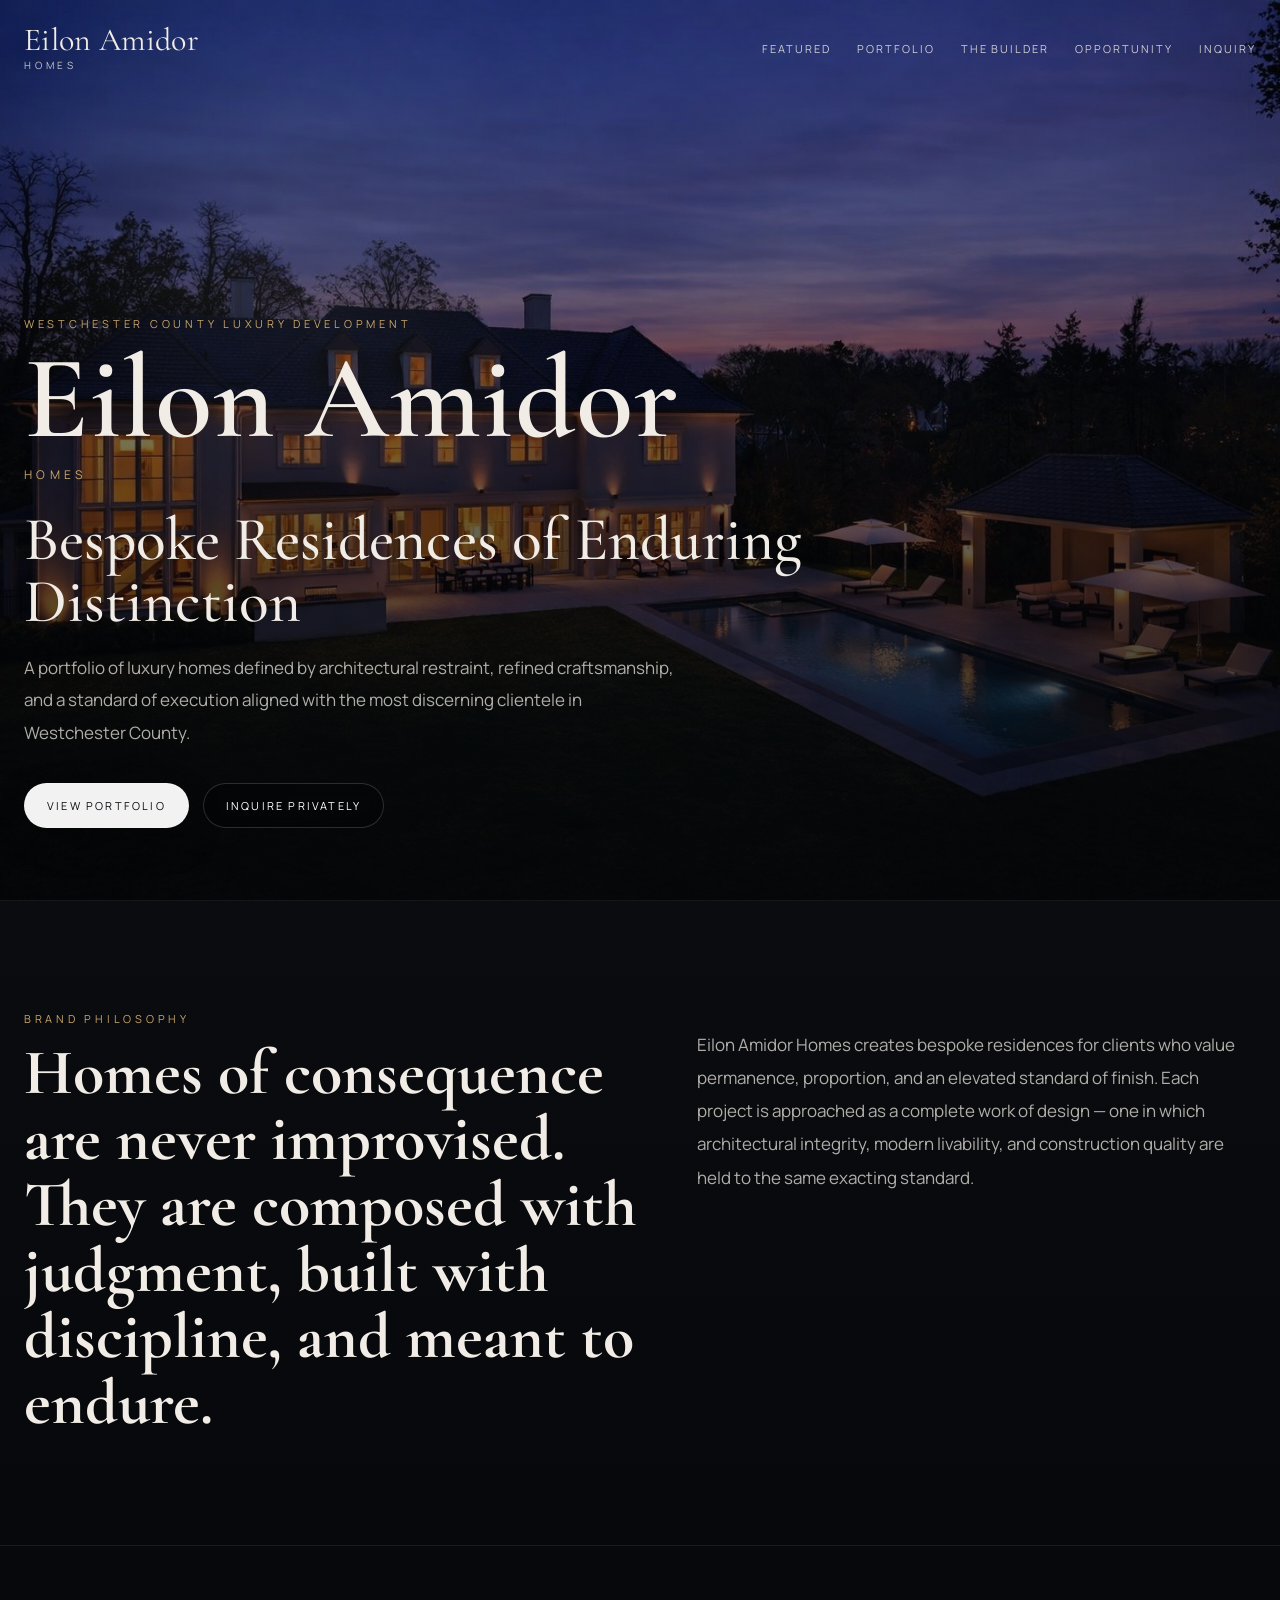
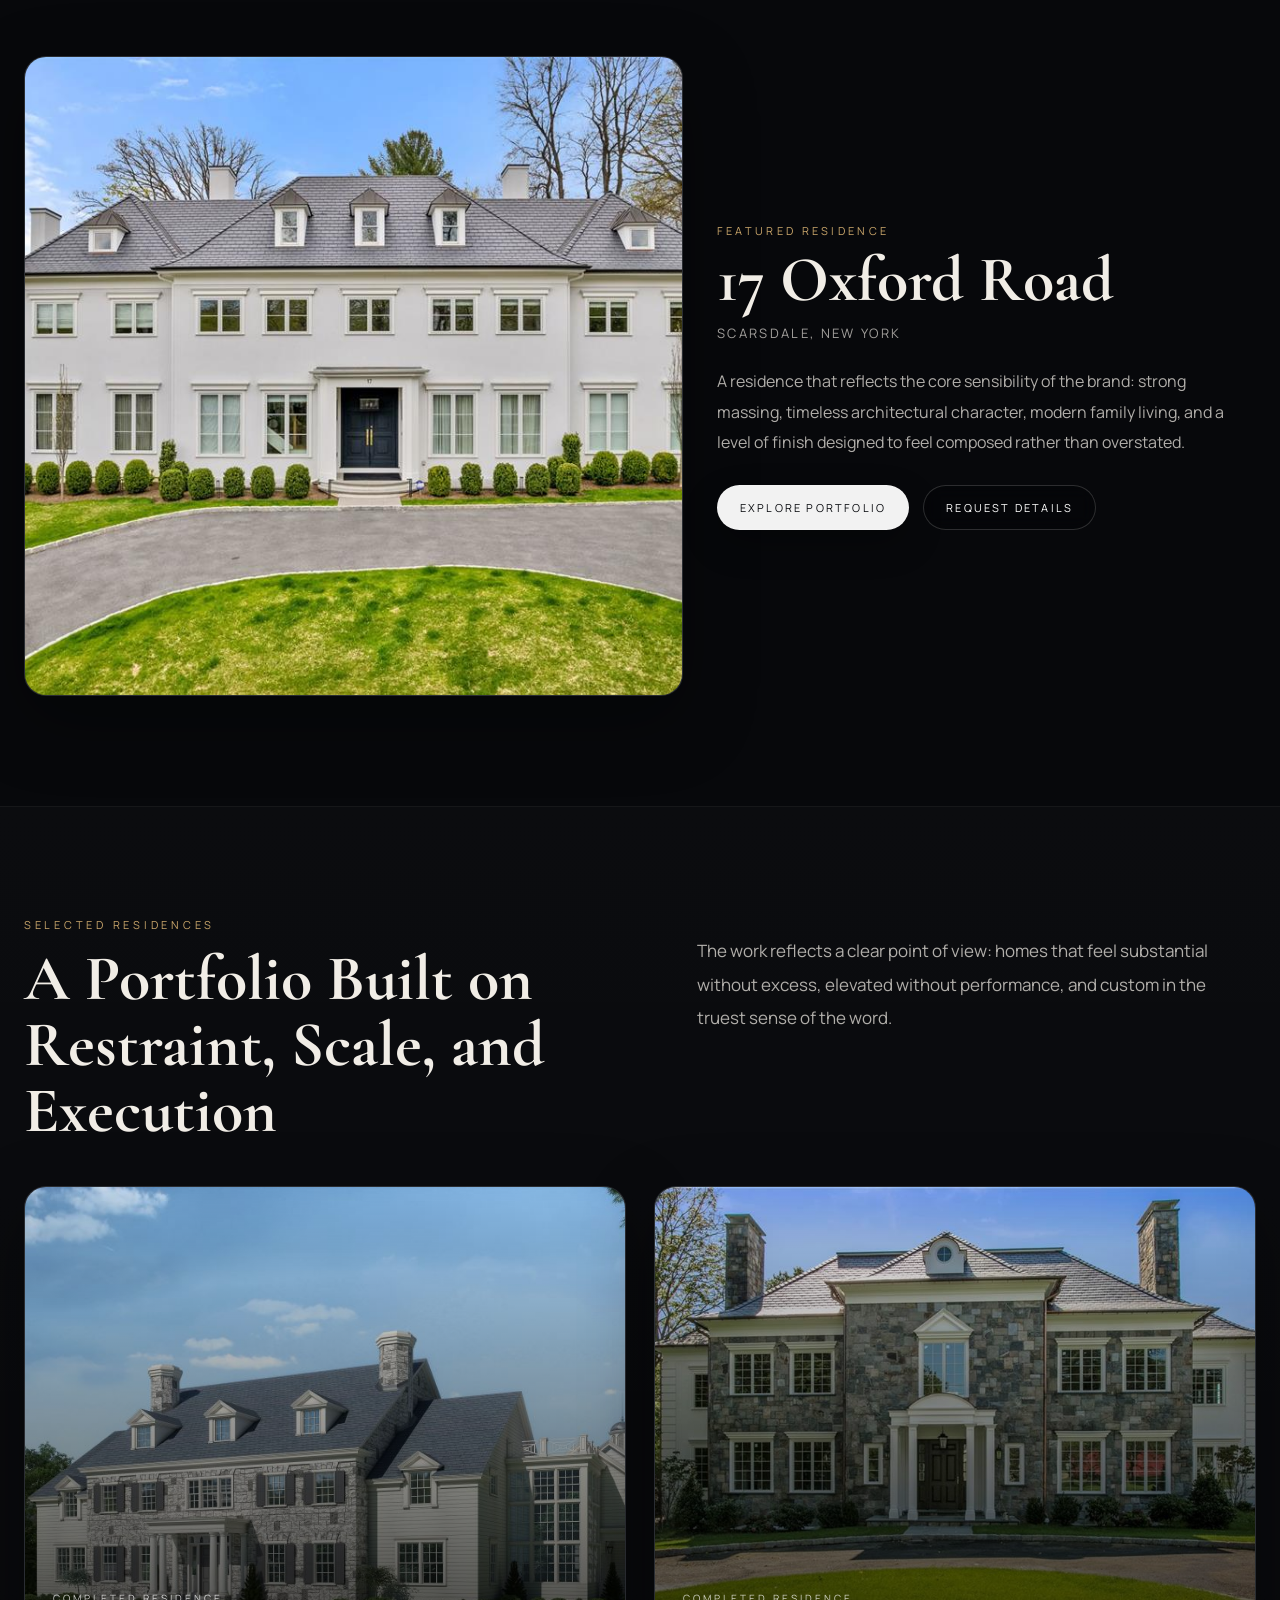
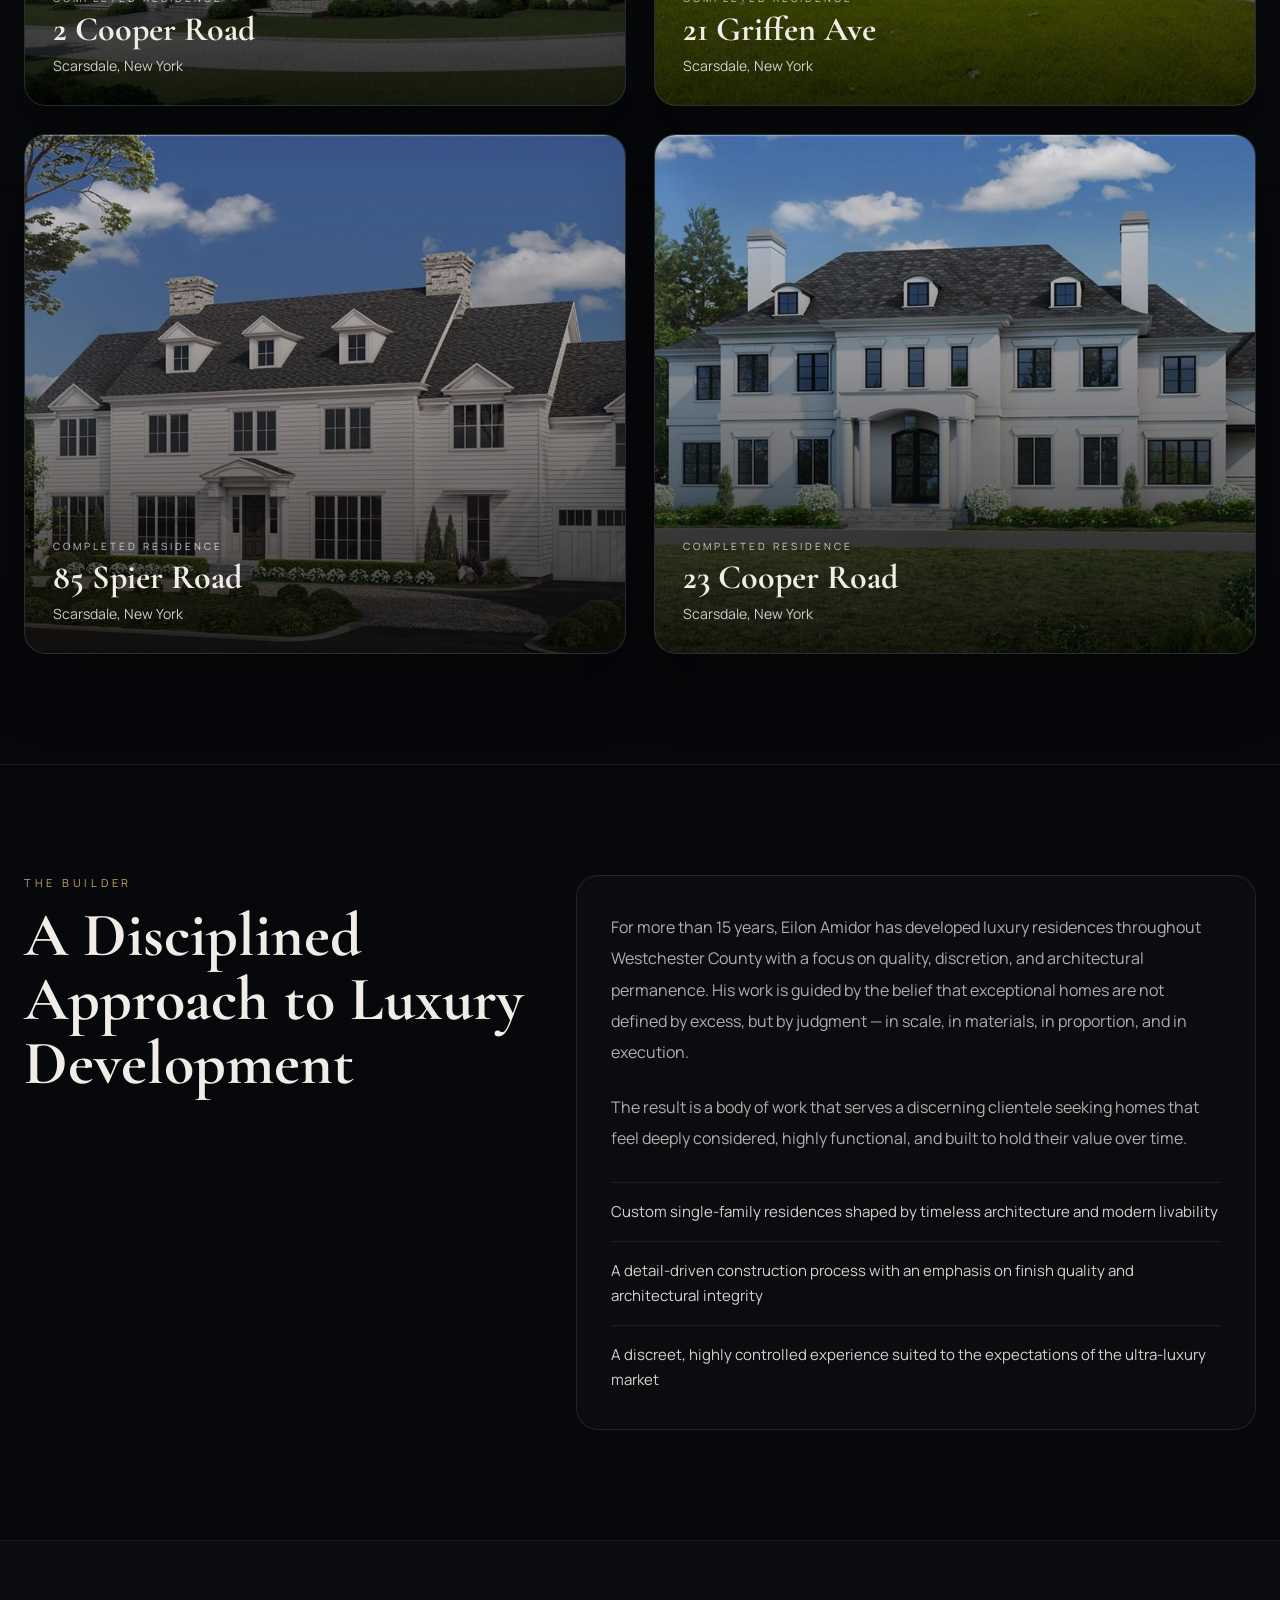
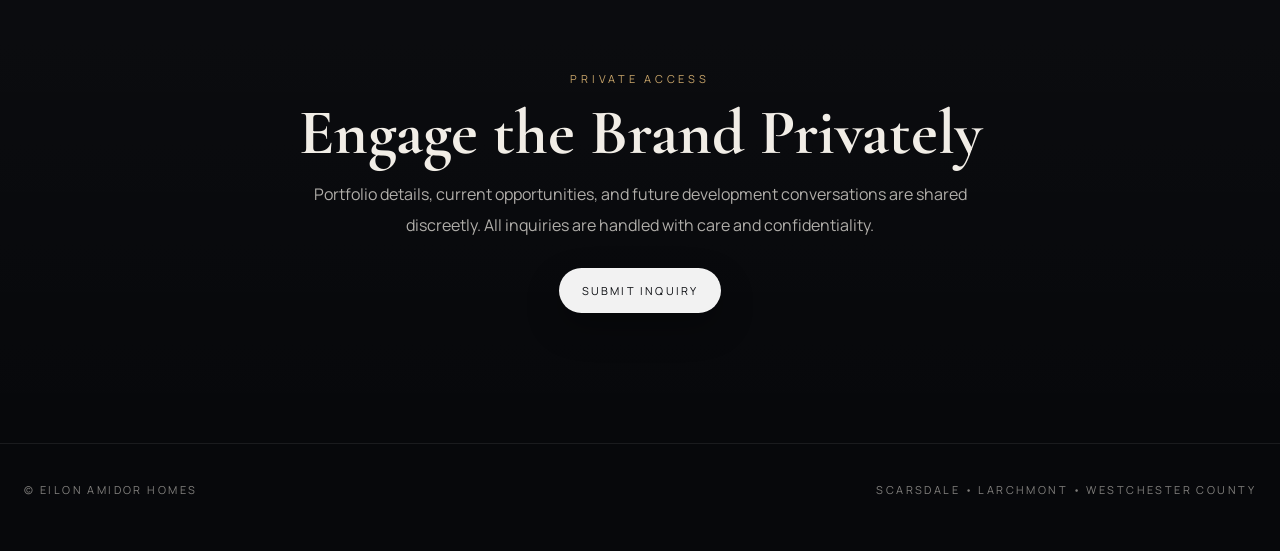
==== index.html @ 16b311e7 "Added pages and updated images" ====
<!doctype html>
<html lang="en">
<head>
  <meta charset="utf-8" />
  <meta name="viewport" content="width=device-width, initial-scale=1" />

  <title>Eilon Amidor Homes | Bespoke Luxury Residences in Westchester County</title>
  <meta name="description" content="Eilon Amidor Homes creates bespoke luxury residences in Westchester County, defined by architectural integrity, refined craftsmanship, and enduring design." />
  <link rel="canonical" href="https://www.eilonamidorhomes.com/" />

  <meta property="og:title" content="Eilon Amidor Homes" />
  <meta property="og:description" content="Bespoke luxury residences in Westchester County." />
  <meta property="og:type" content="website" />
  <meta property="og:url" content="https://www.eilonamidorhomes.com/" />
  <meta property="og:image" content="https://www.eilonamidorhomes.com/assets/img/hero-twilight.jpg" />

  <link rel="preconnect" href="https://fonts.googleapis.com">
  <link rel="preconnect" href="https://fonts.gstatic.com" crossorigin>
  <link href="https://fonts.googleapis.com/css2?family=Cormorant+Garamond:wght@500;600;700&family=Manrope:wght@300;400;500;600&display=swap" rel="stylesheet">

  <style>
    :root{
      --bg:#07080b;
      --bg-soft:#0e1014;
      --panel:#12151b;
      --text:#f1ede6;
      --muted:rgba(241,237,230,.72);
      --muted-2:rgba(241,237,230,.52);
      --line:rgba(255,255,255,.10);
      --line-soft:rgba(255,255,255,.06);
      --accent:#c9a56a;
      --max:1320px;
      --radius:22px;
      --shadow:0 24px 70px rgba(0,0,0,.35);
    }

    *{box-sizing:border-box}
    html{scroll-behavior:smooth}
    body{
      margin:0;
      background:var(--bg);
      color:var(--text);
      font-family:'Manrope',sans-serif;
      -webkit-font-smoothing:antialiased;
      text-rendering:optimizeLegibility;
    }

    img{max-width:100%;display:block}
    a{text-decoration:none;color:inherit}
    button{font:inherit}

    .container{
      width:min(var(--max), calc(100% - 48px));
      margin:0 auto;
    }

    .eyebrow{
      margin:0 0 14px;
      font-size:11px;
      letter-spacing:.34em;
      text-transform:uppercase;
      color:var(--accent);
    }

    .site-header{
      position:absolute;
      inset:0 0 auto 0;
      z-index:30;
      padding:26px 0;
    }

    .site-header__inner{
      display:flex;
      align-items:center;
      justify-content:space-between;
      gap:24px;
    }

    .brand{
      display:flex;
      flex-direction:column;
      gap:3px;
    }

    .brand__name{
      font-family:'Cormorant Garamond',serif;
      font-size:32px;
      line-height:.9;
      letter-spacing:.01em;
    }

    .brand__sub{
      font-size:10px;
      letter-spacing:.38em;
      text-transform:uppercase;
      color:rgba(241,237,230,.8);
    }

    .nav{
      display:flex;
      align-items:center;
      gap:26px;
      font-size:11px;
      letter-spacing:.18em;
      text-transform:uppercase;
      color:rgba(241,237,230,.82);
    }

    .nav a:hover{color:#fff}

    .btn{
      display:inline-flex;
      align-items:center;
      justify-content:center;
      padding:14px 22px;
      border-radius:999px;
      border:1px solid rgba(255,255,255,.16);
      transition:.25s ease;
      font-size:11px;
      letter-spacing:.20em;
      text-transform:uppercase;
      white-space:nowrap;
    }

    .btn-primary{
      background:rgba(255,255,255,.95);
      color:#0b0d11;
      box-shadow:0 14px 34px rgba(0,0,0,.28);
    }

    .btn-primary:hover{
      background:#fff;
      transform:translateY(-1px);
    }

    .btn-secondary{
      color:#fff;
      background:rgba(0,0,0,.18);
      backdrop-filter:blur(8px);
    }

    .btn-secondary:hover{
      background:rgba(255,255,255,.07);
      transform:translateY(-1px);
    }

    .hero{
      position:relative;
      min-height:100vh;
      display:flex;
      align-items:flex-end;
      overflow:hidden;
      background:
        linear-gradient(180deg, rgba(5,7,12,.20) 0%, rgba(5,7,12,.46) 48%, rgba(5,7,12,.78) 100%),
        url("assets/img/hero-twilight.jpg") center center / cover no-repeat;
      isolation:isolate;
    }

    .hero::before{
      content:"";
      position:absolute;
      inset:0;
      background:
        radial-gradient(circle at 24% 24%, rgba(255,255,255,.08), transparent 28%),
        linear-gradient(180deg, rgba(0,0,0,.02), rgba(0,0,0,.28));
      z-index:0;
      pointer-events:none;
    }

    .hero__content{
      position:relative;
      z-index:2;
      width:min(900px, 100%);
      padding:150px 0 72px;
    }

    .hero__title{
      font-family:'Cormorant Garamond',serif;
      font-size:clamp(60px, 10vw, 118px);
      line-height:.92;
      font-weight:600;
      letter-spacing:.01em;
      margin:0 0 12px;
      max-width:780px;
    }

    .hero__subtitle{
      margin:0 0 26px;
      font-size:12px;
      letter-spacing:.36em;
      text-transform:uppercase;
      color:var(--accent);
    }

    .hero__headline{
      font-family:'Cormorant Garamond',serif;
      font-size:clamp(34px, 4.8vw, 62px);
      line-height:1.02;
      font-weight:500;
      margin:0 0 18px;
      max-width:820px;
    }

    .hero__copy{
      margin:0 0 34px;
      max-width:650px;
      color:var(--muted);
      font-size:17px;
      line-height:1.9;
    }

    .hero__actions{
      display:flex;
      gap:14px;
      flex-wrap:wrap;
    }

    .hero__scroll{
      position:absolute;
      right:0;
      bottom:76px;
      z-index:2;
      color:rgba(241,237,230,.62);
      font-size:11px;
      letter-spacing:.28em;
      text-transform:uppercase;
      transform:rotate(90deg) translateY(-14px);
      transform-origin:right bottom;
    }

    .section{
      padding:110px 0;
    }

    .section--border{
      border-top:1px solid var(--line-soft);
      border-bottom:1px solid var(--line-soft);
      background:linear-gradient(180deg, rgba(255,255,255,.015), rgba(255,255,255,0));
    }

    .intro{
      display:grid;
      grid-template-columns: 1.05fr .95fr;
      gap:56px;
      align-items:start;
    }

    .intro__title{
      font-family:'Cormorant Garamond',serif;
      font-size:clamp(38px, 5vw, 64px);
      line-height:1.03;
      margin:0;
      max-width:720px;
    }

    .intro__copy{
      color:var(--muted);
      font-size:17px;
      line-height:1.95;
      max-width:620px;
    }

    .featured{
      display:grid;
      grid-template-columns: 1.1fr .9fr;
      gap:34px;
      align-items:stretch;
    }

    .featured__media{
      border-radius:var(--radius);
      overflow:hidden;
      background:var(--panel);
      border:1px solid var(--line);
      min-height:640px;
      box-shadow:var(--shadow);
    }

    .featured__media img{
      width:100%;
      height:100%;
      object-fit:cover;
      object-position:center center;
    }

    .featured__body{
      display:flex;
      flex-direction:column;
      justify-content:center;
      padding:10px 0;
    }

    .featured__label{
      margin:0 0 10px;
      font-size:11px;
      letter-spacing:.30em;
      text-transform:uppercase;
      color:var(--accent);
    }

    .featured__title{
      font-family:'Cormorant Garamond',serif;
      font-size:clamp(42px, 5vw, 68px);
      line-height:1.01;
      margin:0 0 12px;
    }

    .featured__meta{
      margin:0 0 24px;
      font-size:13px;
      letter-spacing:.18em;
      text-transform:uppercase;
      color:rgba(241,237,230,.66);
    }

    .featured__copy{
      margin:0 0 28px;
      color:var(--muted);
      font-size:16px;
      line-height:1.9;
      max-width:520px;
    }

    .portfolio{
      display:grid;
      grid-template-columns:repeat(2, 1fr);
      gap:28px;
    }

    .portfolio-card{
      position:relative;
      min-height:520px;
      overflow:hidden;
      border-radius:var(--radius);
      border:1px solid var(--line);
      background:var(--panel);
      box-shadow:var(--shadow);
    }

    .portfolio-card img{
      width:100%;
      height:100%;
      object-fit:cover;
      transition:transform .65s ease;
    }

    .portfolio-card:hover img{
      transform:scale(1.03);
    }

    .portfolio-card__overlay{
      position:absolute;
      inset:0;
      display:flex;
      align-items:flex-end;
      padding:28px;
      background:linear-gradient(180deg, rgba(0,0,0,.04), rgba(0,0,0,.78));
    }

    .portfolio-card__kicker{
      font-size:10px;
      letter-spacing:.30em;
      text-transform:uppercase;
      color:rgba(255,255,255,.76);
      margin:0 0 8px;
    }

    .portfolio-card__title{
      font-family:'Cormorant Garamond',serif;
      font-size:34px;
      line-height:1;
      margin:0 0 8px;
    }

    .portfolio-card__meta{
      color:rgba(255,255,255,.78);
      font-size:14px;
      line-height:1.6;
      margin:0;
    }

    .builder{
      display:grid;
      grid-template-columns:.85fr 1.15fr;
      gap:50px;
      align-items:start;
    }

    .builder__title{
      font-family:'Cormorant Garamond',serif;
      font-size:clamp(40px, 5vw, 62px);
      line-height:1.03;
      margin:0;
      max-width:520px;
    }

    .builder__panel{
      border:1px solid var(--line);
      background:rgba(255,255,255,.02);
      border-radius:var(--radius);
      padding:36px 34px;
    }

    .builder__copy{
      color:var(--muted);
      font-size:16px;
      line-height:1.95;
      margin:0 0 24px;
    }

    .builder__list{
      display:grid;
      gap:16px;
      margin-top:28px;
    }

    .builder__item{
      padding-top:16px;
      border-top:1px solid rgba(255,255,255,.08);
      font-size:15px;
      color:rgba(241,237,230,.88);
      line-height:1.7;
    }

    .opportunity{
      display:grid;
      grid-template-columns: 1fr 1fr;
      gap:30px;
      align-items:stretch;
    }

    .opportunity__media,
    .opportunity__body{
      border-radius:var(--radius);
      overflow:hidden;
      border:1px solid var(--line);
      background:var(--panel);
      box-shadow:var(--shadow);
    }

    .opportunity__media img{
      width:100%;
      height:100%;
      min-height:520px;
      object-fit:cover;
    }

    .opportunity__body{
      display:flex;
      flex-direction:column;
      justify-content:center;
      padding:38px;
    }

    .opportunity__title{
      font-family:'Cormorant Garamond',serif;
      font-size:clamp(40px, 5vw, 62px);
      line-height:1.02;
      margin:4px 0 14px;
    }

    .opportunity__copy{
      color:var(--muted);
      font-size:16px;
      line-height:1.9;
      margin:0 0 26px;
    }

    .cta{
      padding:130px 0;
      text-align:center;
      border-top:1px solid var(--line-soft);
      border-bottom:1px solid var(--line-soft);
      background:linear-gradient(180deg, rgba(255,255,255,.02), rgba(255,255,255,0));
    }

    .cta__title{
      font-family:'Cormorant Garamond',serif;
      font-size:clamp(42px, 5vw, 76px);
      line-height:1.02;
      margin:0 0 14px;
    }

    .cta__copy{
      max-width:700px;
      margin:0 auto 28px;
      color:var(--muted);
      font-size:16px;
      line-height:1.9;
    }

    .site-footer{
      padding:38px 0 54px;
    }

    .site-footer__inner{
      display:flex;
      justify-content:space-between;
      gap:18px;
      align-items:center;
      flex-wrap:wrap;
      color:var(--muted-2);
      font-size:11px;
      letter-spacing:.22em;
      text-transform:uppercase;
    }

    /* Individual image control */
    .img-oxford { object-position: 75% 46%; }
    .img-cooper2 { object-position: 25% 44%; }
    .img-griffen { object-position: 60% 42%; }
    .img-spier { object-position: 10% 45%; }
    .img-cooper23 { object-position: 10% 44%; }

    @media (max-width: 1100px){
      .intro,
      .featured,
      .builder,
      .opportunity{
        grid-template-columns:1fr;
      }

      .portfolio{
        grid-template-columns:1fr;
      }

      .featured__media{
        min-height:520px;
      }
    }

    @media (max-width: 760px){
      .container{
        width:min(100%, calc(100% - 28px));
      }

      .nav{
        display:none;
      }

      .hero__content{
        padding:130px 0 64px;
      }

      .hero__actions{
        flex-direction:column;
        align-items:stretch;
      }

      .btn{
        width:100%;
      }

      .hero__scroll{
        display:none;
      }

      .portfolio-card{
        min-height:380px;
      }

      .featured__media,
      .opportunity__media img{
        min-height:380px;
      }
    }
  </style>
</head>
<body>

  <header class="site-header">
    <div class="container site-header__inner">
      <a href="/" class="brand" aria-label="Eilon Amidor Homes Home">
        <span class="brand__name">Eilon Amidor</span>
        <span class="brand__sub">Homes</span>
      </a>

	<nav class="nav" aria-label="Primary">
	  <a href="#featured">Featured</a>
	  <a href="portfolio.html">Portfolio</a>
	  <a href="builder.html">The Builder</a>
	  <a href="#opportunity">Opportunity</a>
	  <a href="inquire.html">Inquiry</a>
	</nav>
    </div>
  </header>

  <main>

    <section class="hero">
      <div class="container">
        <div class="hero__content">
          <p class="eyebrow">Westchester County Luxury Development</p>
          <h1 class="hero__title">Eilon Amidor</h1>
          <p class="hero__subtitle">Homes</p>

          <h2 class="hero__headline">Bespoke Residences of Enduring Distinction</h2>

          <p class="hero__copy">
            A portfolio of luxury homes defined by architectural restraint, refined craftsmanship,
            and a standard of execution aligned with the most discerning clientele in Westchester County.
          </p>

          <div class="hero__actions">
            <a class="btn btn-primary" href="portfolio.html">View Portfolio</a>
            <a class="btn btn-secondary" href="inquire.html">Inquire Privately</a>
          </div>
        </div>

        <div class="hero__scroll">Scroll</div>
      </div>
    </section>

    <section class="section section--border">
      <div class="container intro">
        <div>
          <p class="eyebrow">Brand Philosophy</p>
          <h2 class="intro__title">
            Homes of consequence are never improvised. They are composed with judgment, built with discipline, and meant to endure.
          </h2>
        </div>

        <div>
          <p class="intro__copy">
            Eilon Amidor Homes creates bespoke residences for clients who value permanence, proportion, and an elevated standard of finish.
            Each project is approached as a complete work of design — one in which architectural integrity, modern livability, and construction
            quality are held to the same exacting standard.
          </p>
        </div>
      </div>
    </section>

    <section class="section" id="featured">
      <div class="container featured">
        <div class="featured__media">
          <img src="assets/img/oxford.jpg" alt="17 Oxford Road residence in Scarsdale" class="img-oxford">
        </div>

        <div class="featured__body">
          <p class="featured__label">Featured Residence</p>
          <h2 class="featured__title">17 Oxford Road</h2>
          <p class="featured__meta">Scarsdale, New York</p>

          <p class="featured__copy">
            A residence that reflects the core sensibility of the brand: strong massing, timeless architectural character,
            modern family living, and a level of finish designed to feel composed rather than overstated.
          </p>

          <div style="display:flex; gap:14px; flex-wrap:wrap;">
            <a class="btn btn-primary" href="portfolio.html">Explore Portfolio</a>
            <a class="btn btn-secondary" href="inquire.html">Request Details</a>
          </div>
        </div>
      </div>
    </section>

    <section class="section section--border" id="portfolio">
      <div class="container">
        <div class="intro" style="margin-bottom:42px;">
          <div>
            <p class="eyebrow">Selected Residences</p>
            <h2 class="intro__title">A Portfolio Built on Restraint, Scale, and Execution</h2>
          </div>

          <div>
            <p class="intro__copy">
              The work reflects a clear point of view: homes that feel substantial without excess, elevated without performance,
              and custom in the truest sense of the word.
            </p>
          </div>
        </div>

        <div class="portfolio">
          <article class="portfolio-card">
            <img src="assets/img/cooper2.jpg" alt="2 Cooper Road residence in Scarsdale" class="img-cooper2">
            <div class="portfolio-card__overlay">
              <div>
                <p class="portfolio-card__kicker">Completed Residence</p>
                <h3 class="portfolio-card__title">2 Cooper Road</h3>
                <p class="portfolio-card__meta">Scarsdale, New York</p>
              </div>
            </div>
          </article>

          <article class="portfolio-card">
            <img src="assets/img/Griffen21.jpg" alt="21 Griffen Ave residence in Scarsdale" class="img-griffen">
            <div class="portfolio-card__overlay">
              <div>
                <p class="portfolio-card__kicker">Completed Residence</p>
                <h3 class="portfolio-card__title">21 Griffen Ave</h3>
                <p class="portfolio-card__meta">Scarsdale, New York</p>
              </div>
            </div>
          </article>

          <article class="portfolio-card">
            <img src="assets/img/spier.jpg" alt="85 Spier Road residence in Scarsdale" class="img-spier">
            <div class="portfolio-card__overlay">
              <div>
                <p class="portfolio-card__kicker">Completed Residence</p>
                <h3 class="portfolio-card__title">85 Spier Road</h3>
                <p class="portfolio-card__meta">Scarsdale, New York</p>
              </div>
            </div>
          </article>

          <article class="portfolio-card">
            <img src="assets/img/cooper23.jpg" alt="23 Cooper Road residence in Scarsdale" class="img-cooper23">
            <div class="portfolio-card__overlay">
              <div>
                <p class="portfolio-card__kicker">Completed Residence</p>
                <h3 class="portfolio-card__title">23 Cooper Road</h3>
                <p class="portfolio-card__meta">Scarsdale, New York</p>
              </div>
            </div>
          </article>
        </div>
      </div>
    </section>

    <section class="section" id="builder">
      <div class="container builder">
        <div>
          <p class="eyebrow">The Builder</p>
          <h2 class="builder__title">A Disciplined Approach to Luxury Development</h2>
        </div>

        <div class="builder__panel">
          <p class="builder__copy">
            For more than 15 years, Eilon Amidor has developed luxury residences throughout Westchester County with a focus on quality,
            discretion, and architectural permanence. His work is guided by the belief that exceptional homes are not defined by excess,
            but by judgment — in scale, in materials, in proportion, and in execution.
          </p>

          <p class="builder__copy">
            The result is a body of work that serves a discerning clientele seeking homes that feel deeply considered, highly functional,
            and built to hold their value over time.
          </p>

          <div class="builder__list">
            <div class="builder__item">Custom single-family residences shaped by timeless architecture and modern livability</div>
            <div class="builder__item">A detail-driven construction process with an emphasis on finish quality and architectural integrity</div>
            <div class="builder__item">A discreet, highly controlled experience suited to the expectations of the ultra-luxury market</div>
          </div>
        </div>
      </div>
    </section>

     <section class="cta">
      <div class="container">
        <p class="eyebrow">Private Access</p>
        <h2 class="cta__title">Engage the Brand Privately</h2>
        <p class="cta__copy">
          Portfolio details, current opportunities, and future development conversations are shared discreetly.
          All inquiries are handled with care and confidentiality.
        </p>
        <a class="btn btn-primary" href="inquire.html">Submit Inquiry</a>
      </div>
    </section>

  </main>

  <footer class="site-footer">
    <div class="container site-footer__inner">
      <span>© Eilon Amidor Homes</span>
      <span>Scarsdale • Larchmont • Westchester County</span>
    </div>
  </footer>

</body>
</html>
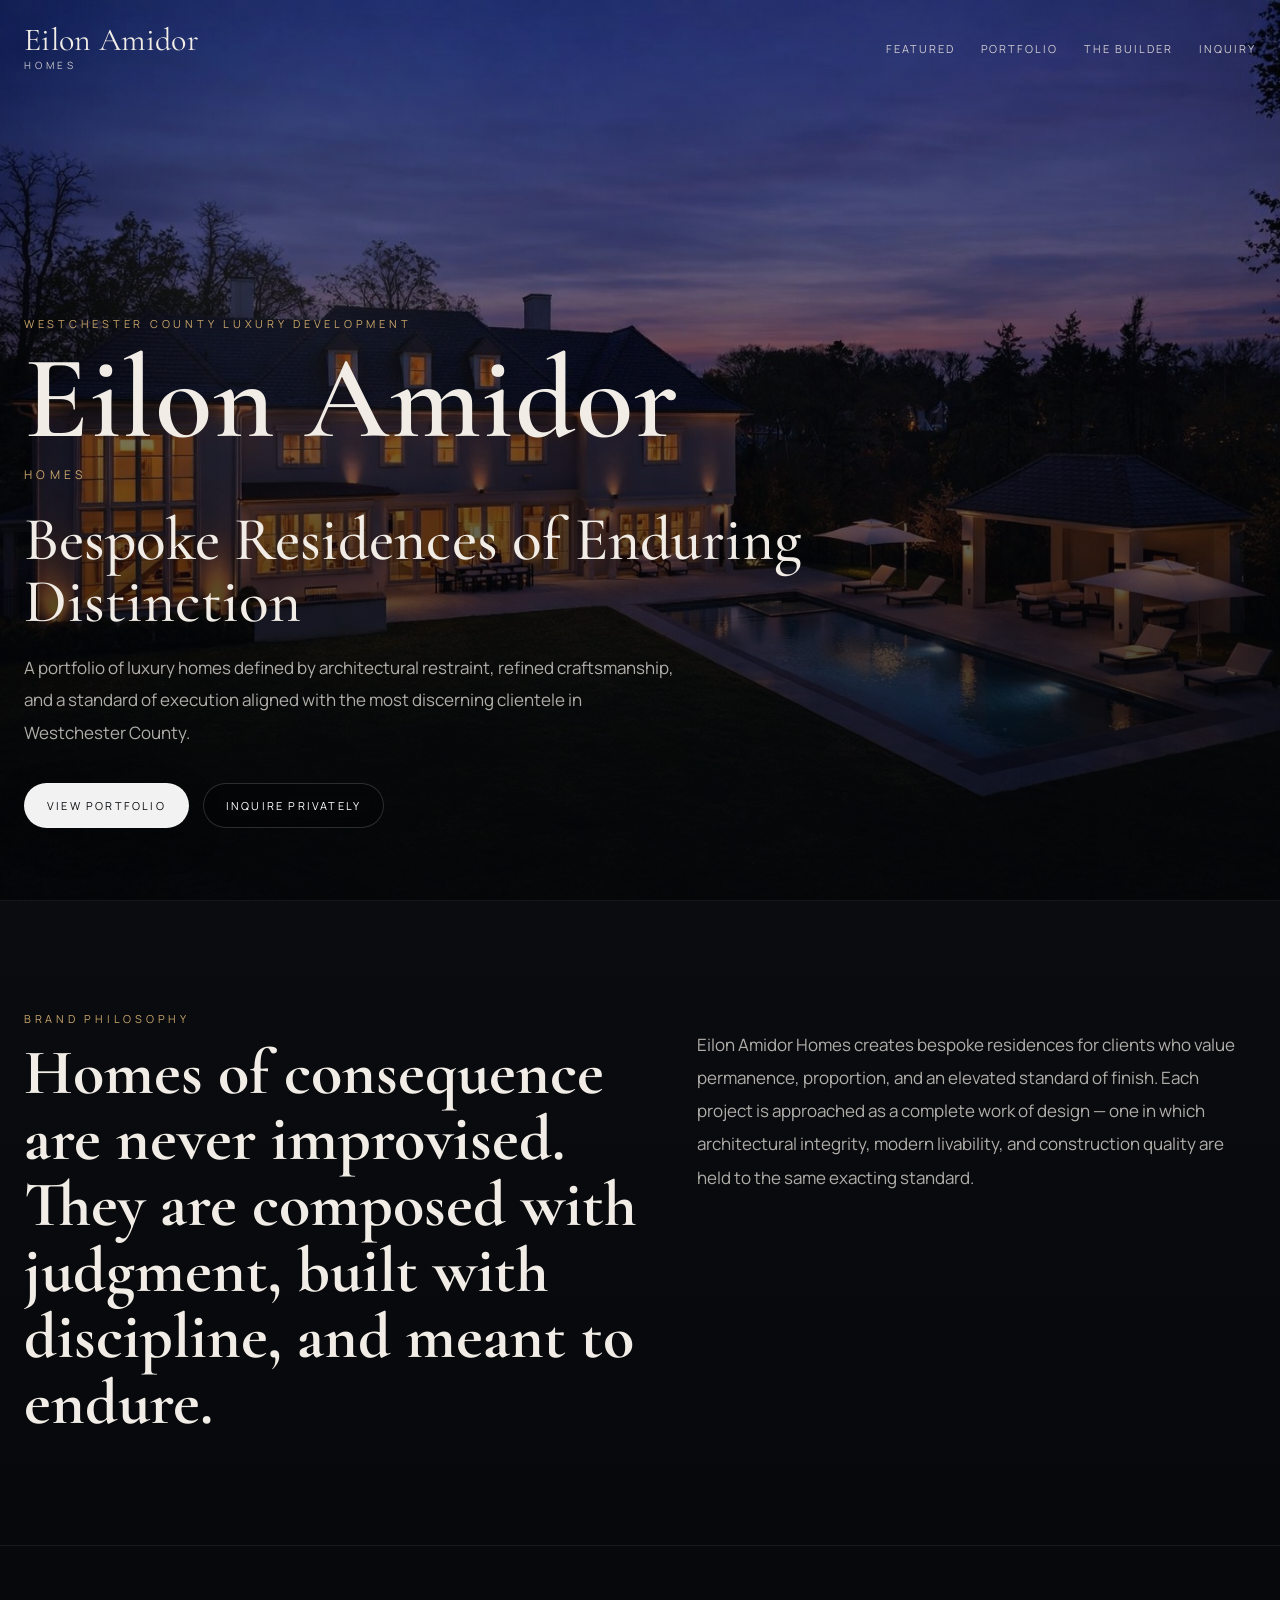
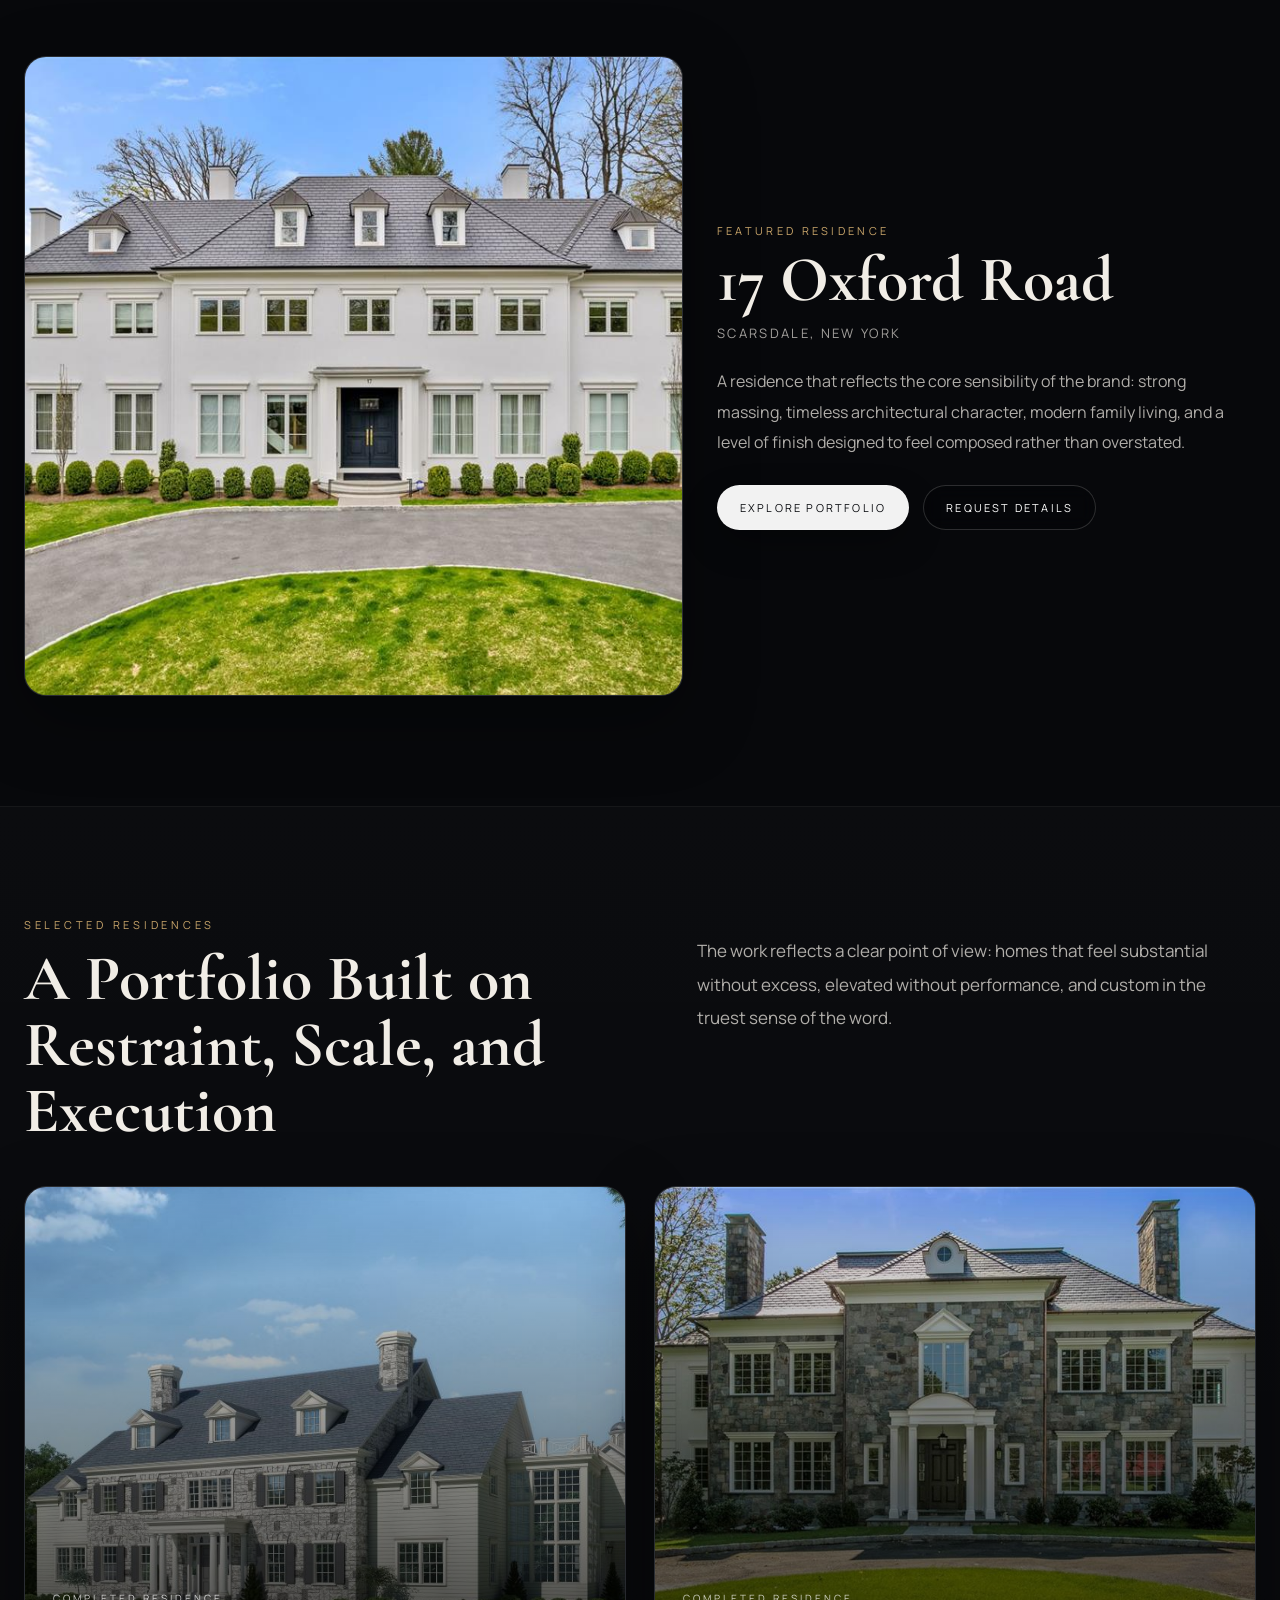
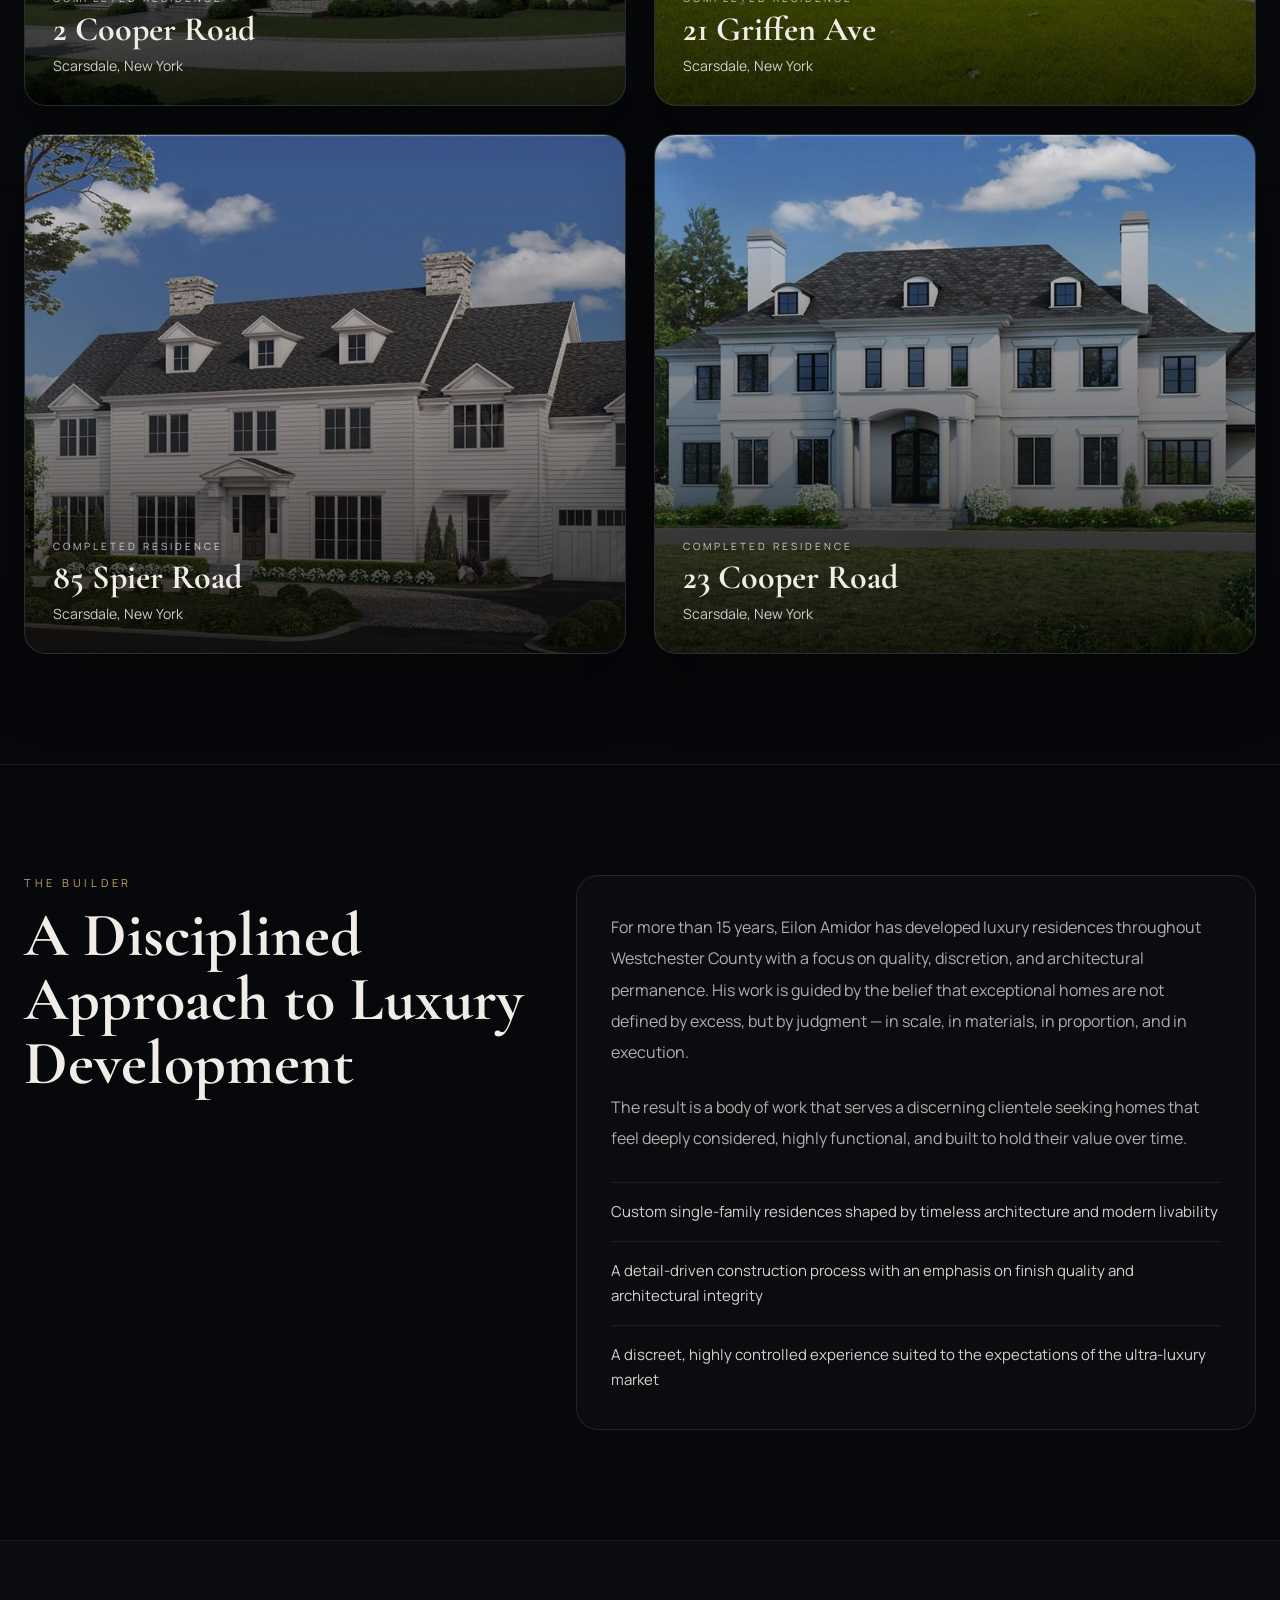
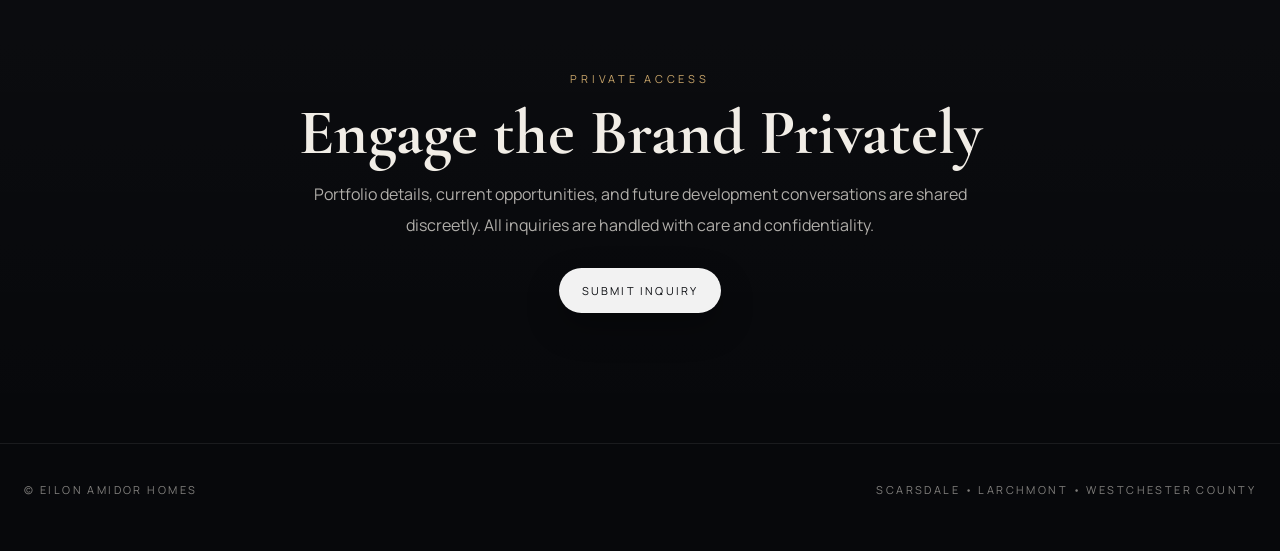
==== commit 26e0ad0c: "Removed opportunity link" ====
--- a/index.html
+++ b/index.html
@@ -579,7 +579,6 @@
 	  <a href="#featured">Featured</a>
 	  <a href="portfolio.html">Portfolio</a>
 	  <a href="builder.html">The Builder</a>
-	  <a href="#opportunity">Opportunity</a>
 	  <a href="inquire.html">Inquiry</a>
 	</nav>
     </div>
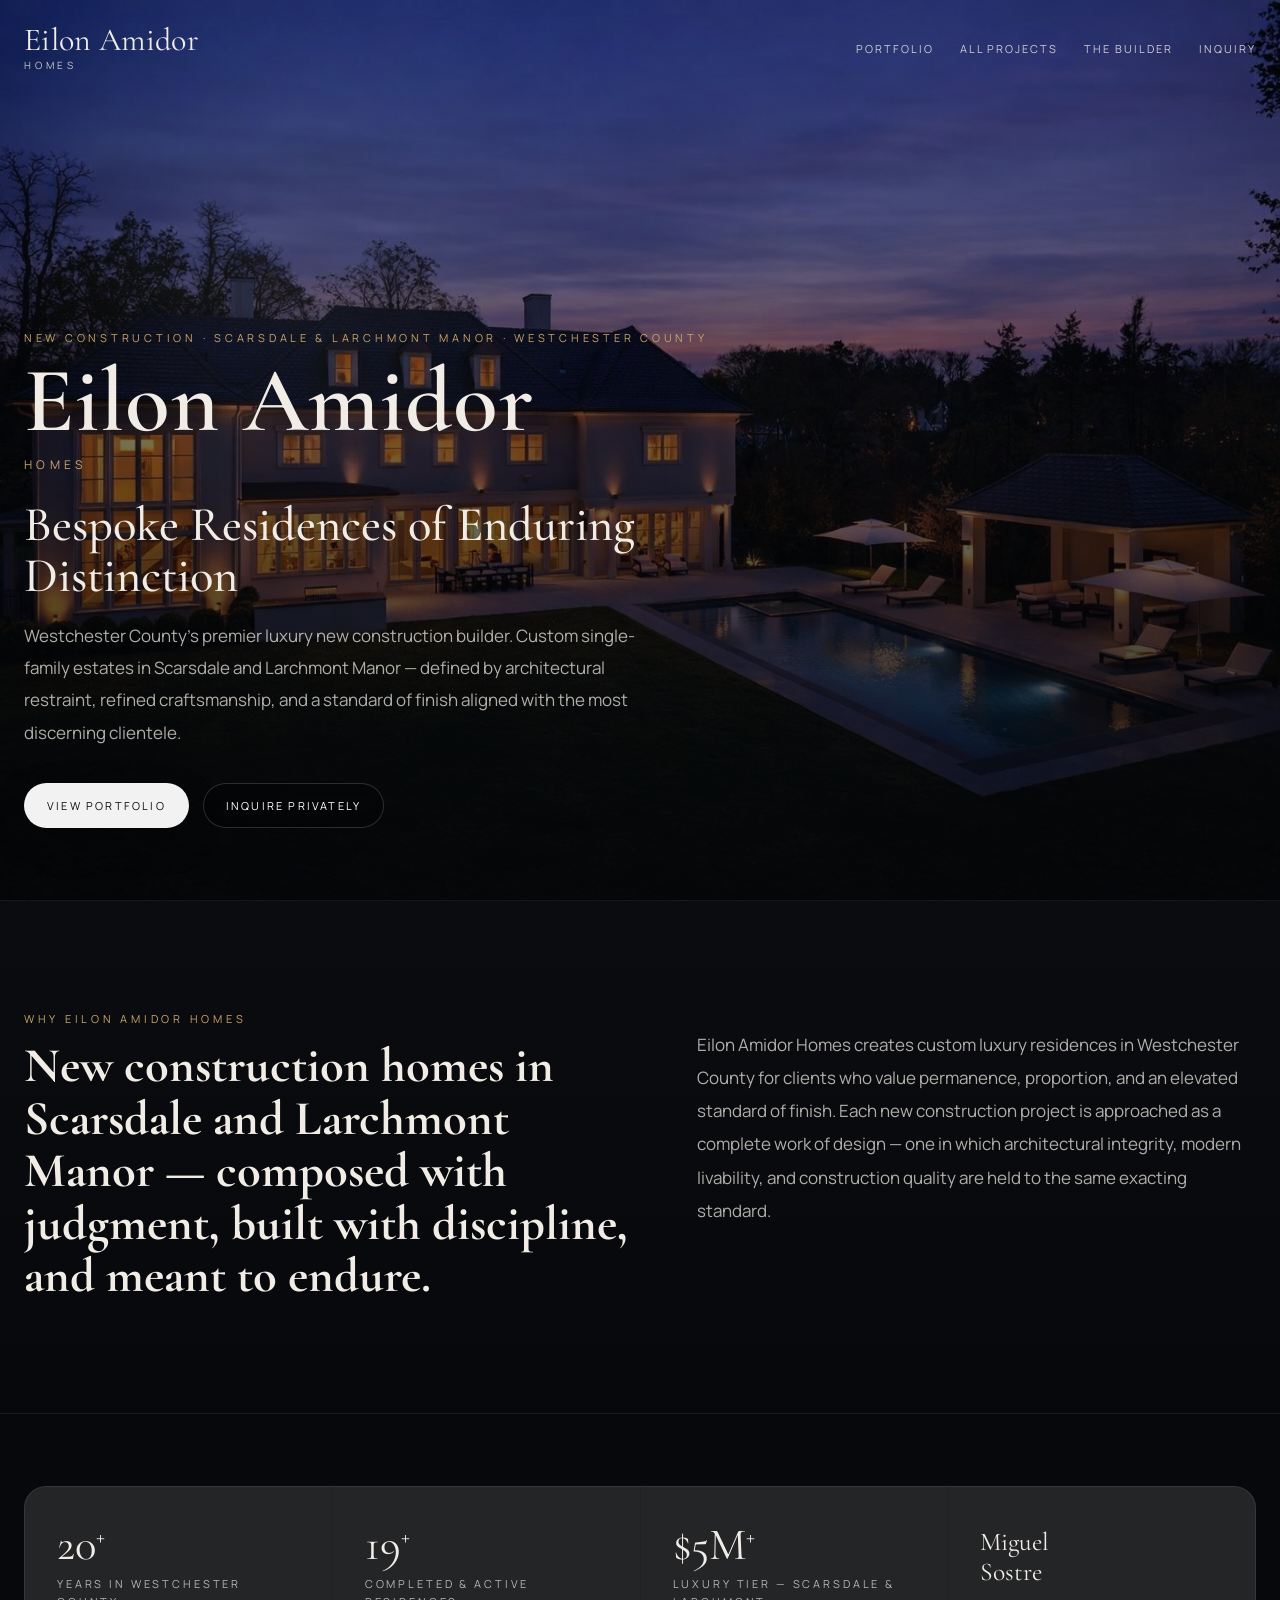
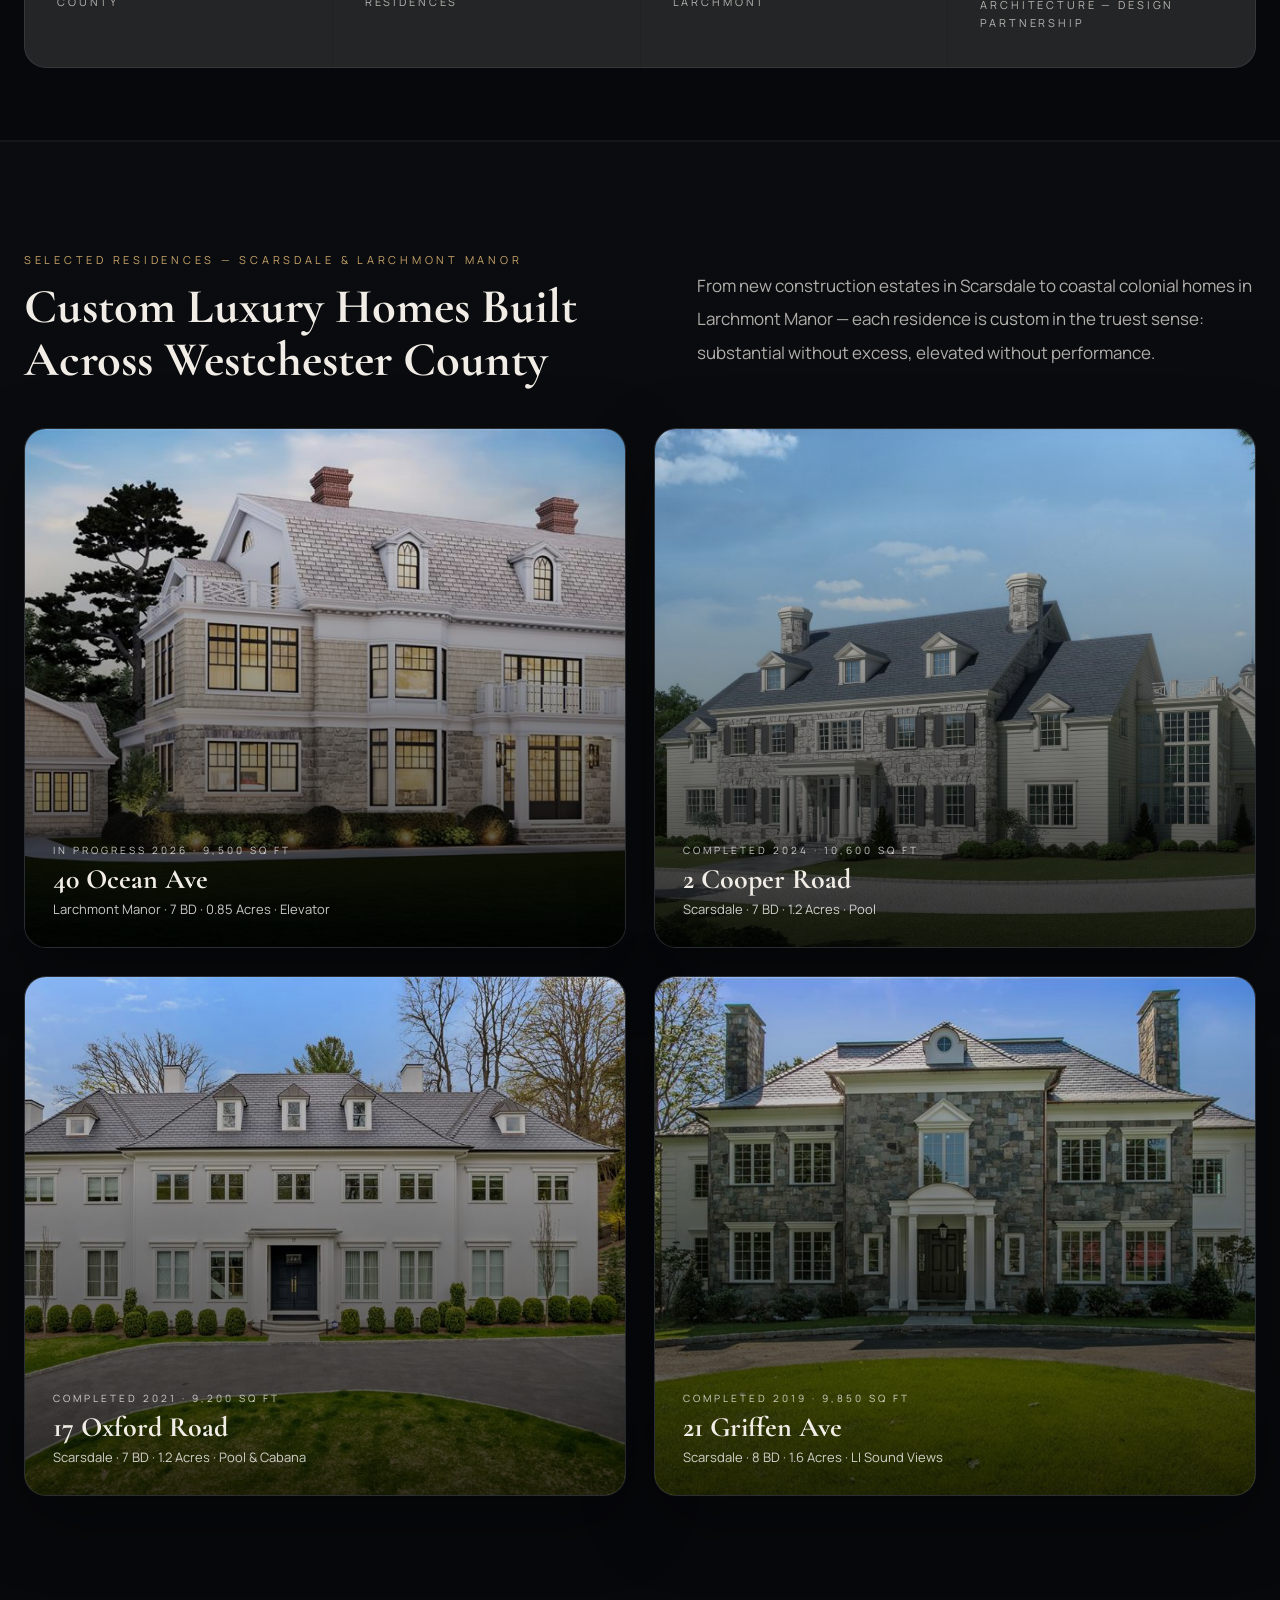
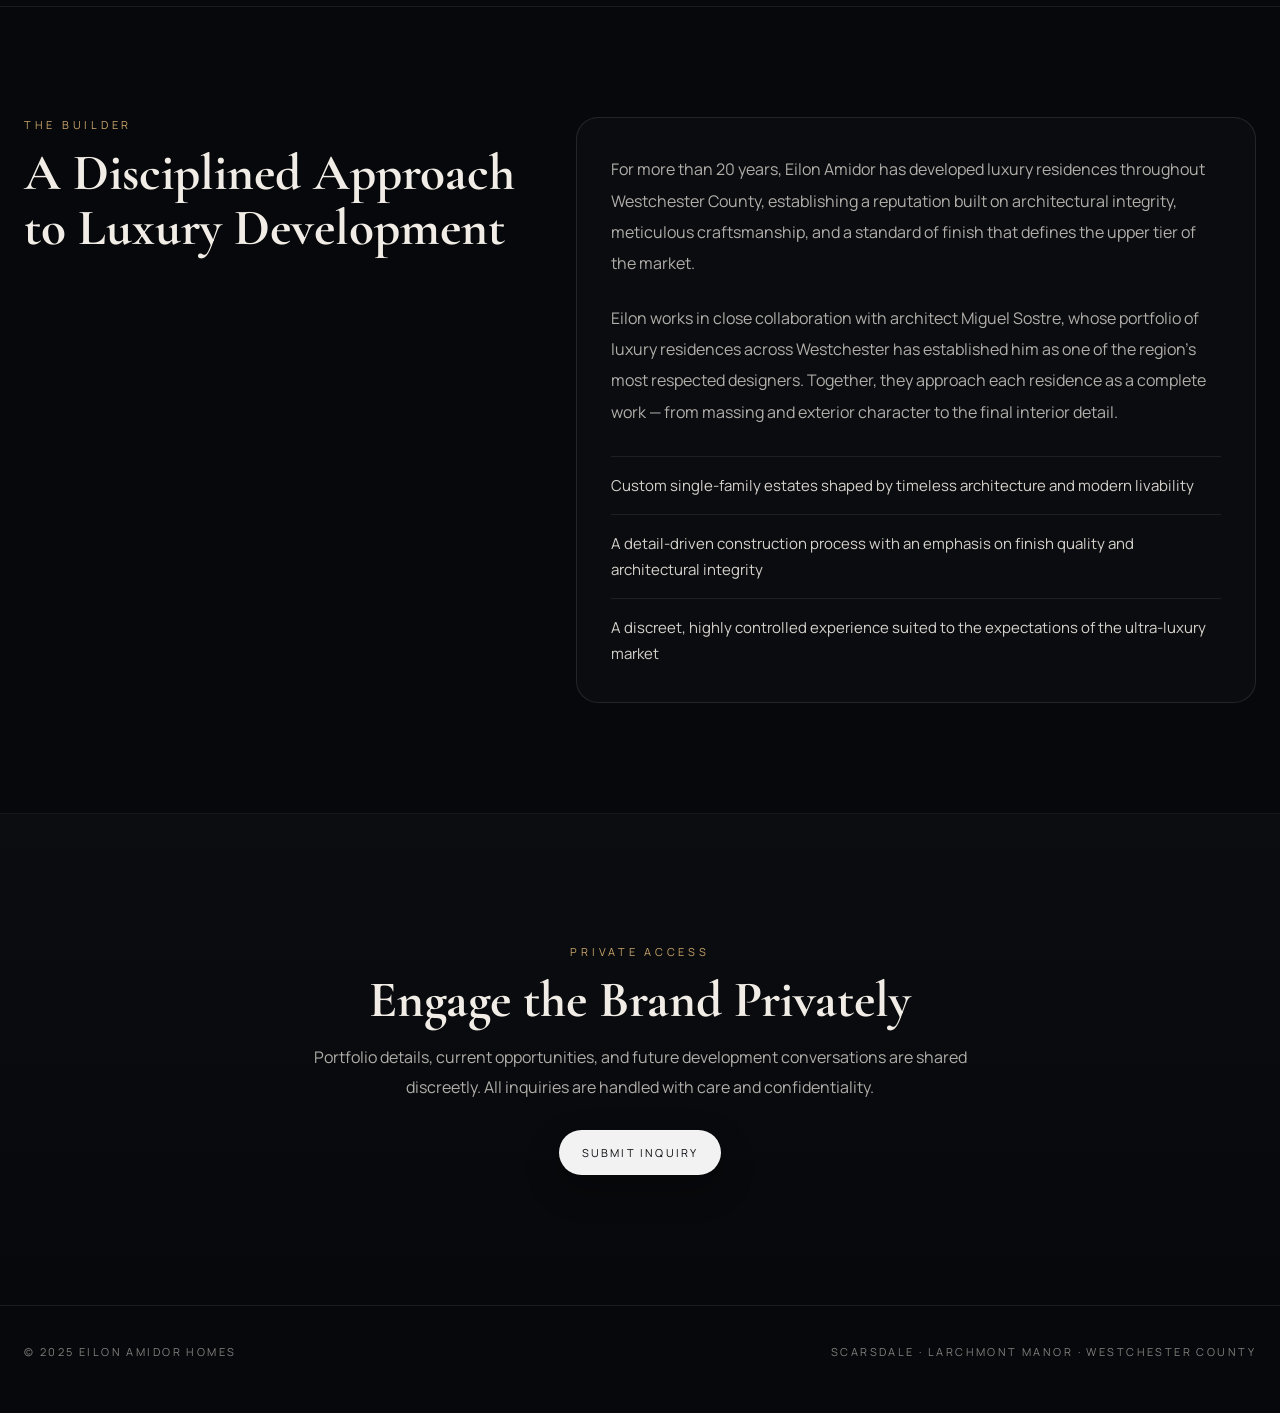
==== commit 0fd85772: "Added new files." ====
--- a/index.html
+++ b/index.html
@@ -1,770 +1,425 @@
-<!doctype html>
-<html lang="en">
-<head>
-  <meta charset="utf-8" />
-  <meta name="viewport" content="width=device-width, initial-scale=1" />
-
-  <title>Eilon Amidor Homes | Bespoke Luxury Residences in Westchester County</title>
-  <meta name="description" content="Eilon Amidor Homes creates bespoke luxury residences in Westchester County, defined by architectural integrity, refined craftsmanship, and enduring design." />
-  <link rel="canonical" href="https://www.eilonamidorhomes.com/" />
-
-  <meta property="og:title" content="Eilon Amidor Homes" />
-  <meta property="og:description" content="Bespoke luxury residences in Westchester County." />
-  <meta property="og:type" content="website" />
-  <meta property="og:url" content="https://www.eilonamidorhomes.com/" />
-  <meta property="og:image" content="https://www.eilonamidorhomes.com/assets/img/hero-twilight.jpg" />
-
-  <link rel="preconnect" href="https://fonts.googleapis.com">
-  <link rel="preconnect" href="https://fonts.gstatic.com" crossorigin>
-  <link href="https://fonts.googleapis.com/css2?family=Cormorant+Garamond:wght@500;600;700&family=Manrope:wght@300;400;500;600&display=swap" rel="stylesheet">
-
-  <style>
-    :root{
-      --bg:#07080b;
-      --bg-soft:#0e1014;
-      --panel:#12151b;
-      --text:#f1ede6;
-      --muted:rgba(241,237,230,.72);
-      --muted-2:rgba(241,237,230,.52);
-      --line:rgba(255,255,255,.10);
-      --line-soft:rgba(255,255,255,.06);
-      --accent:#c9a56a;
-      --max:1320px;
-      --radius:22px;
-      --shadow:0 24px 70px rgba(0,0,0,.35);
-    }
-
-    *{box-sizing:border-box}
-    html{scroll-behavior:smooth}
-    body{
-      margin:0;
-      background:var(--bg);
-      color:var(--text);
-      font-family:'Manrope',sans-serif;
-      -webkit-font-smoothing:antialiased;
-      text-rendering:optimizeLegibility;
-    }
-
-    img{max-width:100%;display:block}
-    a{text-decoration:none;color:inherit}
-    button{font:inherit}
-
-    .container{
-      width:min(var(--max), calc(100% - 48px));
-      margin:0 auto;
-    }
-
-    .eyebrow{
-      margin:0 0 14px;
-      font-size:11px;
-      letter-spacing:.34em;
-      text-transform:uppercase;
-      color:var(--accent);
-    }
-
-    .site-header{
-      position:absolute;
-      inset:0 0 auto 0;
-      z-index:30;
-      padding:26px 0;
-    }
-
-    .site-header__inner{
-      display:flex;
-      align-items:center;
-      justify-content:space-between;
-      gap:24px;
-    }
-
-    .brand{
-      display:flex;
-      flex-direction:column;
-      gap:3px;
-    }
-
-    .brand__name{
-      font-family:'Cormorant Garamond',serif;
-      font-size:32px;
-      line-height:.9;
-      letter-spacing:.01em;
-    }
-
-    .brand__sub{
-      font-size:10px;
-      letter-spacing:.38em;
-      text-transform:uppercase;
-      color:rgba(241,237,230,.8);
-    }
-
-    .nav{
-      display:flex;
-      align-items:center;
-      gap:26px;
-      font-size:11px;
-      letter-spacing:.18em;
-      text-transform:uppercase;
-      color:rgba(241,237,230,.82);
-    }
-
-    .nav a:hover{color:#fff}
-
-    .btn{
-      display:inline-flex;
-      align-items:center;
-      justify-content:center;
-      padding:14px 22px;
-      border-radius:999px;
-      border:1px solid rgba(255,255,255,.16);
-      transition:.25s ease;
-      font-size:11px;
-      letter-spacing:.20em;
-      text-transform:uppercase;
-      white-space:nowrap;
-    }
-
-    .btn-primary{
-      background:rgba(255,255,255,.95);
-      color:#0b0d11;
-      box-shadow:0 14px 34px rgba(0,0,0,.28);
-    }
-
-    .btn-primary:hover{
-      background:#fff;
-      transform:translateY(-1px);
-    }
-
-    .btn-secondary{
-      color:#fff;
-      background:rgba(0,0,0,.18);
-      backdrop-filter:blur(8px);
-    }
-
-    .btn-secondary:hover{
-      background:rgba(255,255,255,.07);
-      transform:translateY(-1px);
-    }
-
-    .hero{
-      position:relative;
-      min-height:100vh;
-      display:flex;
-      align-items:flex-end;
-      overflow:hidden;
-      background:
-        linear-gradient(180deg, rgba(5,7,12,.20) 0%, rgba(5,7,12,.46) 48%, rgba(5,7,12,.78) 100%),
-        url("assets/img/hero-twilight.jpg") center center / cover no-repeat;
-      isolation:isolate;
-    }
-
-    .hero::before{
-      content:"";
-      position:absolute;
-      inset:0;
-      background:
-        radial-gradient(circle at 24% 24%, rgba(255,255,255,.08), transparent 28%),
-        linear-gradient(180deg, rgba(0,0,0,.02), rgba(0,0,0,.28));
-      z-index:0;
-      pointer-events:none;
-    }
-
-    .hero__content{
-      position:relative;
-      z-index:2;
-      width:min(900px, 100%);
-      padding:150px 0 72px;
-    }
-
-    .hero__title{
-      font-family:'Cormorant Garamond',serif;
-      font-size:clamp(60px, 10vw, 118px);
-      line-height:.92;
-      font-weight:600;
-      letter-spacing:.01em;
-      margin:0 0 12px;
-      max-width:780px;
-    }
-
-    .hero__subtitle{
-      margin:0 0 26px;
-      font-size:12px;
-      letter-spacing:.36em;
-      text-transform:uppercase;
-      color:var(--accent);
-    }
-
-    .hero__headline{
-      font-family:'Cormorant Garamond',serif;
-      font-size:clamp(34px, 4.8vw, 62px);
-      line-height:1.02;
-      font-weight:500;
-      margin:0 0 18px;
-      max-width:820px;
-    }
-
-    .hero__copy{
-      margin:0 0 34px;
-      max-width:650px;
-      color:var(--muted);
-      font-size:17px;
-      line-height:1.9;
-    }
-
-    .hero__actions{
-      display:flex;
-      gap:14px;
-      flex-wrap:wrap;
-    }
-
-    .hero__scroll{
-      position:absolute;
-      right:0;
-      bottom:76px;
-      z-index:2;
-      color:rgba(241,237,230,.62);
-      font-size:11px;
-      letter-spacing:.28em;
-      text-transform:uppercase;
-      transform:rotate(90deg) translateY(-14px);
-      transform-origin:right bottom;
-    }
-
-    .section{
-      padding:110px 0;
-    }
-
-    .section--border{
-      border-top:1px solid var(--line-soft);
-      border-bottom:1px solid var(--line-soft);
-      background:linear-gradient(180deg, rgba(255,255,255,.015), rgba(255,255,255,0));
-    }
-
-    .intro{
-      display:grid;
-      grid-template-columns: 1.05fr .95fr;
-      gap:56px;
-      align-items:start;
-    }
-
-    .intro__title{
-      font-family:'Cormorant Garamond',serif;
-      font-size:clamp(38px, 5vw, 64px);
-      line-height:1.03;
-      margin:0;
-      max-width:720px;
-    }
-
-    .intro__copy{
-      color:var(--muted);
-      font-size:17px;
-      line-height:1.95;
-      max-width:620px;
-    }
-
-    .featured{
-      display:grid;
-      grid-template-columns: 1.1fr .9fr;
-      gap:34px;
-      align-items:stretch;
-    }
-
-    .featured__media{
-      border-radius:var(--radius);
-      overflow:hidden;
-      background:var(--panel);
-      border:1px solid var(--line);
-      min-height:640px;
-      box-shadow:var(--shadow);
-    }
-
-    .featured__media img{
-      width:100%;
-      height:100%;
-      object-fit:cover;
-      object-position:center center;
-    }
-
-    .featured__body{
-      display:flex;
-      flex-direction:column;
-      justify-content:center;
-      padding:10px 0;
-    }
-
-    .featured__label{
-      margin:0 0 10px;
-      font-size:11px;
-      letter-spacing:.30em;
-      text-transform:uppercase;
-      color:var(--accent);
-    }
-
-    .featured__title{
-      font-family:'Cormorant Garamond',serif;
-      font-size:clamp(42px, 5vw, 68px);
-      line-height:1.01;
-      margin:0 0 12px;
-    }
-
-    .featured__meta{
-      margin:0 0 24px;
-      font-size:13px;
-      letter-spacing:.18em;
-      text-transform:uppercase;
-      color:rgba(241,237,230,.66);
-    }
-
-    .featured__copy{
-      margin:0 0 28px;
-      color:var(--muted);
-      font-size:16px;
-      line-height:1.9;
-      max-width:520px;
-    }
-
-    .portfolio{
-      display:grid;
-      grid-template-columns:repeat(2, 1fr);
-      gap:28px;
-    }
-
-    .portfolio-card{
-      position:relative;
-      min-height:520px;
-      overflow:hidden;
-      border-radius:var(--radius);
-      border:1px solid var(--line);
-      background:var(--panel);
-      box-shadow:var(--shadow);
-    }
-
-    .portfolio-card img{
-      width:100%;
-      height:100%;
-      object-fit:cover;
-      transition:transform .65s ease;
-    }
-
-    .portfolio-card:hover img{
-      transform:scale(1.03);
-    }
-
-    .portfolio-card__overlay{
-      position:absolute;
-      inset:0;
-      display:flex;
-      align-items:flex-end;
-      padding:28px;
-      background:linear-gradient(180deg, rgba(0,0,0,.04), rgba(0,0,0,.78));
-    }
-
-    .portfolio-card__kicker{
-      font-size:10px;
-      letter-spacing:.30em;
-      text-transform:uppercase;
-      color:rgba(255,255,255,.76);
-      margin:0 0 8px;
-    }
-
-    .portfolio-card__title{
-      font-family:'Cormorant Garamond',serif;
-      font-size:34px;
-      line-height:1;
-      margin:0 0 8px;
-    }
-
-    .portfolio-card__meta{
-      color:rgba(255,255,255,.78);
-      font-size:14px;
-      line-height:1.6;
-      margin:0;
-    }
-
-    .builder{
-      display:grid;
-      grid-template-columns:.85fr 1.15fr;
-      gap:50px;
-      align-items:start;
-    }
-
-    .builder__title{
-      font-family:'Cormorant Garamond',serif;
-      font-size:clamp(40px, 5vw, 62px);
-      line-height:1.03;
-      margin:0;
-      max-width:520px;
-    }
-
-    .builder__panel{
-      border:1px solid var(--line);
-      background:rgba(255,255,255,.02);
-      border-radius:var(--radius);
-      padding:36px 34px;
-    }
-
-    .builder__copy{
-      color:var(--muted);
-      font-size:16px;
-      line-height:1.95;
-      margin:0 0 24px;
-    }
-
-    .builder__list{
-      display:grid;
-      gap:16px;
-      margin-top:28px;
-    }
-
-    .builder__item{
-      padding-top:16px;
-      border-top:1px solid rgba(255,255,255,.08);
-      font-size:15px;
-      color:rgba(241,237,230,.88);
-      line-height:1.7;
-    }
-
-    .opportunity{
-      display:grid;
-      grid-template-columns: 1fr 1fr;
-      gap:30px;
-      align-items:stretch;
-    }
-
-    .opportunity__media,
-    .opportunity__body{
-      border-radius:var(--radius);
-      overflow:hidden;
-      border:1px solid var(--line);
-      background:var(--panel);
-      box-shadow:var(--shadow);
-    }
-
-    .opportunity__media img{
-      width:100%;
-      height:100%;
-      min-height:520px;
-      object-fit:cover;
-    }
-
-    .opportunity__body{
-      display:flex;
-      flex-direction:column;
-      justify-content:center;
-      padding:38px;
-    }
-
-    .opportunity__title{
-      font-family:'Cormorant Garamond',serif;
-      font-size:clamp(40px, 5vw, 62px);
-      line-height:1.02;
-      margin:4px 0 14px;
-    }
-
-    .opportunity__copy{
-      color:var(--muted);
-      font-size:16px;
-      line-height:1.9;
-      margin:0 0 26px;
-    }
-
-    .cta{
-      padding:130px 0;
-      text-align:center;
-      border-top:1px solid var(--line-soft);
-      border-bottom:1px solid var(--line-soft);
-      background:linear-gradient(180deg, rgba(255,255,255,.02), rgba(255,255,255,0));
-    }
-
-    .cta__title{
-      font-family:'Cormorant Garamond',serif;
-      font-size:clamp(42px, 5vw, 76px);
-      line-height:1.02;
-      margin:0 0 14px;
-    }
-
-    .cta__copy{
-      max-width:700px;
-      margin:0 auto 28px;
-      color:var(--muted);
-      font-size:16px;
-      line-height:1.9;
-    }
-
-    .site-footer{
-      padding:38px 0 54px;
-    }
-
-    .site-footer__inner{
-      display:flex;
-      justify-content:space-between;
-      gap:18px;
-      align-items:center;
-      flex-wrap:wrap;
-      color:var(--muted-2);
-      font-size:11px;
-      letter-spacing:.22em;
-      text-transform:uppercase;
-    }
-
-    /* Individual image control */
-    .img-oxford { object-position: 75% 46%; }
-    .img-cooper2 { object-position: 25% 44%; }
-    .img-griffen { object-position: 60% 42%; }
-    .img-spier { object-position: 10% 45%; }
-    .img-cooper23 { object-position: 10% 44%; }
-
-    @media (max-width: 1100px){
-      .intro,
-      .featured,
-      .builder,
-      .opportunity{
-        grid-template-columns:1fr;
-      }
-
-      .portfolio{
-        grid-template-columns:1fr;
-      }
-
-      .featured__media{
-        min-height:520px;
-      }
-    }
-
-    @media (max-width: 760px){
-      .container{
-        width:min(100%, calc(100% - 28px));
-      }
-
-      .nav{
-        display:none;
-      }
-
-      .hero__content{
-        padding:130px 0 64px;
-      }
-
-      .hero__actions{
-        flex-direction:column;
-        align-items:stretch;
-      }
-
-      .btn{
-        width:100%;
-      }
-
-      .hero__scroll{
-        display:none;
-      }
-
-      .portfolio-card{
-        min-height:380px;
-      }
-
-      .featured__media,
-      .opportunity__media img{
-        min-height:380px;
-      }
-    }
-  </style>
-</head>
-<body>
-
-  <header class="site-header">
-    <div class="container site-header__inner">
-      <a href="/" class="brand" aria-label="Eilon Amidor Homes Home">
-        <span class="brand__name">Eilon Amidor</span>
-        <span class="brand__sub">Homes</span>
-      </a>
-
-	<nav class="nav" aria-label="Primary">
-	  <a href="#featured">Featured</a>
-	  <a href="portfolio.html">Portfolio</a>
-	  <a href="builder.html">The Builder</a>
-	  <a href="inquire.html">Inquiry</a>
-	</nav>
-    </div>
-  </header>
-
-  <main>
-
-    <section class="hero">
-      <div class="container">
-        <div class="hero__content">
-          <p class="eyebrow">Westchester County Luxury Development</p>
-          <h1 class="hero__title">Eilon Amidor</h1>
-          <p class="hero__subtitle">Homes</p>
-
-          <h2 class="hero__headline">Bespoke Residences of Enduring Distinction</h2>
-
-          <p class="hero__copy">
-            A portfolio of luxury homes defined by architectural restraint, refined craftsmanship,
-            and a standard of execution aligned with the most discerning clientele in Westchester County.
-          </p>
-
-          <div class="hero__actions">
-            <a class="btn btn-primary" href="portfolio.html">View Portfolio</a>
-            <a class="btn btn-secondary" href="inquire.html">Inquire Privately</a>
-          </div>
-        </div>
-
-        <div class="hero__scroll">Scroll</div>
-      </div>
-    </section>
-
-    <section class="section section--border">
-      <div class="container intro">
-        <div>
-          <p class="eyebrow">Brand Philosophy</p>
-          <h2 class="intro__title">
-            Homes of consequence are never improvised. They are composed with judgment, built with discipline, and meant to endure.
-          </h2>
-        </div>
-
-        <div>
-          <p class="intro__copy">
-            Eilon Amidor Homes creates bespoke residences for clients who value permanence, proportion, and an elevated standard of finish.
-            Each project is approached as a complete work of design — one in which architectural integrity, modern livability, and construction
-            quality are held to the same exacting standard.
-          </p>
-        </div>
-      </div>
-    </section>
-
-    <section class="section" id="featured">
-      <div class="container featured">
-        <div class="featured__media">
-          <img src="assets/img/oxford.jpg" alt="17 Oxford Road residence in Scarsdale" class="img-oxford">
-        </div>
-
-        <div class="featured__body">
-          <p class="featured__label">Featured Residence</p>
-          <h2 class="featured__title">17 Oxford Road</h2>
-          <p class="featured__meta">Scarsdale, New York</p>
-
-          <p class="featured__copy">
-            A residence that reflects the core sensibility of the brand: strong massing, timeless architectural character,
-            modern family living, and a level of finish designed to feel composed rather than overstated.
-          </p>
-
-          <div style="display:flex; gap:14px; flex-wrap:wrap;">
-            <a class="btn btn-primary" href="portfolio.html">Explore Portfolio</a>
-            <a class="btn btn-secondary" href="inquire.html">Request Details</a>
-          </div>
-        </div>
-      </div>
-    </section>
-
-    <section class="section section--border" id="portfolio">
-      <div class="container">
-        <div class="intro" style="margin-bottom:42px;">
-          <div>
-            <p class="eyebrow">Selected Residences</p>
-            <h2 class="intro__title">A Portfolio Built on Restraint, Scale, and Execution</h2>
-          </div>
-
-          <div>
-            <p class="intro__copy">
-              The work reflects a clear point of view: homes that feel substantial without excess, elevated without performance,
-              and custom in the truest sense of the word.
-            </p>
-          </div>
-        </div>
-
-        <div class="portfolio">
-          <article class="portfolio-card">
-            <img src="assets/img/cooper2.jpg" alt="2 Cooper Road residence in Scarsdale" class="img-cooper2">
-            <div class="portfolio-card__overlay">
-              <div>
-                <p class="portfolio-card__kicker">Completed Residence</p>
-                <h3 class="portfolio-card__title">2 Cooper Road</h3>
-                <p class="portfolio-card__meta">Scarsdale, New York</p>
-              </div>
-            </div>
-          </article>
-
-          <article class="portfolio-card">
-            <img src="assets/img/Griffen21.jpg" alt="21 Griffen Ave residence in Scarsdale" class="img-griffen">
-            <div class="portfolio-card__overlay">
-              <div>
-                <p class="portfolio-card__kicker">Completed Residence</p>
-                <h3 class="portfolio-card__title">21 Griffen Ave</h3>
-                <p class="portfolio-card__meta">Scarsdale, New York</p>
-              </div>
-            </div>
-          </article>
-
-          <article class="portfolio-card">
-            <img src="assets/img/spier.jpg" alt="85 Spier Road residence in Scarsdale" class="img-spier">
-            <div class="portfolio-card__overlay">
-              <div>
-                <p class="portfolio-card__kicker">Completed Residence</p>
-                <h3 class="portfolio-card__title">85 Spier Road</h3>
-                <p class="portfolio-card__meta">Scarsdale, New York</p>
-              </div>
-            </div>
-          </article>
-
-          <article class="portfolio-card">
-            <img src="assets/img/cooper23.jpg" alt="23 Cooper Road residence in Scarsdale" class="img-cooper23">
-            <div class="portfolio-card__overlay">
-              <div>
-                <p class="portfolio-card__kicker">Completed Residence</p>
-                <h3 class="portfolio-card__title">23 Cooper Road</h3>
-                <p class="portfolio-card__meta">Scarsdale, New York</p>
-              </div>
-            </div>
-          </article>
-        </div>
-      </div>
-    </section>
-
-    <section class="section" id="builder">
-      <div class="container builder">
-        <div>
-          <p class="eyebrow">The Builder</p>
-          <h2 class="builder__title">A Disciplined Approach to Luxury Development</h2>
-        </div>
-
-        <div class="builder__panel">
-          <p class="builder__copy">
-            For more than 15 years, Eilon Amidor has developed luxury residences throughout Westchester County with a focus on quality,
-            discretion, and architectural permanence. His work is guided by the belief that exceptional homes are not defined by excess,
-            but by judgment — in scale, in materials, in proportion, and in execution.
-          </p>
-
-          <p class="builder__copy">
-            The result is a body of work that serves a discerning clientele seeking homes that feel deeply considered, highly functional,
-            and built to hold their value over time.
-          </p>
-
-          <div class="builder__list">
-            <div class="builder__item">Custom single-family residences shaped by timeless architecture and modern livability</div>
-            <div class="builder__item">A detail-driven construction process with an emphasis on finish quality and architectural integrity</div>
-            <div class="builder__item">A discreet, highly controlled experience suited to the expectations of the ultra-luxury market</div>
-          </div>
-        </div>
-      </div>
-    </section>
-
-     <section class="cta">
-      <div class="container">
-        <p class="eyebrow">Private Access</p>
-        <h2 class="cta__title">Engage the Brand Privately</h2>
-        <p class="cta__copy">
-          Portfolio details, current opportunities, and future development conversations are shared discreetly.
-          All inquiries are handled with care and confidentiality.
-        </p>
-        <a class="btn btn-primary" href="inquire.html">Submit Inquiry</a>
-      </div>
-    </section>
-
-  </main>
-
-  <footer class="site-footer">
-    <div class="container site-footer__inner">
-      <span>© Eilon Amidor Homes</span>
-      <span>Scarsdale • Larchmont • Westchester County</span>
-    </div>
-  </footer>
-
-</body>
-</html>+<!doctype html>
+<html lang="en">
+<head>
+  <meta charset="utf-8" />
+  <meta name="viewport" content="width=device-width, initial-scale=1" />
+
+  <title>Luxury New Construction Homes Scarsdale & Larchmont Manor NY | Eilon Amidor Homes</title>
+  <meta name="description" content="Eilon Amidor Homes builds bespoke luxury new construction homes in Scarsdale and Larchmont Manor, Westchester County NY. Custom estates from 5,400–10,600 sq ft. 20+ years. Private inquiry welcome." />
+  <link rel="canonical" href="https://www.eilonamidorhomes.com/" />
+  <meta name="robots" content="index, follow" />
+  <meta name="geo.region" content="US-NY" />
+  <meta name="geo.placename" content="Scarsdale, New York" />
+  <meta property="og:title" content="Luxury New Construction Homes Scarsdale & Larchmont Manor | Eilon Amidor Homes" />
+  <meta property="og:description" content="Bespoke luxury new construction homes in Scarsdale and Larchmont Manor, Westchester County. Custom estates by premier builder Eilon Amidor." />
+  <meta property="og:type" content="website" />
+  <meta property="og:url" content="https://www.eilonamidorhomes.com/" />
+  <meta property="og:image" content="https://www.eilonamidorhomes.com/assets/img/hero-twilight.jpg" />
+  <script type="application/ld+json">
+  {
+    "@context": "https://schema.org",
+    "@graph": [
+      {
+        "@type": ["RealEstateAgent", "LocalBusiness"],
+        "@id": "https://www.eilonamidorhomes.com/#business",
+        "name": "Eilon Amidor Homes",
+        "description": "Premier luxury new construction home builder in Scarsdale and Larchmont Manor, Westchester County, NY. Custom single-family estates with 20+ years of experience.",
+        "url": "https://www.eilonamidorhomes.com",
+        "image": "https://www.eilonamidorhomes.com/assets/img/hero-twilight.jpg",
+        "areaServed": [
+          {"@type": "City", "name": "Scarsdale", "addressRegion": "NY"},
+          {"@type": "City", "name": "Larchmont", "addressRegion": "NY"},
+          {"@type": "AdministrativeArea", "name": "Westchester County", "addressRegion": "NY"}
+        ],
+        "address": {
+          "@type": "PostalAddress",
+          "addressLocality": "Scarsdale",
+          "addressRegion": "NY",
+          "addressCountry": "US"
+        },
+        "founder": {
+          "@type": "Person",
+          "name": "Eilon Amidor",
+          "jobTitle": "Luxury Home Builder & Developer"
+        },
+        "knowsAbout": [
+          "Luxury New Construction Homes",
+          "Custom Home Building Westchester County",
+          "New Construction Scarsdale NY",
+          "New Homes Larchmont Manor NY",
+          "Estate Development Westchester"
+        ]
+      }
+    ]
+  }
+  </script>
+  <link rel="icon" href="data:image/svg+xml,<svg xmlns='http://www.w3.org/2000/svg' viewBox='0 0 32 32'><rect width='32' height='32' fill='%2307080b'/><text x='50%' y='54%' font-family='Georgia,serif' font-size='13' fill='%23c9a56a' text-anchor='middle' dominant-baseline='middle' letter-spacing='1'>EA</text></svg>">
+  <link rel="preconnect" href="https://fonts.googleapis.com">
+  <link rel="preconnect" href="https://fonts.gstatic.com" crossorigin>
+  <link href="https://fonts.googleapis.com/css2?family=Cormorant+Garamond:wght@500;600;700&family=Manrope:wght@300;400;500;600&display=swap" rel="stylesheet">
+  <style>
+    :root{
+      --bg:#07080b; --bg-soft:#0e1014; --panel:#12151b;
+      --text:#f1ede6; --muted:rgba(241,237,230,.72); --muted-2:rgba(241,237,230,.52);
+      --line:rgba(255,255,255,.10); --line-soft:rgba(255,255,255,.06);
+      --accent:#c9a56a; --max:1320px; --radius:22px; --shadow:0 24px 70px rgba(0,0,0,.35);
+    }
+    *{box-sizing:border-box} html{scroll-behavior:smooth}
+    body{ margin:0; background:var(--bg); color:var(--text); font-family:'Manrope',sans-serif; -webkit-font-smoothing:antialiased; text-rendering:optimizeLegibility; }
+    img{max-width:100%;display:block} a{text-decoration:none;color:inherit} button{font:inherit}
+    .container{ width:min(var(--max), calc(100% - 48px)); margin:0 auto; }
+    .eyebrow{ margin:0 0 14px; font-size:11px; letter-spacing:.34em; text-transform:uppercase; color:var(--accent); }
+
+    /* Header */
+    .site-header{ position:fixed; inset:0 0 auto 0; z-index:30; padding:26px 0; border-bottom:1px solid transparent; transition:background .35s ease, padding .35s ease, border-color .35s ease; }
+    .site-header.scrolled{ background:rgba(7,8,11,.94); backdrop-filter:blur(10px); padding:18px 0; border-color:var(--line-soft); }
+    .site-header__inner{ display:flex; align-items:center; justify-content:space-between; gap:24px; }
+    .brand{ display:flex; flex-direction:column; gap:3px; position:relative; z-index:40; }
+    .brand__name{ font-family:'Cormorant Garamond',serif; font-size:32px; line-height:.9; letter-spacing:.01em; }
+    .brand__sub{ font-size:10px; letter-spacing:.38em; text-transform:uppercase; color:rgba(241,237,230,.8); }
+    .nav{ display:flex; align-items:center; gap:26px; font-size:11px; letter-spacing:.18em; text-transform:uppercase; color:rgba(241,237,230,.82); }
+    .nav a:hover,.nav a.active{color:#fff}
+
+    /* Hamburger */
+    .nav-toggle{ display:none; flex-direction:column; gap:5px; background:none; border:none; cursor:pointer; padding:8px; position:relative; z-index:40; }
+    .nav-toggle span{ display:block; width:24px; height:1.5px; background:var(--text); transition:transform .3s ease, opacity .3s ease; }
+    .nav-toggle.active span:nth-child(1){transform:translateY(6.5px) rotate(45deg)}
+    .nav-toggle.active span:nth-child(2){opacity:0}
+    .nav-toggle.active span:nth-child(3){transform:translateY(-6.5px) rotate(-45deg)}
+
+    /* Mobile overlay */
+    .nav-overlay{ position:fixed; inset:0; background:rgba(7,8,11,.97); backdrop-filter:blur(14px); z-index:29; display:flex; flex-direction:column; align-items:center; justify-content:center; gap:8px; opacity:0; pointer-events:none; transition:opacity .35s ease; }
+    .nav-overlay.open{ opacity:1; pointer-events:all; }
+    .nav-overlay__link{ font-family:'Cormorant Garamond',serif; font-size:clamp(38px,10vw,54px); color:var(--text); letter-spacing:.04em; line-height:1.2; opacity:0; transform:translateY(12px); transition:color .2s, opacity .4s ease, transform .4s ease; }
+    .nav-overlay.open .nav-overlay__link{ opacity:1; transform:none; }
+    .nav-overlay.open .nav-overlay__link:nth-child(1){transition-delay:.05s}
+    .nav-overlay.open .nav-overlay__link:nth-child(2){transition-delay:.10s}
+    .nav-overlay.open .nav-overlay__link:nth-child(3){transition-delay:.15s}
+    .nav-overlay.open .nav-overlay__link:nth-child(4){transition-delay:.20s}
+    .nav-overlay__link:hover{color:var(--accent)}
+    .nav-overlay__footer{ position:absolute; bottom:38px; font-size:10px; letter-spacing:.28em; text-transform:uppercase; color:var(--muted-2); }
+
+    /* Buttons */
+    .btn{ display:inline-flex; align-items:center; justify-content:center; padding:14px 22px; border-radius:999px; border:1px solid rgba(255,255,255,.16); transition:.25s ease; font-size:11px; letter-spacing:.20em; text-transform:uppercase; white-space:nowrap; }
+    .btn-primary{ background:rgba(255,255,255,.95); color:#0b0d11; box-shadow:0 14px 34px rgba(0,0,0,.28); }
+    .btn-primary:hover{ background:#fff; transform:translateY(-1px); }
+    .btn-secondary{ color:#fff; background:rgba(0,0,0,.18); backdrop-filter:blur(8px); }
+    .btn-secondary:hover{ background:rgba(255,255,255,.07); transform:translateY(-1px); }
+
+    /* Hero */
+    .hero{ position:relative; min-height:100vh; display:flex; align-items:flex-end; overflow:hidden; background: linear-gradient(180deg, rgba(5,7,12,.20) 0%, rgba(5,7,12,.46) 48%, rgba(5,7,12,.78) 100%), url("assets/img/hero-twilight.jpg") center center / cover no-repeat; isolation:isolate; }
+    .hero::before{ content:""; position:absolute; inset:0; background: radial-gradient(circle at 24% 24%, rgba(255,255,255,.08), transparent 28%), linear-gradient(180deg, rgba(0,0,0,.02), rgba(0,0,0,.28)); z-index:0; pointer-events:none; }
+    .hero__content{ position:relative; z-index:2; width:min(900px, 100%); padding:150px 0 72px; }
+    .hero__title{ font-family:'Cormorant Garamond',serif; font-size:clamp(52px, 8vw, 92px); line-height:.92; font-weight:600; letter-spacing:.01em; margin:0 0 12px; max-width:780px; }
+    .hero__subtitle{ margin:0 0 26px; font-size:12px; letter-spacing:.36em; text-transform:uppercase; color:var(--accent); }
+    .hero__headline{ font-family:'Cormorant Garamond',serif; font-size:clamp(28px, 3.8vw, 50px); line-height:1.06; font-weight:500; margin:0 0 18px; max-width:820px; }
+    .hero__copy{ margin:0 0 34px; max-width:650px; color:var(--muted); font-size:17px; line-height:1.9; }
+    .hero__actions{ display:flex; gap:14px; flex-wrap:wrap; }
+    .hero__scroll{ position:absolute; right:0; bottom:76px; z-index:2; color:rgba(241,237,230,.62); font-size:11px; letter-spacing:.28em; text-transform:uppercase; transform:rotate(90deg) translateY(-14px); transform-origin:right bottom; }
+
+    /* Sections */
+    .section{ padding:110px 0; }
+    .section--border{ border-top:1px solid var(--line-soft); border-bottom:1px solid var(--line-soft); background:linear-gradient(180deg, rgba(255,255,255,.015), rgba(255,255,255,0)); }
+    .intro{ display:grid; grid-template-columns:1.05fr .95fr; gap:56px; align-items:start; }
+    .intro__title{ font-family:'Cormorant Garamond',serif; font-size:clamp(30px, 3.8vw, 50px); line-height:1.08; margin:0; max-width:720px; }
+    .intro__copy{ color:var(--muted); font-size:17px; line-height:1.95; max-width:620px; }
+
+    /* Credentials bar */
+    .credentials{ padding:72px 0; border-bottom:1px solid var(--line-soft); }
+    .credentials__grid{ display:grid; grid-template-columns:repeat(4,1fr); gap:1px; background:var(--line); border:1px solid var(--line); border-radius:var(--radius); overflow:hidden; }
+    .credential{ background:rgba(255,255,255,.02); padding:36px 32px; display:flex; flex-direction:column; gap:8px; }
+    .credential__value{ font-family:'Cormorant Garamond',serif; font-size:clamp(36px,3.5vw,50px); line-height:1; color:var(--text); }
+    .credential__value sup{ font-size:.5em; vertical-align:super; }
+    .credential__label{ font-size:11px; letter-spacing:.26em; text-transform:uppercase; color:var(--muted); line-height:1.6; }
+
+    /* Portfolio grid */
+    .portfolio{ display:grid; grid-template-columns:repeat(2, 1fr); gap:28px; }
+    .portfolio-card{ position:relative; min-height:520px; overflow:hidden; border-radius:var(--radius); border:1px solid var(--line); background:var(--panel); box-shadow:var(--shadow); display:block; }
+    .portfolio-card img{ width:100%; height:100%; object-fit:cover; transition:transform .65s ease; }
+    .portfolio-card:hover img{ transform:scale(1.03); }
+    .portfolio-card__overlay{ position:absolute; inset:0; display:flex; align-items:flex-end; padding:28px; background:linear-gradient(180deg, rgba(0,0,0,.04), rgba(0,0,0,.78)); }
+    .portfolio-card__kicker{ font-size:10px; letter-spacing:.30em; text-transform:uppercase; color:rgba(255,255,255,.76); margin:0 0 8px; }
+    .portfolio-card__title{ font-family:'Cormorant Garamond',serif; font-size:28px; line-height:1; margin:0 0 6px; }
+    .portfolio-card__meta{ color:rgba(255,255,255,.78); font-size:13px; line-height:1.6; margin:0; }
+
+    /* Builder section */
+    .builder{ display:grid; grid-template-columns:.85fr 1.15fr; gap:50px; align-items:start; }
+    .builder__title{ font-family:'Cormorant Garamond',serif; font-size:clamp(32px, 4vw, 52px); line-height:1.06; margin:0; max-width:520px; }
+    .builder__panel{ border:1px solid var(--line); background:rgba(255,255,255,.02); border-radius:var(--radius); padding:36px 34px; }
+    .builder__copy{ color:var(--muted); font-size:16px; line-height:1.95; margin:0 0 24px; }
+    .builder__list{ display:grid; gap:16px; margin-top:28px; }
+    .builder__item{ padding-top:16px; border-top:1px solid rgba(255,255,255,.08); font-size:15px; color:rgba(241,237,230,.88); line-height:1.7; }
+
+    /* CTA */
+    .cta{ padding:130px 0; text-align:center; border-top:1px solid var(--line-soft); border-bottom:1px solid var(--line-soft); background:linear-gradient(180deg, rgba(255,255,255,.02), rgba(255,255,255,0)); }
+    .cta__title{ font-family:'Cormorant Garamond',serif; font-size:clamp(34px, 4vw, 58px); line-height:1.06; margin:0 0 14px; }
+    .cta__copy{ max-width:700px; margin:0 auto 28px; color:var(--muted); font-size:16px; line-height:1.9; }
+
+    /* Footer */
+    .site-footer{ padding:38px 0 54px; }
+    .site-footer__inner{ display:flex; justify-content:space-between; gap:18px; align-items:center; flex-wrap:wrap; color:var(--muted-2); font-size:11px; letter-spacing:.22em; text-transform:uppercase; }
+
+    /* Image positions */
+    .img-oxford   { object-position:75% 46% }
+    .img-cooper2  { object-position:25% 44% }
+    .img-griffen  { object-position:60% 42% }
+    .img-spier    { object-position:10% 45% }
+    .img-cooper23 { object-position:10% 44% }
+    .img-40ocean  { object-position:50% 48% }
+
+    /* Scroll reveal */
+    .reveal{ opacity:0; transform:translateY(30px); transition:opacity .8s ease, transform .8s ease; }
+    .reveal.revealed{ opacity:1; transform:none; }
+    .reveal-delay-1{ transition-delay:.10s }
+    .reveal-delay-2{ transition-delay:.20s }
+    .reveal-delay-3{ transition-delay:.30s }
+    .reveal-delay-4{ transition-delay:.40s }
+
+    /* Responsive */
+    @media (max-width:1100px){
+      .intro,.builder{ grid-template-columns:1fr }
+      .portfolio{ grid-template-columns:1fr }
+      .credentials__grid{ grid-template-columns:repeat(2,1fr) }
+    }
+    @media (max-width:760px){
+      .container{ width:min(100%, calc(100% - 28px)) }
+      .nav{ display:none } .nav-toggle{ display:flex }
+      .hero__content{ padding:130px 0 64px }
+      .hero__actions{ flex-direction:column; align-items:stretch }
+      .btn{ width:100% } .hero__scroll{ display:none }
+      .portfolio-card{ min-height:380px }
+    }
+    @media (max-width:480px){
+      .credentials__grid{ grid-template-columns:1fr }
+    }
+  </style>
+</head>
+<body>
+
+  <div class="nav-overlay" id="navOverlay" role="dialog" aria-modal="true" aria-label="Navigation">
+    <a class="nav-overlay__link" href="/">Home</a>
+    <a class="nav-overlay__link" href="portfolio.html">Portfolio</a>
+    <a class="nav-overlay__link" href="builder.html">The Builder</a>
+    <a class="nav-overlay__link" href="inquire.html">Inquiry</a>
+    <div class="nav-overlay__footer">Scarsdale · Larchmont · Westchester</div>
+  </div>
+
+  <header class="site-header" id="siteHeader">
+    <div class="container site-header__inner">
+      <a href="/" class="brand" aria-label="Eilon Amidor Homes Home">
+        <span class="brand__name">Eilon Amidor</span>
+        <span class="brand__sub">Homes</span>
+      </a>
+      <nav class="nav" aria-label="Primary">
+        <a href="#portfolio">Portfolio</a>
+        <a href="portfolio.html">All Projects</a>
+        <a href="builder.html">The Builder</a>
+        <a href="inquire.html">Inquiry</a>
+      </nav>
+      <button class="nav-toggle" id="navToggle" aria-label="Toggle navigation" aria-expanded="false" aria-controls="navOverlay">
+        <span></span><span></span><span></span>
+      </button>
+    </div>
+  </header>
+
+  <main>
+
+    <section class="hero">
+      <div class="container">
+        <div class="hero__content">
+          <p class="eyebrow">New Construction · Scarsdale &amp; Larchmont Manor · Westchester County</p>
+          <h1 class="hero__title">Eilon Amidor</h1>
+          <p class="hero__subtitle">Homes</p>
+          <h2 class="hero__headline">Bespoke Residences of Enduring Distinction</h2>
+          <p class="hero__copy">
+            Westchester County's premier luxury new construction builder. Custom single-family estates
+            in Scarsdale and Larchmont Manor — defined by architectural restraint, refined craftsmanship,
+            and a standard of finish aligned with the most discerning clientele.
+          </p>
+          <div class="hero__actions">
+            <a class="btn btn-primary" href="portfolio.html">View Portfolio</a>
+            <a class="btn btn-secondary" href="inquire.html">Inquire Privately</a>
+          </div>
+        </div>
+        <div class="hero__scroll">Scroll</div>
+      </div>
+    </section>
+
+    <section class="section section--border">
+      <div class="container intro reveal">
+        <div>
+          <p class="eyebrow">Why Eilon Amidor Homes</p>
+          <h2 class="intro__title">New construction homes in Scarsdale and Larchmont Manor — composed with judgment, built with discipline, and meant to endure.</h2>
+        </div>
+        <div>
+          <p class="intro__copy">
+            Eilon Amidor Homes creates custom luxury residences in Westchester County for clients who value permanence,
+            proportion, and an elevated standard of finish. Each new construction project is approached as a complete
+            work of design — one in which architectural integrity, modern livability, and construction quality are held
+            to the same exacting standard.
+          </p>
+        </div>
+      </div>
+    </section>
+
+    <section class="credentials">
+      <div class="container reveal">
+        <div class="credentials__grid">
+          <div class="credential">
+            <div class="credential__value">20<sup>+</sup></div>
+            <div class="credential__label">Years in Westchester County</div>
+          </div>
+          <div class="credential">
+            <div class="credential__value">19<sup>+</sup></div>
+            <div class="credential__label">Completed &amp; Active Residences</div>
+          </div>
+          <div class="credential">
+            <div class="credential__value">$5M<sup>+</sup></div>
+            <div class="credential__label">Luxury Tier — Scarsdale &amp; Larchmont</div>
+          </div>
+          <div class="credential">
+            <div class="credential__value" style="font-size:clamp(18px,2vw,26px); line-height:1.2; padding-top:4px;">Miguel<br>Sostre</div>
+            <div class="credential__label">Architecture — Design Partnership</div>
+          </div>
+        </div>
+      </div>
+    </section>
+
+    <section class="section section--border" id="portfolio">
+      <div class="container">
+        <div class="intro reveal" style="margin-bottom:42px;">
+          <div>
+            <p class="eyebrow">Selected Residences — Scarsdale &amp; Larchmont Manor</p>
+            <h2 class="intro__title">Custom Luxury Homes Built Across Westchester County</h2>
+          </div>
+          <div>
+            <p class="intro__copy">
+              From new construction estates in Scarsdale to coastal colonial homes in Larchmont Manor —
+              each residence is custom in the truest sense: substantial without excess, elevated without performance.
+            </p>
+          </div>
+        </div>
+
+        <div class="portfolio">
+          <a class="portfolio-card reveal reveal-delay-1" href="portfolio.html">
+            <img src="assets/img/40Ocean.jpg" alt="40 Ocean Avenue new construction luxury home Larchmont Manor NY — Dutch Colonial 9500 sq ft" class="img-40ocean" loading="lazy" width="700" height="520">
+            <div class="portfolio-card__overlay">
+              <div>
+                <p class="portfolio-card__kicker">In Progress 2026 · 9,500 sq ft</p>
+                <h3 class="portfolio-card__title">40 Ocean Ave</h3>
+                <p class="portfolio-card__meta">Larchmont Manor · 7 BD · 0.85 Acres · Elevator</p>
+              </div>
+            </div>
+          </a>
+
+          <a class="portfolio-card reveal reveal-delay-2" href="portfolio.html">
+            <img src="assets/img/cooper2.jpg" alt="2 Cooper Road new construction luxury home Scarsdale NY — Traditional Colonial 10600 sq ft" class="img-cooper2" loading="lazy" width="700" height="520">
+            <div class="portfolio-card__overlay">
+              <div>
+                <p class="portfolio-card__kicker">Completed 2024 · 10,600 sq ft</p>
+                <h3 class="portfolio-card__title">2 Cooper Road</h3>
+                <p class="portfolio-card__meta">Scarsdale · 7 BD · 1.2 Acres · Pool</p>
+              </div>
+            </div>
+          </a>
+
+          <a class="portfolio-card reveal reveal-delay-3" href="portfolio.html">
+            <img src="assets/img/oxford.jpg" alt="17 Oxford Road luxury new construction home Scarsdale NY — Contemporary Colonial 9200 sq ft" class="img-oxford" loading="lazy" width="700" height="520">
+            <div class="portfolio-card__overlay">
+              <div>
+                <p class="portfolio-card__kicker">Completed 2021 · 9,200 sq ft</p>
+                <h3 class="portfolio-card__title">17 Oxford Road</h3>
+                <p class="portfolio-card__meta">Scarsdale · 7 BD · 1.2 Acres · Pool &amp; Cabana</p>
+              </div>
+            </div>
+          </a>
+
+          <a class="portfolio-card reveal reveal-delay-4" href="portfolio.html">
+            <img src="assets/img/Griffen21.jpg" alt="21 Griffen Avenue new construction home Scarsdale NY — Stone Colonial 9850 sq ft Long Island Sound views" class="img-griffen" loading="lazy" width="700" height="520">
+            <div class="portfolio-card__overlay">
+              <div>
+                <p class="portfolio-card__kicker">Completed 2019 · 9,850 sq ft</p>
+                <h3 class="portfolio-card__title">21 Griffen Ave</h3>
+                <p class="portfolio-card__meta">Scarsdale · 8 BD · 1.6 Acres · LI Sound Views</p>
+              </div>
+            </div>
+          </a>
+        </div>
+      </div>
+    </section>
+
+    <section class="section" id="builder">
+      <div class="container builder reveal">
+        <div>
+          <p class="eyebrow">The Builder</p>
+          <h2 class="builder__title">A Disciplined Approach to Luxury Development</h2>
+        </div>
+        <div class="builder__panel">
+          <p class="builder__copy">
+            For more than 20 years, Eilon Amidor has developed luxury residences throughout Westchester County,
+            establishing a reputation built on architectural integrity, meticulous craftsmanship, and a standard
+            of finish that defines the upper tier of the market.
+          </p>
+          <p class="builder__copy">
+            Eilon works in close collaboration with architect Miguel Sostre, whose portfolio of luxury residences
+            across Westchester has established him as one of the region's most respected designers. Together,
+            they approach each residence as a complete work — from massing and exterior character to the final interior detail.
+          </p>
+          <div class="builder__list">
+            <div class="builder__item">Custom single-family estates shaped by timeless architecture and modern livability</div>
+            <div class="builder__item">A detail-driven construction process with an emphasis on finish quality and architectural integrity</div>
+            <div class="builder__item">A discreet, highly controlled experience suited to the expectations of the ultra-luxury market</div>
+          </div>
+        </div>
+      </div>
+    </section>
+
+    <section class="cta reveal">
+      <div class="container">
+        <p class="eyebrow">Private Access</p>
+        <h2 class="cta__title">Engage the Brand Privately</h2>
+        <p class="cta__copy">
+          Portfolio details, current opportunities, and future development conversations are shared discreetly.
+          All inquiries are handled with care and confidentiality.
+        </p>
+        <a class="btn btn-primary" href="inquire.html">Submit Inquiry</a>
+      </div>
+    </section>
+
+  </main>
+
+  <footer class="site-footer">
+    <div class="container site-footer__inner">
+      <span>© 2025 Eilon Amidor Homes</span>
+      <span>Scarsdale · Larchmont Manor · Westchester County</span>
+    </div>
+  </footer>
+
+  <script>
+    const header = document.getElementById('siteHeader');
+    function updateHeader(){ header.classList.toggle('scrolled', window.scrollY > 60); }
+    window.addEventListener('scroll', updateHeader, { passive:true });
+    updateHeader();
+
+    const toggle = document.getElementById('navToggle');
+    const overlay = document.getElementById('navOverlay');
+    toggle.addEventListener('click', () => {
+      const isOpen = overlay.classList.toggle('open');
+      toggle.classList.toggle('active', isOpen);
+      toggle.setAttribute('aria-expanded', isOpen);
+      document.body.style.overflow = isOpen ? 'hidden' : '';
+    });
+    overlay.querySelectorAll('.nav-overlay__link').forEach(link => {
+      link.addEventListener('click', () => {
+        overlay.classList.remove('open'); toggle.classList.remove('active');
+        toggle.setAttribute('aria-expanded', 'false'); document.body.style.overflow = '';
+      });
+    });
+
+    const revealObserver = new IntersectionObserver((entries) => {
+      entries.forEach(e => { if(e.isIntersecting){ e.target.classList.add('revealed'); revealObserver.unobserve(e.target); } });
+    }, { threshold:0.1 });
+    document.querySelectorAll('.reveal').forEach(el => revealObserver.observe(el));
+  </script>
+</body>
+</html>
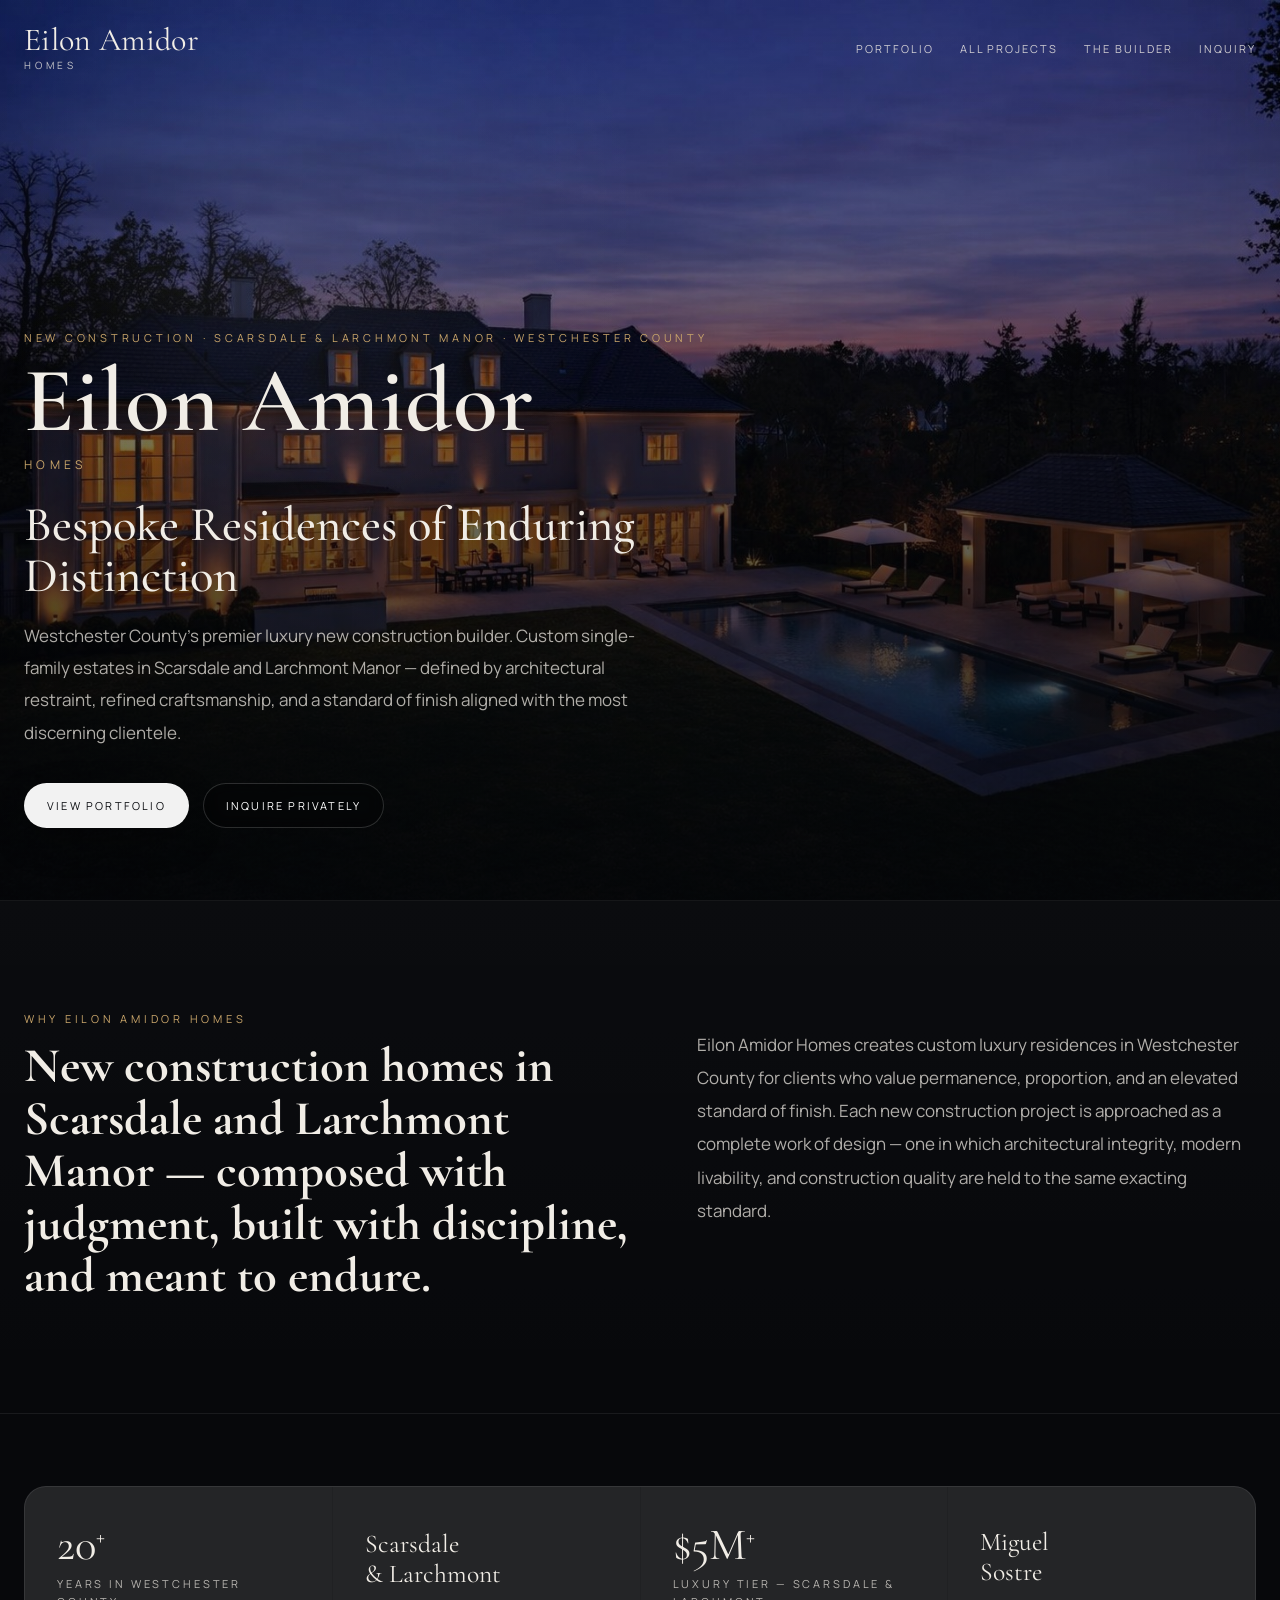
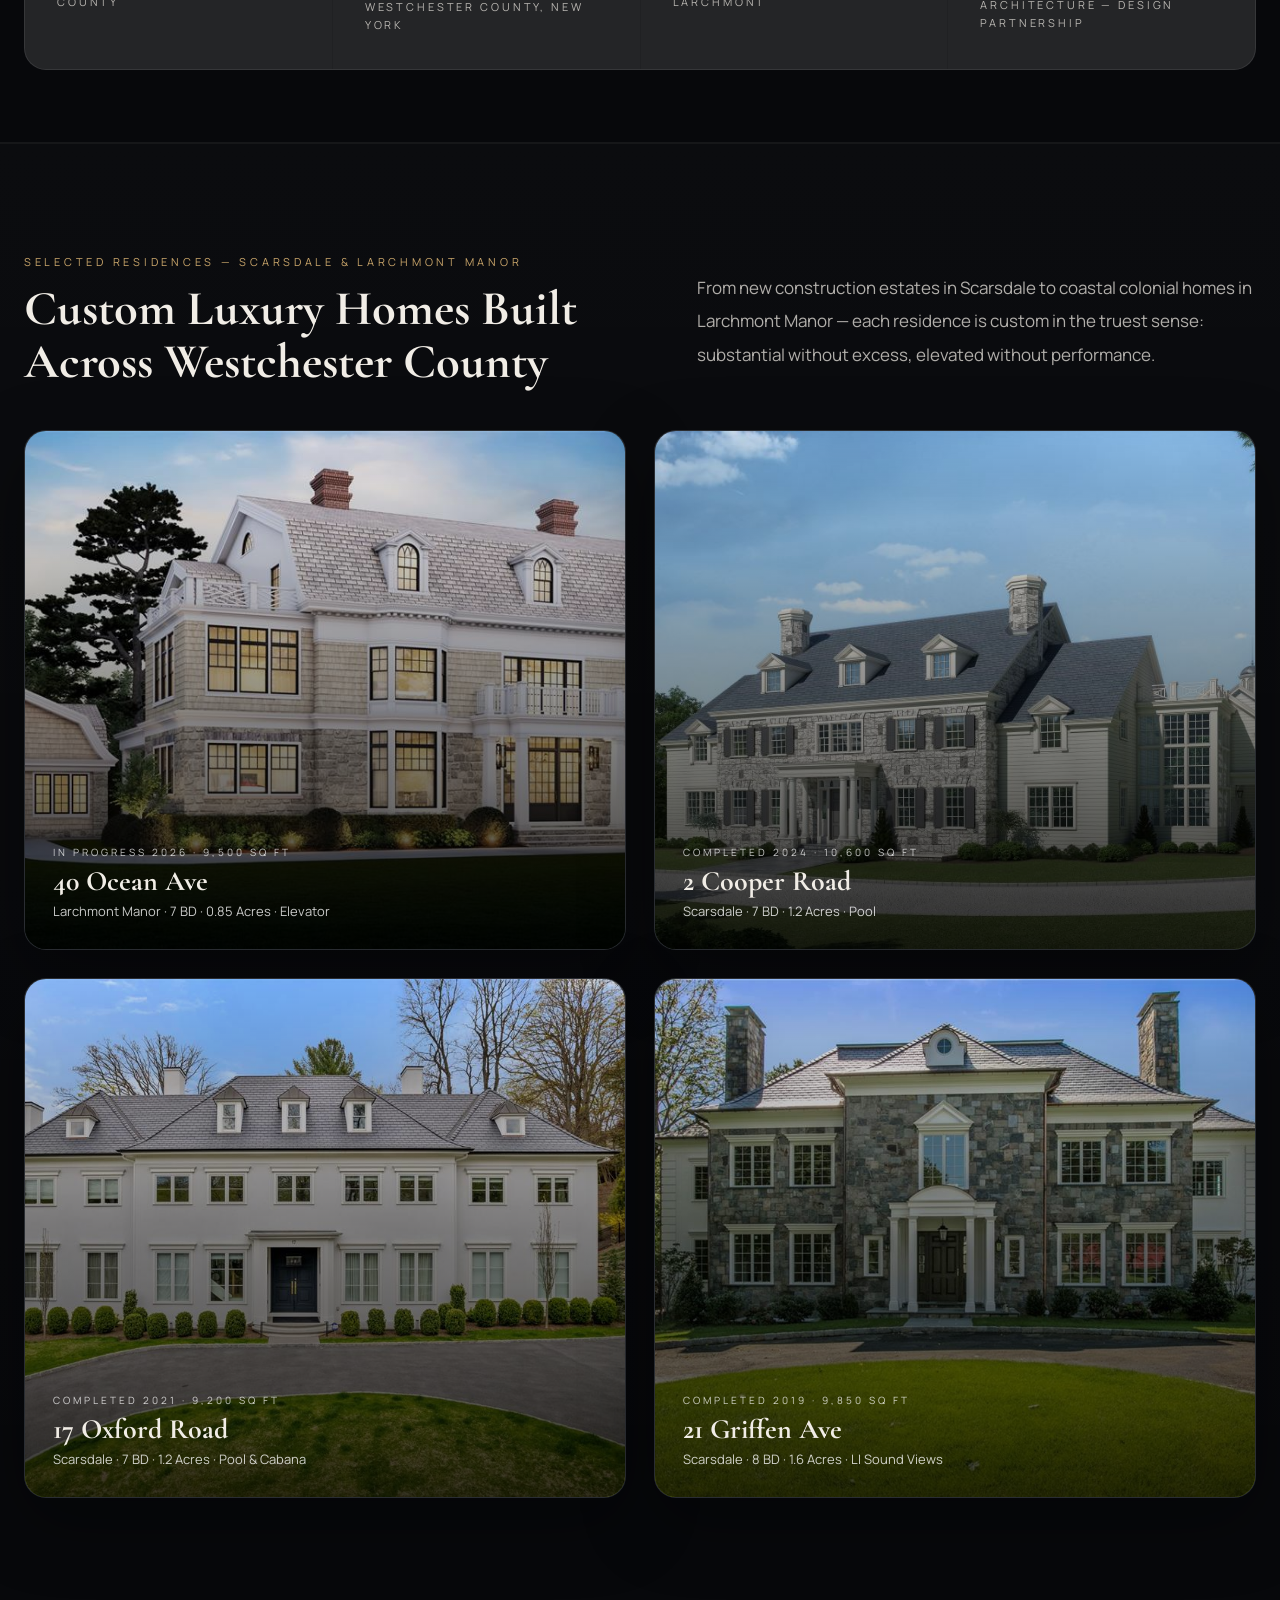
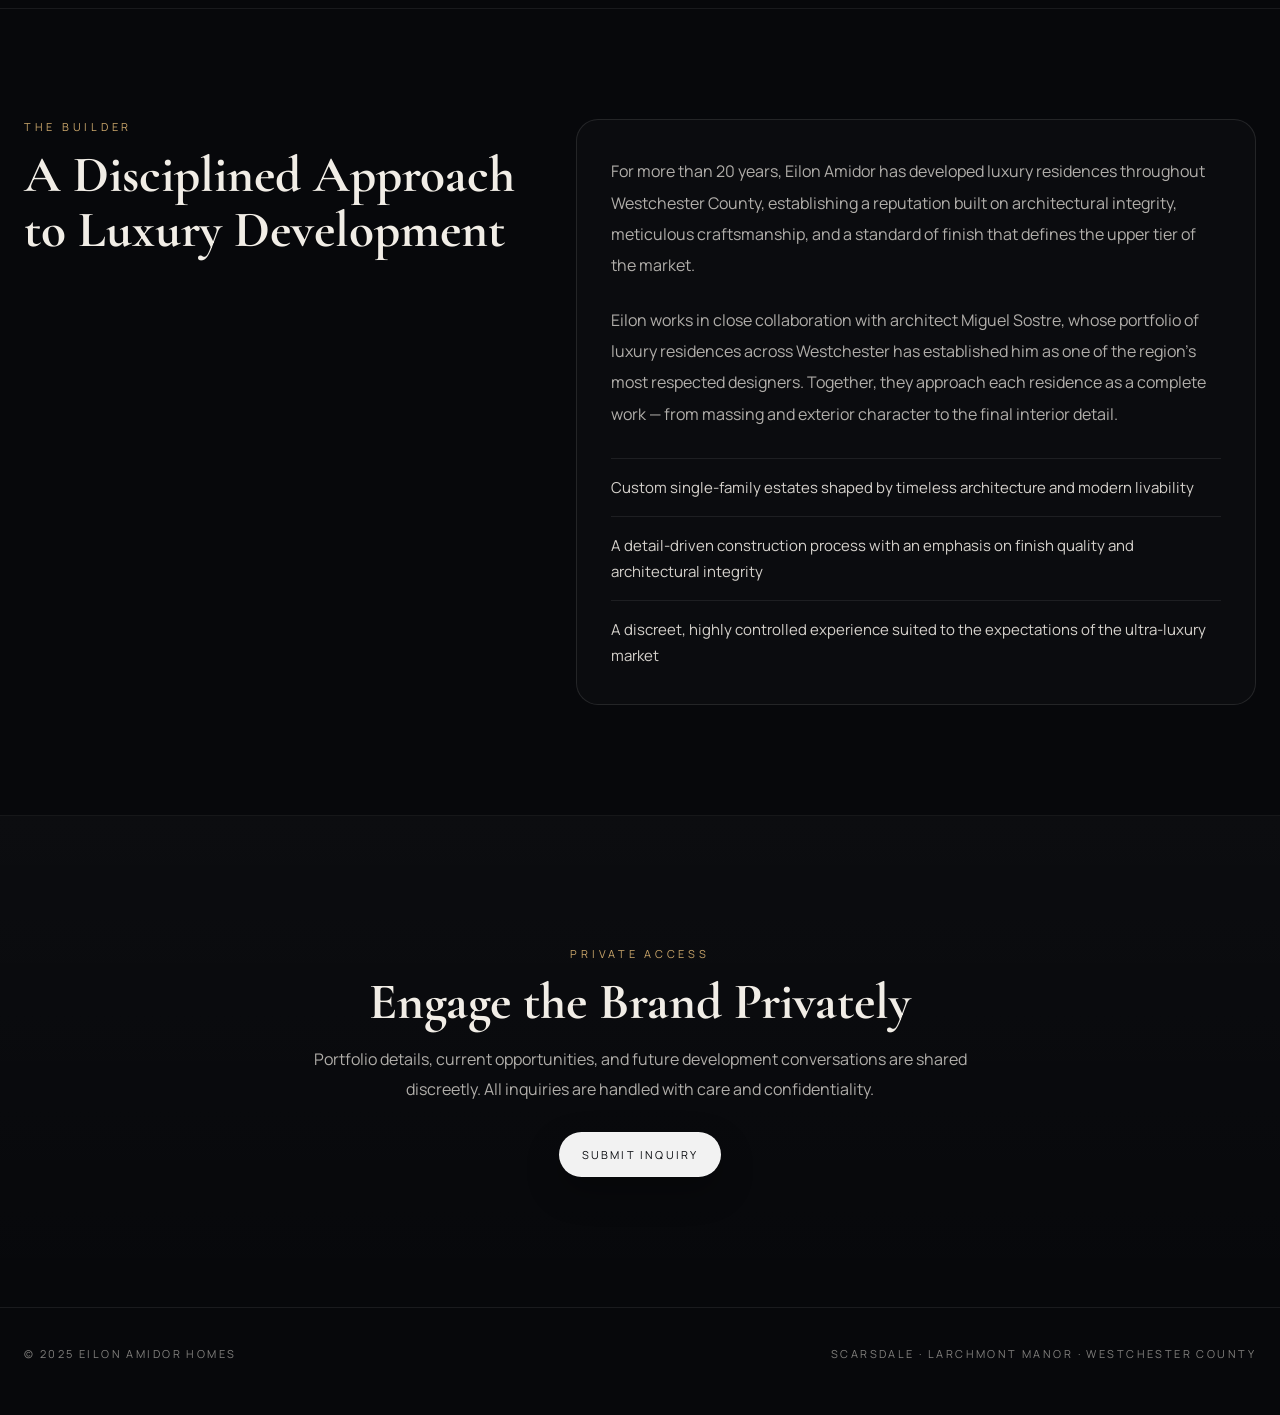
==== commit 28971053: "Updated number of homes to be generic." ====
--- a/index.html
+++ b/index.html
@@ -270,8 +270,8 @@
             <div class="credential__label">Years in Westchester County</div>
           </div>
           <div class="credential">
-            <div class="credential__value">19<sup>+</sup></div>
-            <div class="credential__label">Completed &amp; Active Residences</div>
+            <div class="credential__value" style="font-size:clamp(18px,2vw,28px); line-height:1.2; padding-top:6px;">Scarsdale<br>&amp; Larchmont</div>
+            <div class="credential__label">Westchester County, New York</div>
           </div>
           <div class="credential">
             <div class="credential__value">$5M<sup>+</sup></div>
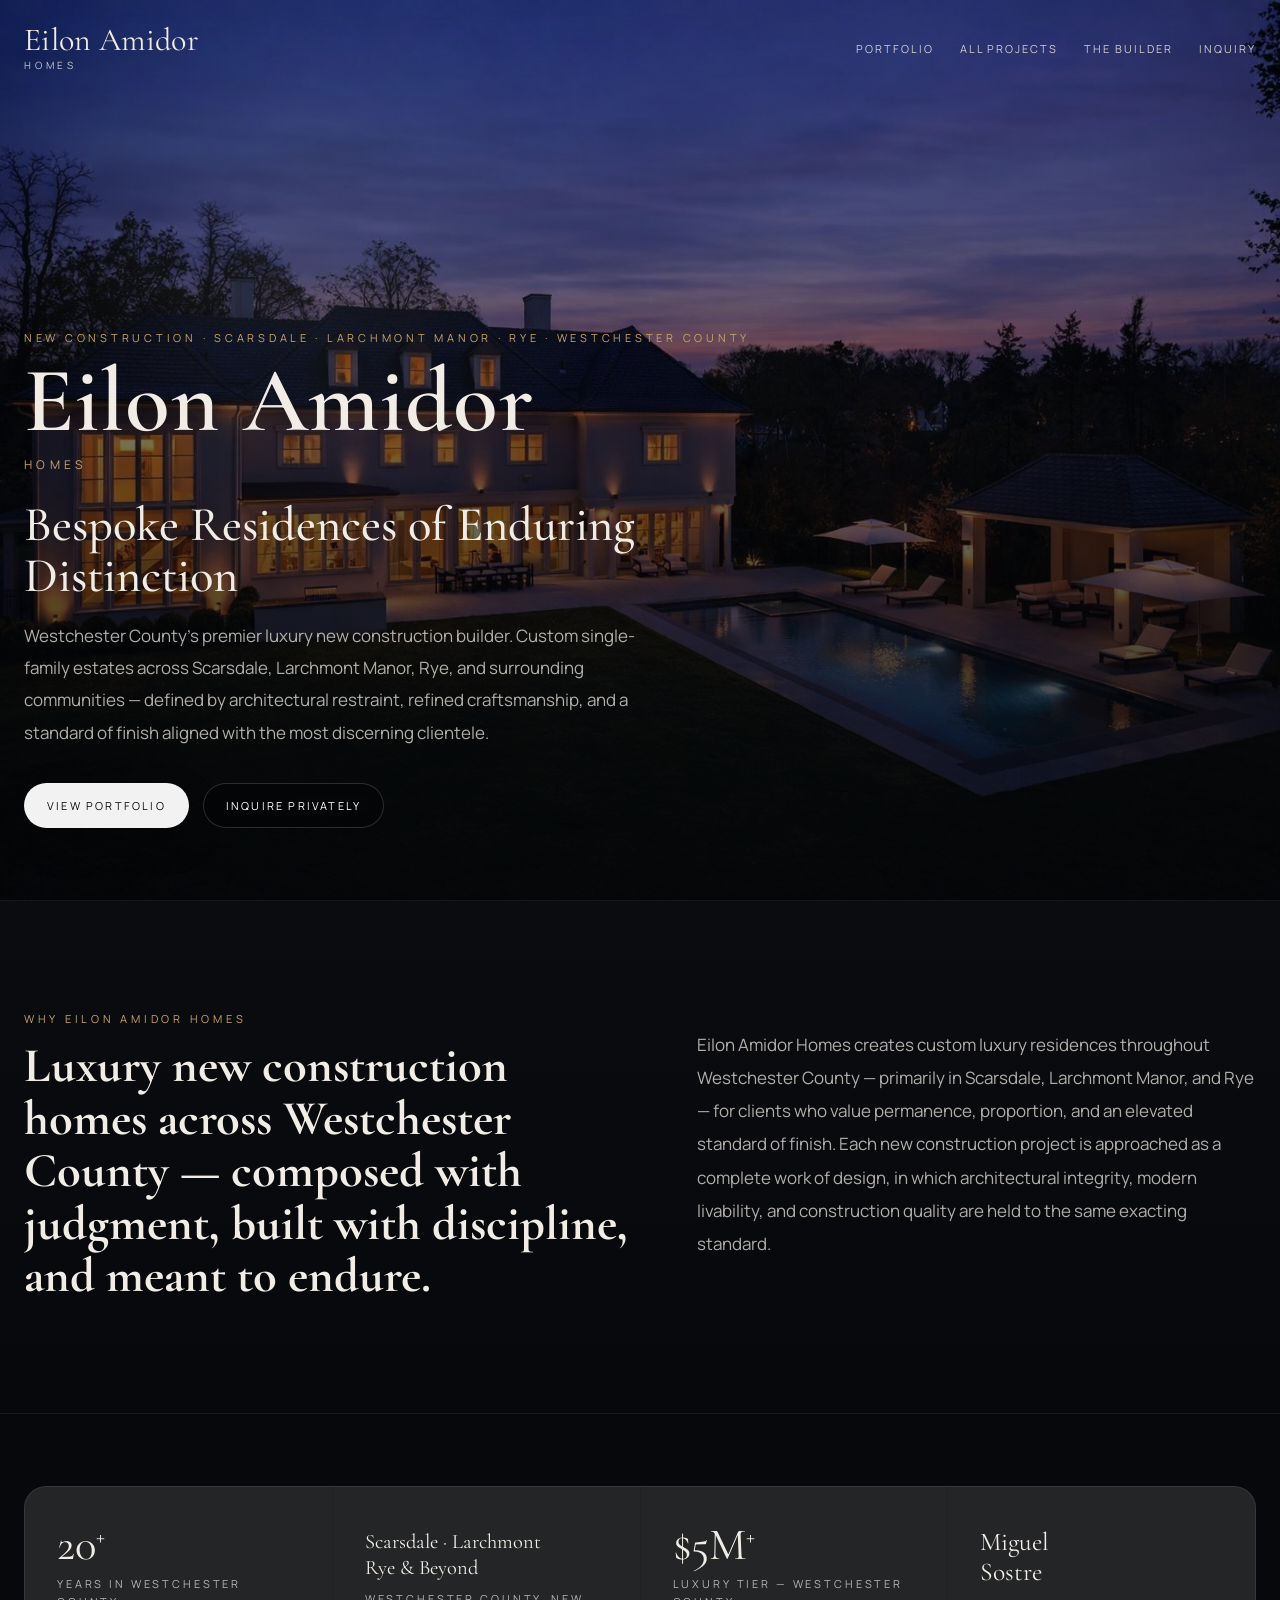
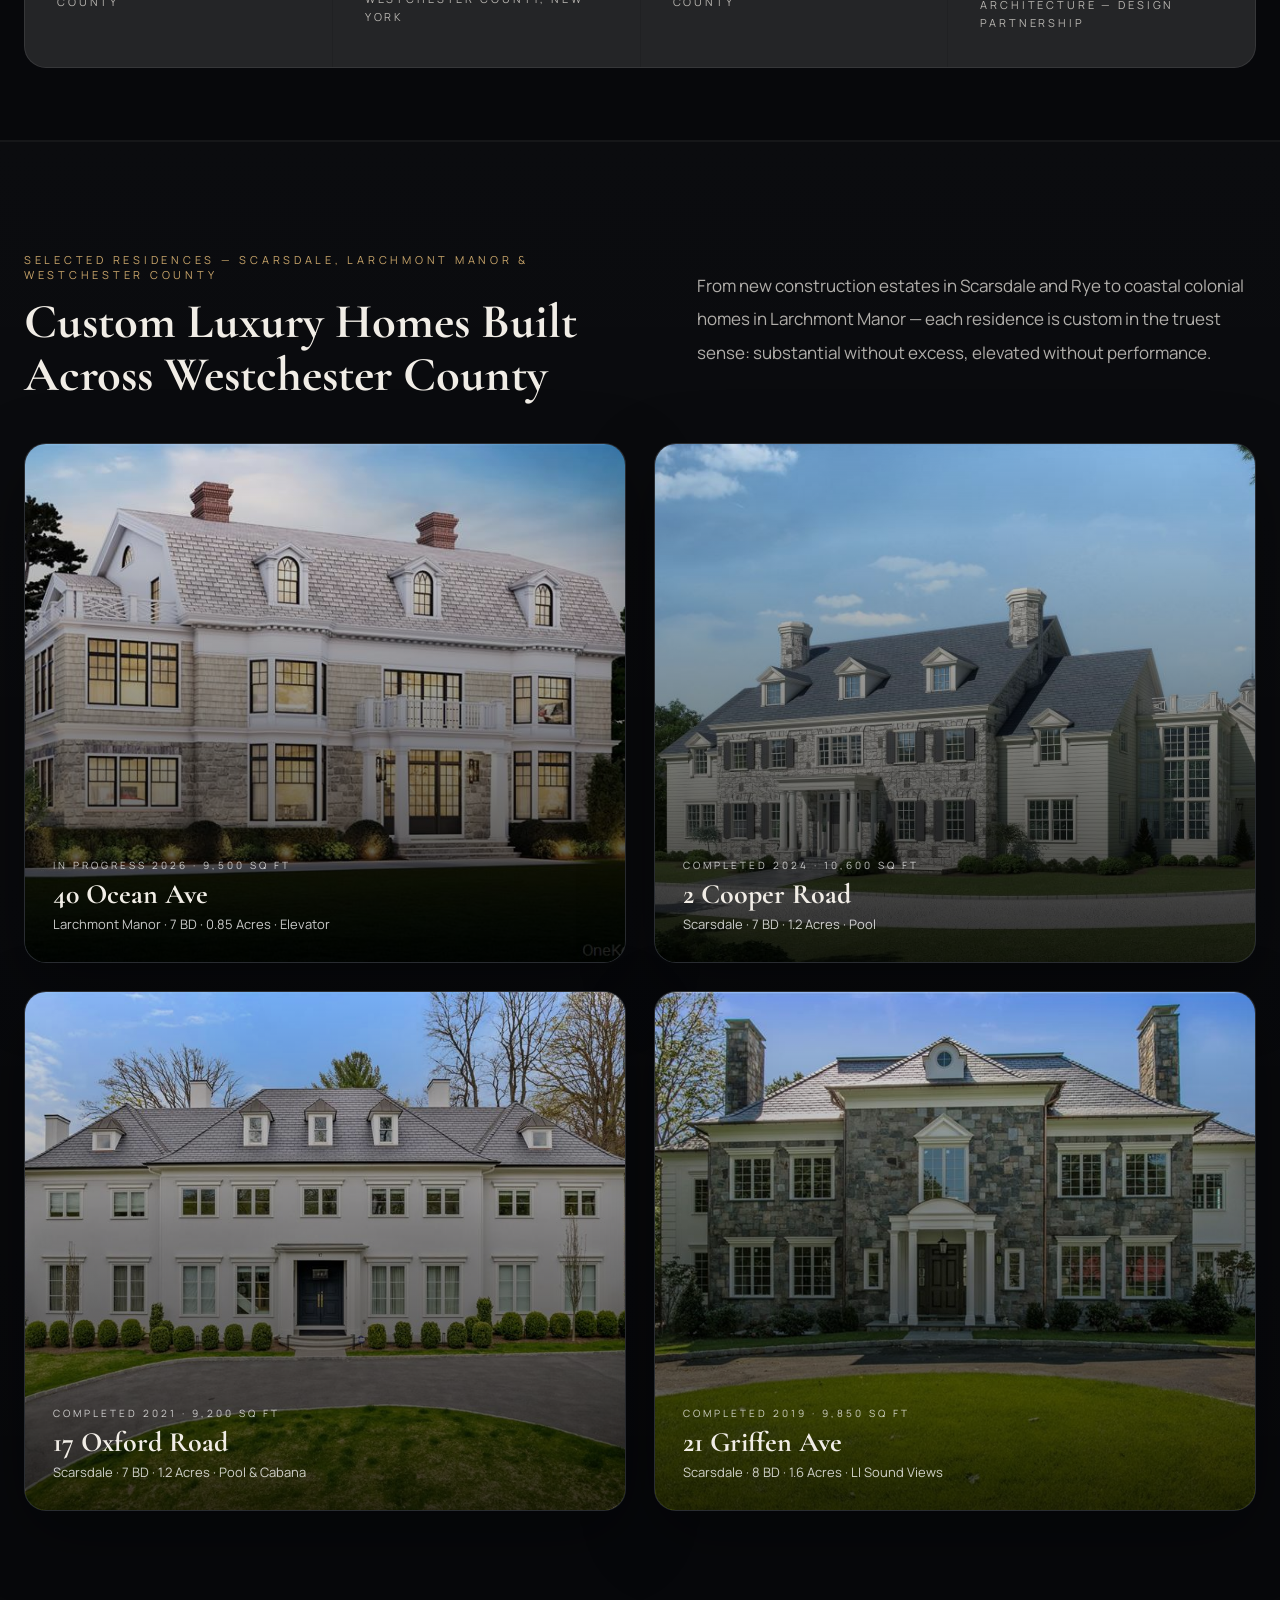
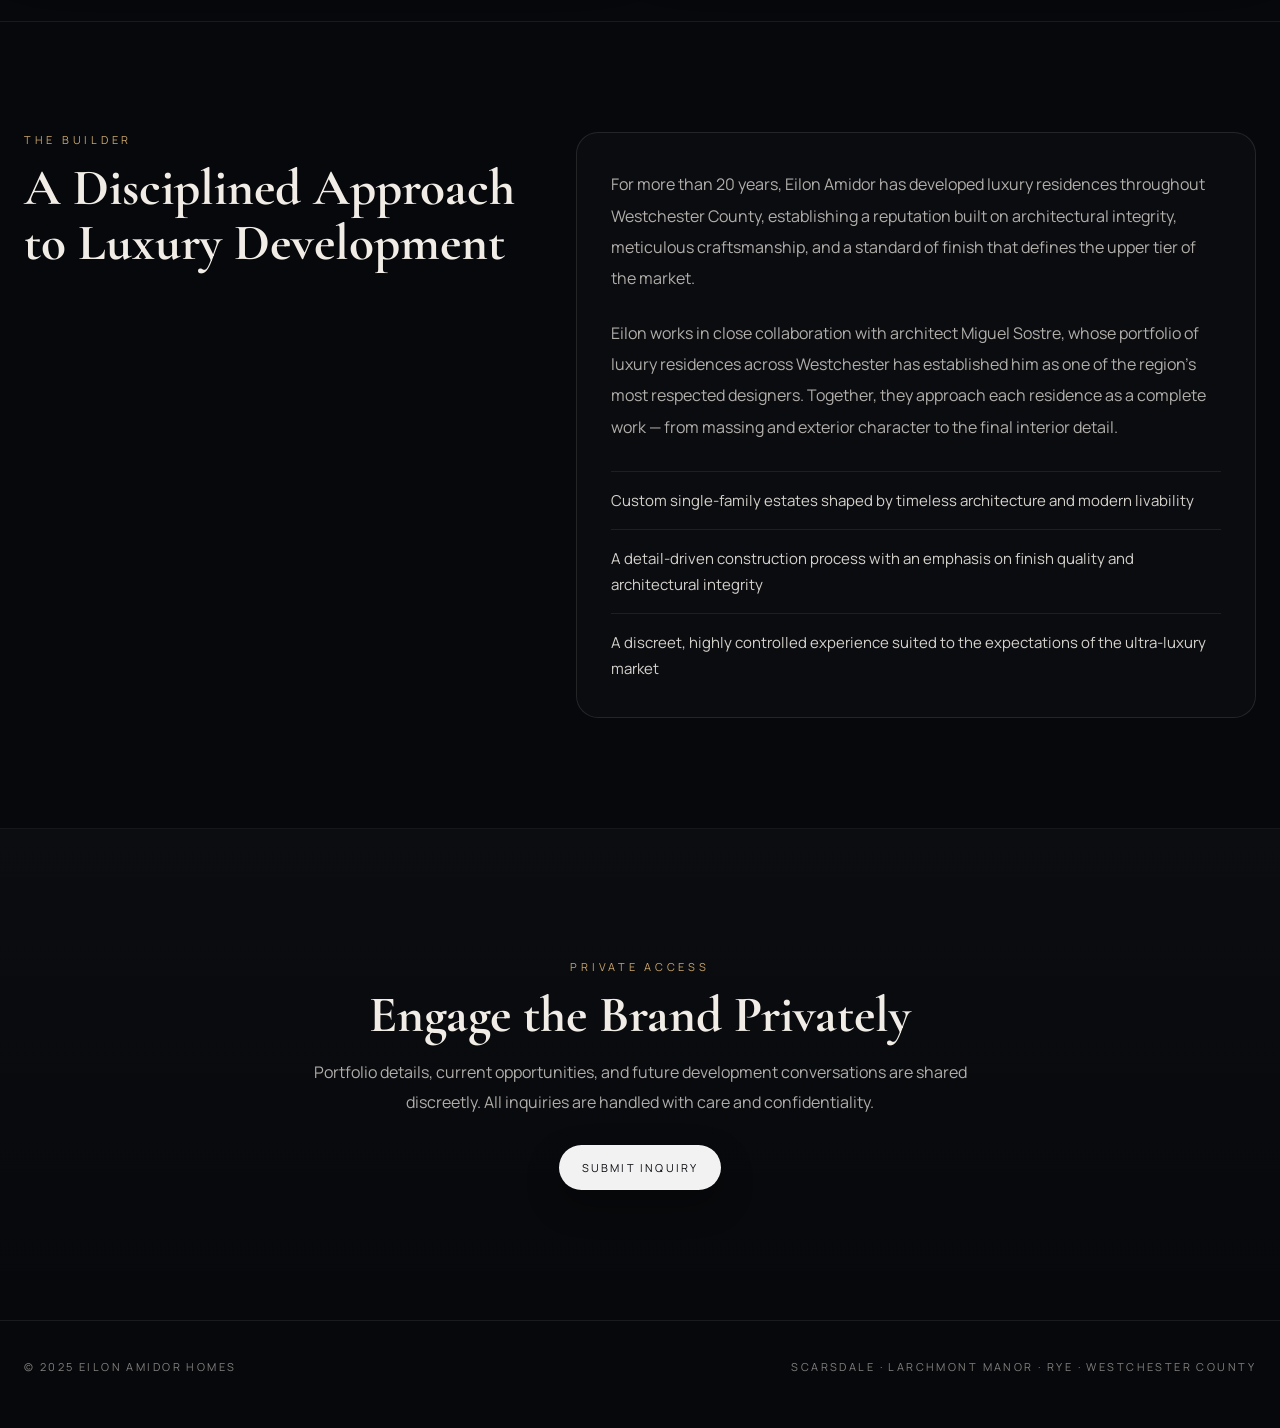
==== commit 28ff7c7a: "Updated geography to be more broad." ====
--- a/index.html
+++ b/index.html
@@ -4,14 +4,14 @@
   <meta charset="utf-8" />
   <meta name="viewport" content="width=device-width, initial-scale=1" />
 
-  <title>Luxury New Construction Homes Scarsdale & Larchmont Manor NY | Eilon Amidor Homes</title>
-  <meta name="description" content="Eilon Amidor Homes builds bespoke luxury new construction homes in Scarsdale and Larchmont Manor, Westchester County NY. Custom estates from 5,400–10,600 sq ft. 20+ years. Private inquiry welcome." />
+  <title>Luxury New Construction Homes Scarsdale, Larchmont & Westchester County NY | Eilon Amidor Homes</title>
+  <meta name="description" content="Eilon Amidor Homes builds bespoke luxury new construction homes across Westchester County NY — Scarsdale, Larchmont Manor, Rye, and surrounding areas. Custom estates, 20+ years. Private inquiry welcome." />
   <link rel="canonical" href="https://www.eilonamidorhomes.com/" />
   <meta name="robots" content="index, follow" />
   <meta name="geo.region" content="US-NY" />
-  <meta name="geo.placename" content="Scarsdale, New York" />
-  <meta property="og:title" content="Luxury New Construction Homes Scarsdale & Larchmont Manor | Eilon Amidor Homes" />
-  <meta property="og:description" content="Bespoke luxury new construction homes in Scarsdale and Larchmont Manor, Westchester County. Custom estates by premier builder Eilon Amidor." />
+  <meta name="geo.placename" content="Westchester County, New York" />
+  <meta property="og:title" content="Luxury New Construction Homes Scarsdale, Larchmont & Westchester County | Eilon Amidor Homes" />
+  <meta property="og:description" content="Bespoke luxury new construction homes across Westchester County — Scarsdale, Larchmont Manor, Rye, and surrounding areas. Premier custom home builder Eilon Amidor." />
   <meta property="og:type" content="website" />
   <meta property="og:url" content="https://www.eilonamidorhomes.com/" />
   <meta property="og:image" content="https://www.eilonamidorhomes.com/assets/img/hero-twilight.jpg" />
@@ -23,12 +23,13 @@
         "@type": ["RealEstateAgent", "LocalBusiness"],
         "@id": "https://www.eilonamidorhomes.com/#business",
         "name": "Eilon Amidor Homes",
-        "description": "Premier luxury new construction home builder in Scarsdale and Larchmont Manor, Westchester County, NY. Custom single-family estates with 20+ years of experience.",
+        "description": "Premier luxury new construction home builder across Westchester County, NY — specializing in Scarsdale, Larchmont Manor, Rye, and surrounding communities. Custom single-family estates with 20+ years of experience.",
         "url": "https://www.eilonamidorhomes.com",
         "image": "https://www.eilonamidorhomes.com/assets/img/hero-twilight.jpg",
         "areaServed": [
           {"@type": "City", "name": "Scarsdale", "addressRegion": "NY"},
           {"@type": "City", "name": "Larchmont", "addressRegion": "NY"},
+          {"@type": "City", "name": "Rye", "addressRegion": "NY"},
           {"@type": "AdministrativeArea", "name": "Westchester County", "addressRegion": "NY"}
         ],
         "address": {
@@ -47,6 +48,7 @@
           "Custom Home Building Westchester County",
           "New Construction Scarsdale NY",
           "New Homes Larchmont Manor NY",
+          "New Construction Rye NY",
           "Estate Development Westchester"
         ]
       }
@@ -160,12 +162,12 @@
     .site-footer__inner{ display:flex; justify-content:space-between; gap:18px; align-items:center; flex-wrap:wrap; color:var(--muted-2); font-size:11px; letter-spacing:.22em; text-transform:uppercase; }
 
     /* Image positions */
-    .img-oxford   { object-position:75% 46% }
+    .img-oxford   { object-position:60% 46% }
     .img-cooper2  { object-position:25% 44% }
     .img-griffen  { object-position:60% 42% }
     .img-spier    { object-position:10% 45% }
     .img-cooper23 { object-position:10% 44% }
-    .img-40ocean  { object-position:50% 48% }
+    .img-40ocean  { object-position:85% 48% }
 
     /* Scroll reveal */
     .reveal{ opacity:0; transform:translateY(30px); transition:opacity .8s ease, transform .8s ease; }
@@ -227,14 +229,14 @@
     <section class="hero">
       <div class="container">
         <div class="hero__content">
-          <p class="eyebrow">New Construction · Scarsdale &amp; Larchmont Manor · Westchester County</p>
+          <p class="eyebrow">New Construction · Scarsdale · Larchmont Manor · Rye · Westchester County</p>
           <h1 class="hero__title">Eilon Amidor</h1>
           <p class="hero__subtitle">Homes</p>
           <h2 class="hero__headline">Bespoke Residences of Enduring Distinction</h2>
           <p class="hero__copy">
             Westchester County's premier luxury new construction builder. Custom single-family estates
-            in Scarsdale and Larchmont Manor — defined by architectural restraint, refined craftsmanship,
-            and a standard of finish aligned with the most discerning clientele.
+            across Scarsdale, Larchmont Manor, Rye, and surrounding communities — defined by architectural
+            restraint, refined craftsmanship, and a standard of finish aligned with the most discerning clientele.
           </p>
           <div class="hero__actions">
             <a class="btn btn-primary" href="portfolio.html">View Portfolio</a>
@@ -249,14 +251,14 @@
       <div class="container intro reveal">
         <div>
           <p class="eyebrow">Why Eilon Amidor Homes</p>
-          <h2 class="intro__title">New construction homes in Scarsdale and Larchmont Manor — composed with judgment, built with discipline, and meant to endure.</h2>
+          <h2 class="intro__title">Luxury new construction homes across Westchester County — composed with judgment, built with discipline, and meant to endure.</h2>
         </div>
         <div>
           <p class="intro__copy">
-            Eilon Amidor Homes creates custom luxury residences in Westchester County for clients who value permanence,
-            proportion, and an elevated standard of finish. Each new construction project is approached as a complete
-            work of design — one in which architectural integrity, modern livability, and construction quality are held
-            to the same exacting standard.
+            Eilon Amidor Homes creates custom luxury residences throughout Westchester County — primarily in
+            Scarsdale, Larchmont Manor, and Rye — for clients who value permanence, proportion, and an elevated
+            standard of finish. Each new construction project is approached as a complete work of design, in which
+            architectural integrity, modern livability, and construction quality are held to the same exacting standard.
           </p>
         </div>
       </div>
@@ -270,12 +272,12 @@
             <div class="credential__label">Years in Westchester County</div>
           </div>
           <div class="credential">
-            <div class="credential__value" style="font-size:clamp(18px,2vw,28px); line-height:1.2; padding-top:6px;">Scarsdale<br>&amp; Larchmont</div>
+            <div class="credential__value" style="font-size:clamp(14px,1.6vw,22px); line-height:1.3; padding-top:6px;">Scarsdale · Larchmont<br>Rye &amp; Beyond</div>
             <div class="credential__label">Westchester County, New York</div>
           </div>
           <div class="credential">
             <div class="credential__value">$5M<sup>+</sup></div>
-            <div class="credential__label">Luxury Tier — Scarsdale &amp; Larchmont</div>
+            <div class="credential__label">Luxury Tier — Westchester County</div>
           </div>
           <div class="credential">
             <div class="credential__value" style="font-size:clamp(18px,2vw,26px); line-height:1.2; padding-top:4px;">Miguel<br>Sostre</div>
@@ -289,12 +291,12 @@
       <div class="container">
         <div class="intro reveal" style="margin-bottom:42px;">
           <div>
-            <p class="eyebrow">Selected Residences — Scarsdale &amp; Larchmont Manor</p>
+            <p class="eyebrow">Selected Residences — Scarsdale, Larchmont Manor &amp; Westchester County</p>
             <h2 class="intro__title">Custom Luxury Homes Built Across Westchester County</h2>
           </div>
           <div>
             <p class="intro__copy">
-              From new construction estates in Scarsdale to coastal colonial homes in Larchmont Manor —
+              From new construction estates in Scarsdale and Rye to coastal colonial homes in Larchmont Manor —
               each residence is custom in the truest sense: substantial without excess, elevated without performance.
             </p>
           </div>
@@ -391,7 +393,7 @@
   <footer class="site-footer">
     <div class="container site-footer__inner">
       <span>© 2025 Eilon Amidor Homes</span>
-      <span>Scarsdale · Larchmont Manor · Westchester County</span>
+      <span>Scarsdale · Larchmont Manor · Rye · Westchester County</span>
     </div>
   </footer>
 
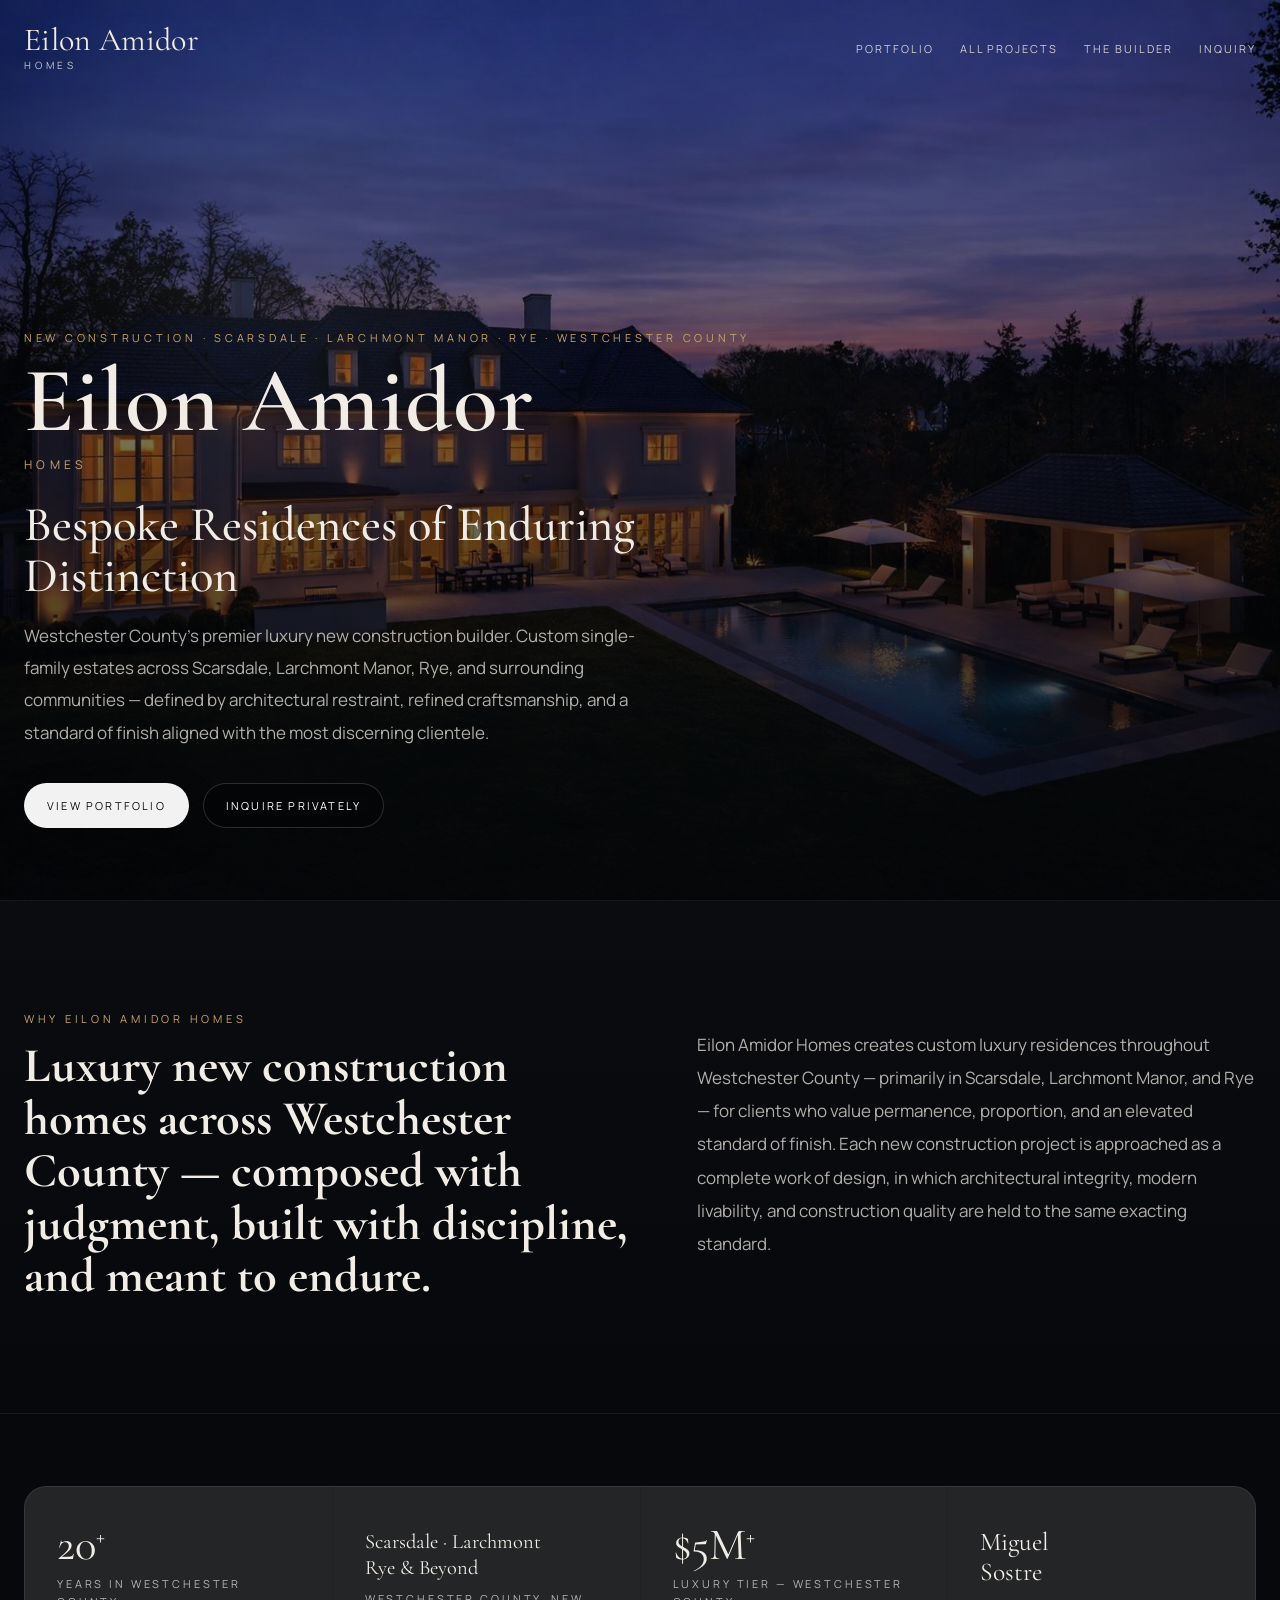
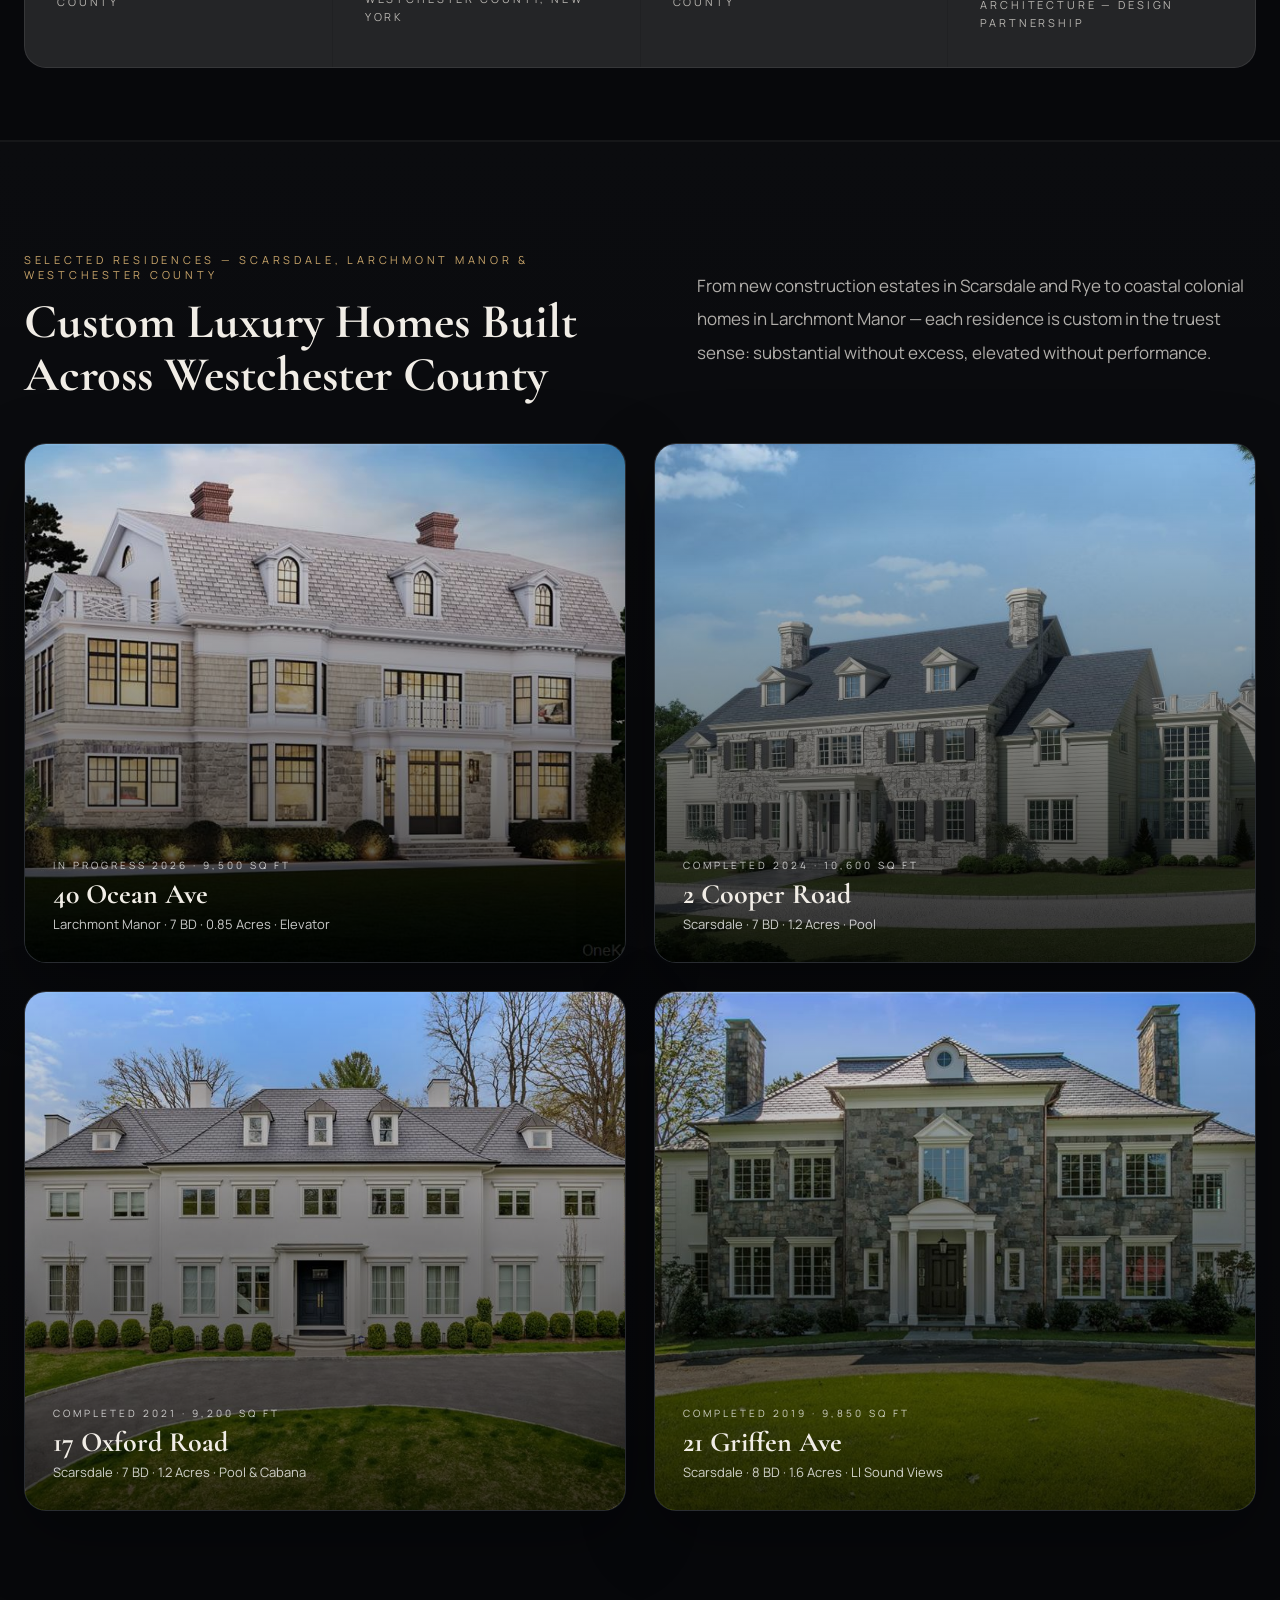
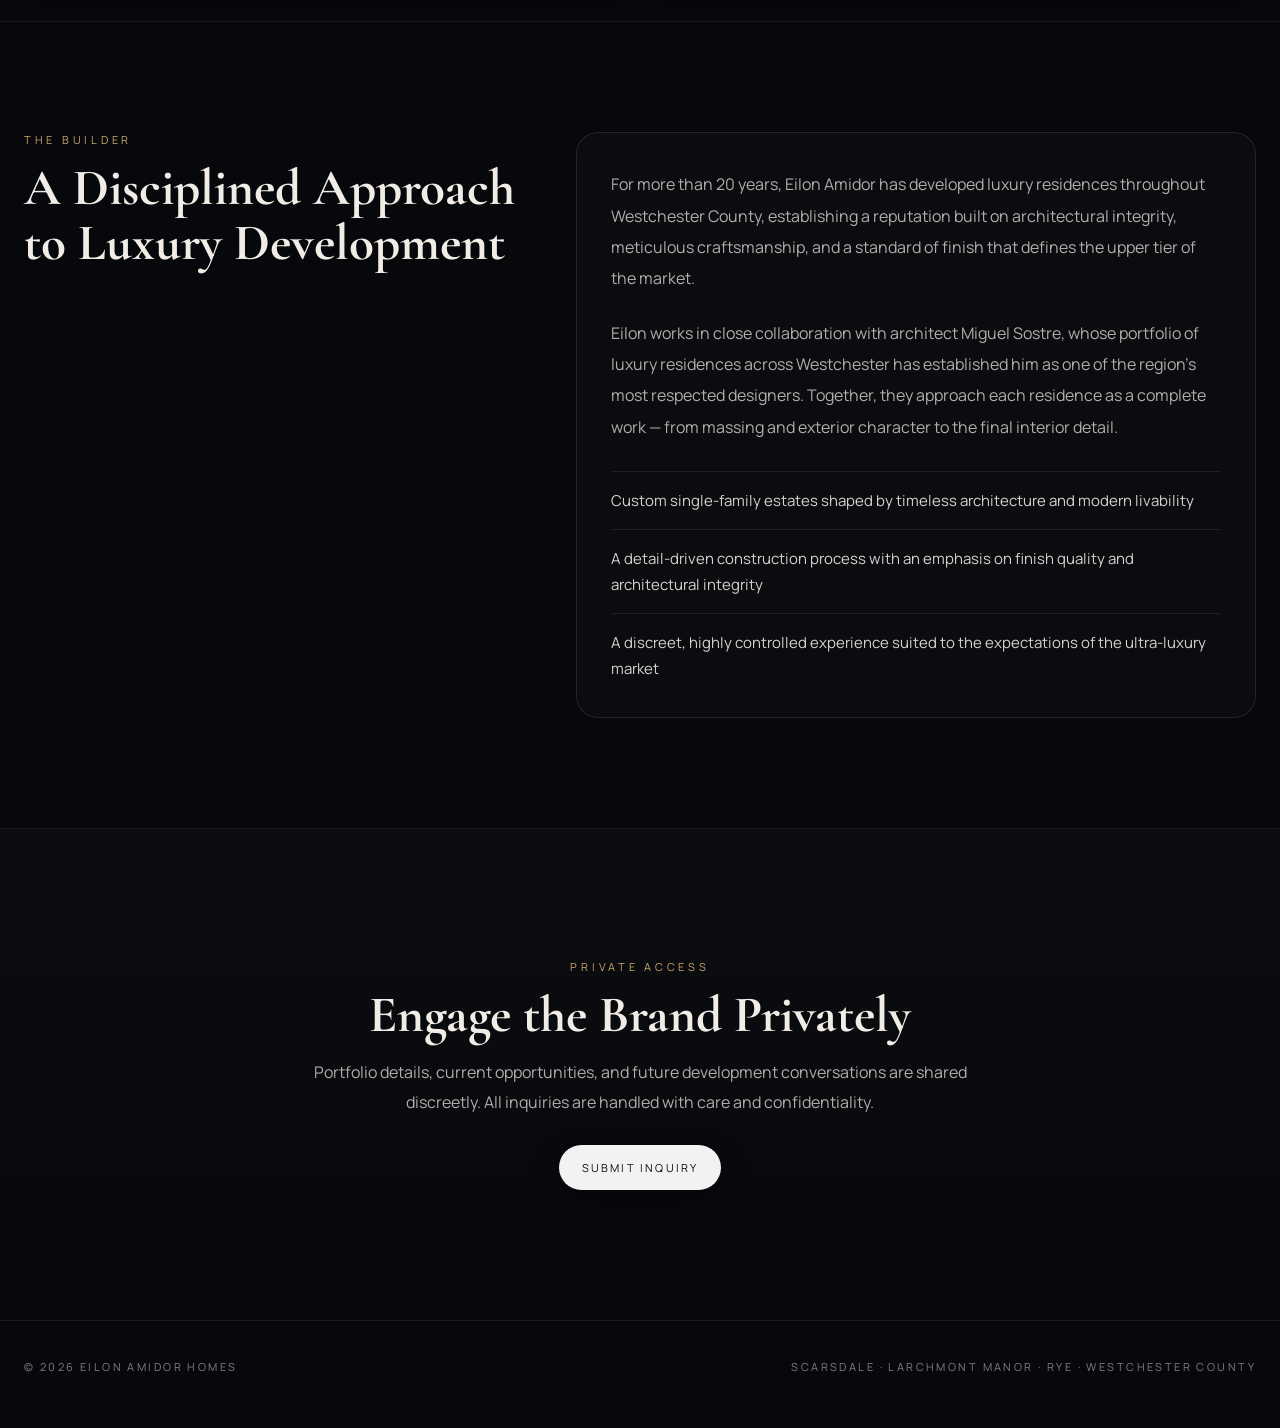
==== commit 8530d793: "Improve accessibility, performance, SEO, and code reuse - Extract shared base/nav/footer/reveal CSS " ====
--- a/index.html
+++ b/index.html
@@ -56,55 +56,22 @@
   }
   </script>
   <link rel="icon" href="data:image/svg+xml,<svg xmlns='http://www.w3.org/2000/svg' viewBox='0 0 32 32'><rect width='32' height='32' fill='%2307080b'/><text x='50%' y='54%' font-family='Georgia,serif' font-size='13' fill='%23c9a56a' text-anchor='middle' dominant-baseline='middle' letter-spacing='1'>EA</text></svg>">
+  <link rel="preload" as="image" href="assets/img/hero-twilight.jpg" fetchpriority="high">
   <link rel="preconnect" href="https://fonts.googleapis.com">
   <link rel="preconnect" href="https://fonts.gstatic.com" crossorigin>
   <link href="https://fonts.googleapis.com/css2?family=Cormorant+Garamond:wght@500;600;700&family=Manrope:wght@300;400;500;600&display=swap" rel="stylesheet">
+  <link rel="stylesheet" href="assets/css/site.css">
   <style>
-    :root{
-      --bg:#07080b; --bg-soft:#0e1014; --panel:#12151b;
-      --text:#f1ede6; --muted:rgba(241,237,230,.72); --muted-2:rgba(241,237,230,.52);
-      --line:rgba(255,255,255,.10); --line-soft:rgba(255,255,255,.06);
-      --accent:#c9a56a; --max:1320px; --radius:22px; --shadow:0 24px 70px rgba(0,0,0,.35);
-    }
-    *{box-sizing:border-box} html{scroll-behavior:smooth}
-    body{ margin:0; background:var(--bg); color:var(--text); font-family:'Manrope',sans-serif; -webkit-font-smoothing:antialiased; text-rendering:optimizeLegibility; }
-    img{max-width:100%;display:block} a{text-decoration:none;color:inherit} button{font:inherit}
-    .container{ width:min(var(--max), calc(100% - 48px)); margin:0 auto; }
-    .eyebrow{ margin:0 0 14px; font-size:11px; letter-spacing:.34em; text-transform:uppercase; color:var(--accent); }
-
-    /* Header */
+    html{scroll-behavior:smooth}
+
+    /* Header (page-specific: overlay-on-hero on index) */
     .site-header{ position:fixed; inset:0 0 auto 0; z-index:30; padding:26px 0; border-bottom:1px solid transparent; transition:background .35s ease, padding .35s ease, border-color .35s ease; }
     .site-header.scrolled{ background:rgba(7,8,11,.94); backdrop-filter:blur(10px); padding:18px 0; border-color:var(--line-soft); }
     .site-header__inner{ display:flex; align-items:center; justify-content:space-between; gap:24px; }
-    .brand{ display:flex; flex-direction:column; gap:3px; position:relative; z-index:40; }
-    .brand__name{ font-family:'Cormorant Garamond',serif; font-size:32px; line-height:.9; letter-spacing:.01em; }
-    .brand__sub{ font-size:10px; letter-spacing:.38em; text-transform:uppercase; color:rgba(241,237,230,.8); }
-    .nav{ display:flex; align-items:center; gap:26px; font-size:11px; letter-spacing:.18em; text-transform:uppercase; color:rgba(241,237,230,.82); }
-    .nav a:hover,.nav a.active{color:#fff}
-
-    /* Hamburger */
-    .nav-toggle{ display:none; flex-direction:column; gap:5px; background:none; border:none; cursor:pointer; padding:8px; position:relative; z-index:40; }
-    .nav-toggle span{ display:block; width:24px; height:1.5px; background:var(--text); transition:transform .3s ease, opacity .3s ease; }
-    .nav-toggle.active span:nth-child(1){transform:translateY(6.5px) rotate(45deg)}
-    .nav-toggle.active span:nth-child(2){opacity:0}
-    .nav-toggle.active span:nth-child(3){transform:translateY(-6.5px) rotate(-45deg)}
-
-    /* Mobile overlay */
-    .nav-overlay{ position:fixed; inset:0; background:rgba(7,8,11,.97); backdrop-filter:blur(14px); z-index:29; display:flex; flex-direction:column; align-items:center; justify-content:center; gap:8px; opacity:0; pointer-events:none; transition:opacity .35s ease; }
-    .nav-overlay.open{ opacity:1; pointer-events:all; }
-    .nav-overlay__link{ font-family:'Cormorant Garamond',serif; font-size:clamp(38px,10vw,54px); color:var(--text); letter-spacing:.04em; line-height:1.2; opacity:0; transform:translateY(12px); transition:color .2s, opacity .4s ease, transform .4s ease; }
-    .nav-overlay.open .nav-overlay__link{ opacity:1; transform:none; }
-    .nav-overlay.open .nav-overlay__link:nth-child(1){transition-delay:.05s}
-    .nav-overlay.open .nav-overlay__link:nth-child(2){transition-delay:.10s}
-    .nav-overlay.open .nav-overlay__link:nth-child(3){transition-delay:.15s}
-    .nav-overlay.open .nav-overlay__link:nth-child(4){transition-delay:.20s}
-    .nav-overlay__link:hover{color:var(--accent)}
-    .nav-overlay__footer{ position:absolute; bottom:38px; font-size:10px; letter-spacing:.28em; text-transform:uppercase; color:var(--muted-2); }
-
-    /* Buttons */
-    .btn{ display:inline-flex; align-items:center; justify-content:center; padding:14px 22px; border-radius:999px; border:1px solid rgba(255,255,255,.16); transition:.25s ease; font-size:11px; letter-spacing:.20em; text-transform:uppercase; white-space:nowrap; }
-    .btn-primary{ background:rgba(255,255,255,.95); color:#0b0d11; box-shadow:0 14px 34px rgba(0,0,0,.28); }
-    .btn-primary:hover{ background:#fff; transform:translateY(-1px); }
+    .brand__name{ letter-spacing:.01em; }
+
+    /* Buttons (page-specific overrides) */
+    .btn-primary{ box-shadow:0 14px 34px rgba(0,0,0,.28); }
     .btn-secondary{ color:#fff; background:rgba(0,0,0,.18); backdrop-filter:blur(8px); }
     .btn-secondary:hover{ background:rgba(255,255,255,.07); transform:translateY(-1px); }
 
@@ -159,7 +126,6 @@
 
     /* Footer */
     .site-footer{ padding:38px 0 54px; }
-    .site-footer__inner{ display:flex; justify-content:space-between; gap:18px; align-items:center; flex-wrap:wrap; color:var(--muted-2); font-size:11px; letter-spacing:.22em; text-transform:uppercase; }
 
     /* Image positions */
     .img-oxford   { object-position:60% 46% }
@@ -169,9 +135,7 @@
     .img-cooper23 { object-position:10% 44% }
     .img-40ocean  { object-position:85% 48% }
 
-    /* Scroll reveal */
-    .reveal{ opacity:0; transform:translateY(30px); transition:opacity .8s ease, transform .8s ease; }
-    .reveal.revealed{ opacity:1; transform:none; }
+    /* Scroll reveal delays */
     .reveal-delay-1{ transition-delay:.10s }
     .reveal-delay-2{ transition-delay:.20s }
     .reveal-delay-3{ transition-delay:.30s }
@@ -198,6 +162,8 @@
 </head>
 <body>
 
+  <a class="skip-link" href="#main">Skip to content</a>
+
   <div class="nav-overlay" id="navOverlay" role="dialog" aria-modal="true" aria-label="Navigation">
     <a class="nav-overlay__link" href="/">Home</a>
     <a class="nav-overlay__link" href="portfolio.html">Portfolio</a>
@@ -224,7 +190,7 @@
     </div>
   </header>
 
-  <main>
+  <main id="main">
 
     <section class="hero">
       <div class="container">
@@ -304,7 +270,7 @@
 
         <div class="portfolio">
           <a class="portfolio-card reveal reveal-delay-1" href="portfolio.html">
-            <img src="assets/img/40Ocean.jpg" alt="40 Ocean Avenue new construction luxury home Larchmont Manor NY — Dutch Colonial 9500 sq ft" class="img-40ocean" loading="lazy" width="700" height="520">
+            <img src="assets/img/40Ocean.jpg" alt="40 Ocean Avenue new construction luxury home Larchmont Manor NY — Dutch Colonial 9500 sq ft" class="img-40ocean" loading="lazy" width="1024" height="563">
             <div class="portfolio-card__overlay">
               <div>
                 <p class="portfolio-card__kicker">In Progress 2026 · 9,500 sq ft</p>
@@ -315,7 +281,7 @@
           </a>
 
           <a class="portfolio-card reveal reveal-delay-2" href="portfolio.html">
-            <img src="assets/img/cooper2.jpg" alt="2 Cooper Road new construction luxury home Scarsdale NY — Traditional Colonial 10600 sq ft" class="img-cooper2" loading="lazy" width="700" height="520">
+            <img src="assets/img/cooper2.jpg" alt="2 Cooper Road new construction luxury home Scarsdale NY — Traditional Colonial 10600 sq ft" class="img-cooper2" loading="lazy" width="1024" height="597">
             <div class="portfolio-card__overlay">
               <div>
                 <p class="portfolio-card__kicker">Completed 2024 · 10,600 sq ft</p>
@@ -326,7 +292,7 @@
           </a>
 
           <a class="portfolio-card reveal reveal-delay-3" href="portfolio.html">
-            <img src="assets/img/oxford.jpg" alt="17 Oxford Road luxury new construction home Scarsdale NY — Contemporary Colonial 9200 sq ft" class="img-oxford" loading="lazy" width="700" height="520">
+            <img src="assets/img/oxford.jpg" alt="17 Oxford Road luxury new construction home Scarsdale NY — Contemporary Colonial 9200 sq ft" class="img-oxford" loading="lazy" width="1024" height="682">
             <div class="portfolio-card__overlay">
               <div>
                 <p class="portfolio-card__kicker">Completed 2021 · 9,200 sq ft</p>
@@ -337,7 +303,7 @@
           </a>
 
           <a class="portfolio-card reveal reveal-delay-4" href="portfolio.html">
-            <img src="assets/img/Griffen21.jpg" alt="21 Griffen Avenue new construction home Scarsdale NY — Stone Colonial 9850 sq ft Long Island Sound views" class="img-griffen" loading="lazy" width="700" height="520">
+            <img src="assets/img/Griffen21.jpg" alt="21 Griffen Avenue new construction home Scarsdale NY — Stone Colonial 9850 sq ft Long Island Sound views" class="img-griffen" loading="lazy" width="1024" height="682">
             <div class="portfolio-card__overlay">
               <div>
                 <p class="portfolio-card__kicker">Completed 2019 · 9,850 sq ft</p>
@@ -392,7 +358,7 @@
 
   <footer class="site-footer">
     <div class="container site-footer__inner">
-      <span>© 2025 Eilon Amidor Homes</span>
+      <span>© 2026 Eilon Amidor Homes</span>
       <span>Scarsdale · Larchmont Manor · Rye · Westchester County</span>
     </div>
   </footer>
--- a/assets/css/site.css
+++ b/assets/css/site.css
@@ -0,0 +1,46 @@
+:root{
+  --bg:#07080b; --bg-soft:#0e1014; --panel:#12151b;
+  --text:#f1ede6; --muted:rgba(241,237,230,.72); --muted-2:rgba(241,237,230,.52);
+  --line:rgba(255,255,255,.10); --line-soft:rgba(255,255,255,.06);
+  --accent:#c9a56a; --max:1320px; --radius:22px; --shadow:0 24px 70px rgba(0,0,0,.35);
+}
+*{box-sizing:border-box}
+body{ margin:0; background:var(--bg); color:var(--text); font-family:'Manrope',sans-serif; -webkit-font-smoothing:antialiased; text-rendering:optimizeLegibility; }
+img{max-width:100%;display:block} a{text-decoration:none;color:inherit} button{font:inherit}
+.container{ width:min(var(--max), calc(100% - 48px)); margin:0 auto; }
+.eyebrow{ margin:0 0 14px; font-size:11px; letter-spacing:.34em; text-transform:uppercase; color:var(--accent); }
+
+.skip-link{ position:absolute; left:-9999px; top:0; z-index:100; padding:10px 16px; background:var(--accent); color:#0b0d11; font-size:11px; letter-spacing:.22em; text-transform:uppercase; border-radius:0 0 8px 0; }
+.skip-link:focus{ left:0; }
+
+.brand{ display:flex; flex-direction:column; gap:3px; position:relative; z-index:40; }
+.brand__name{ font-family:'Cormorant Garamond',serif; font-size:32px; line-height:.9; }
+.brand__sub{ font-size:10px; letter-spacing:.38em; text-transform:uppercase; color:rgba(241,237,230,.8); }
+.nav{ display:flex; align-items:center; gap:26px; font-size:11px; letter-spacing:.18em; text-transform:uppercase; color:rgba(241,237,230,.82); }
+.nav a:hover,.nav a.active{color:#fff}
+
+.nav-toggle{ display:none; flex-direction:column; gap:5px; background:none; border:none; cursor:pointer; padding:8px; position:relative; z-index:40; }
+.nav-toggle span{ display:block; width:24px; height:1.5px; background:var(--text); transition:transform .3s ease, opacity .3s ease; }
+.nav-toggle.active span:nth-child(1){transform:translateY(6.5px) rotate(45deg)}
+.nav-toggle.active span:nth-child(2){opacity:0}
+.nav-toggle.active span:nth-child(3){transform:translateY(-6.5px) rotate(-45deg)}
+
+.nav-overlay{ position:fixed; inset:0; background:rgba(7,8,11,.97); backdrop-filter:blur(14px); z-index:29; display:flex; flex-direction:column; align-items:center; justify-content:center; gap:8px; opacity:0; pointer-events:none; transition:opacity .35s ease; }
+.nav-overlay.open{ opacity:1; pointer-events:all; }
+.nav-overlay__link{ font-family:'Cormorant Garamond',serif; font-size:clamp(38px,10vw,54px); color:var(--text); letter-spacing:.04em; line-height:1.2; opacity:0; transform:translateY(12px); transition:color .2s, opacity .4s ease, transform .4s ease; }
+.nav-overlay.open .nav-overlay__link{ opacity:1; transform:none; }
+.nav-overlay.open .nav-overlay__link:nth-child(1){transition-delay:.05s}
+.nav-overlay.open .nav-overlay__link:nth-child(2){transition-delay:.10s}
+.nav-overlay.open .nav-overlay__link:nth-child(3){transition-delay:.15s}
+.nav-overlay.open .nav-overlay__link:nth-child(4){transition-delay:.20s}
+.nav-overlay__link:hover{color:var(--accent)}
+.nav-overlay__footer{ position:absolute; bottom:38px; font-size:10px; letter-spacing:.28em; text-transform:uppercase; color:var(--muted-2); }
+
+.btn{ display:inline-flex; align-items:center; justify-content:center; padding:14px 22px; border-radius:999px; border:1px solid rgba(255,255,255,.16); transition:.25s ease; font-size:11px; letter-spacing:.20em; text-transform:uppercase; white-space:nowrap; }
+.btn-primary{ background:rgba(255,255,255,.95); color:#0b0d11; }
+.btn-primary:hover{ background:#fff; transform:translateY(-1px); }
+
+.reveal{ opacity:0; transform:translateY(30px); transition:opacity .8s ease, transform .8s ease; }
+.reveal.revealed{ opacity:1; transform:none; }
+
+.site-footer__inner{ display:flex; justify-content:space-between; gap:18px; align-items:center; flex-wrap:wrap; color:var(--muted-2); font-size:11px; letter-spacing:.22em; text-transform:uppercase; }
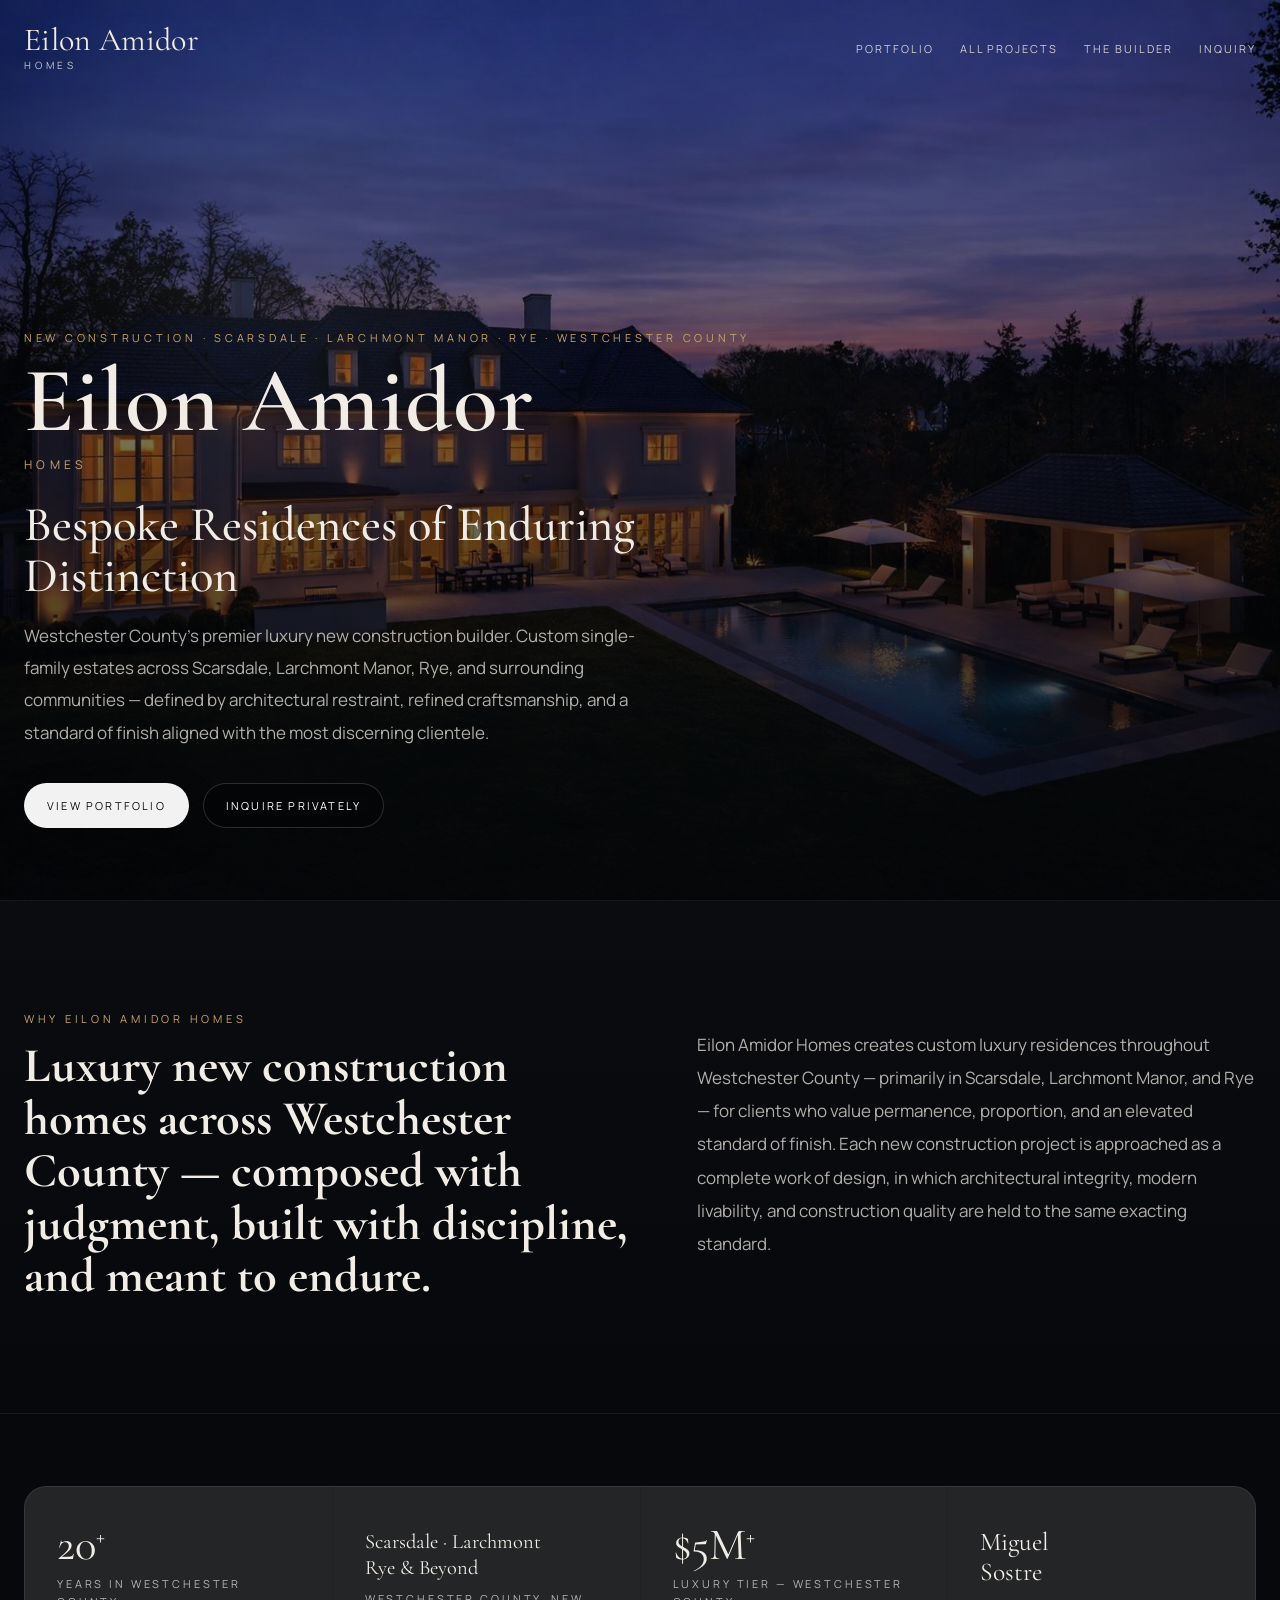
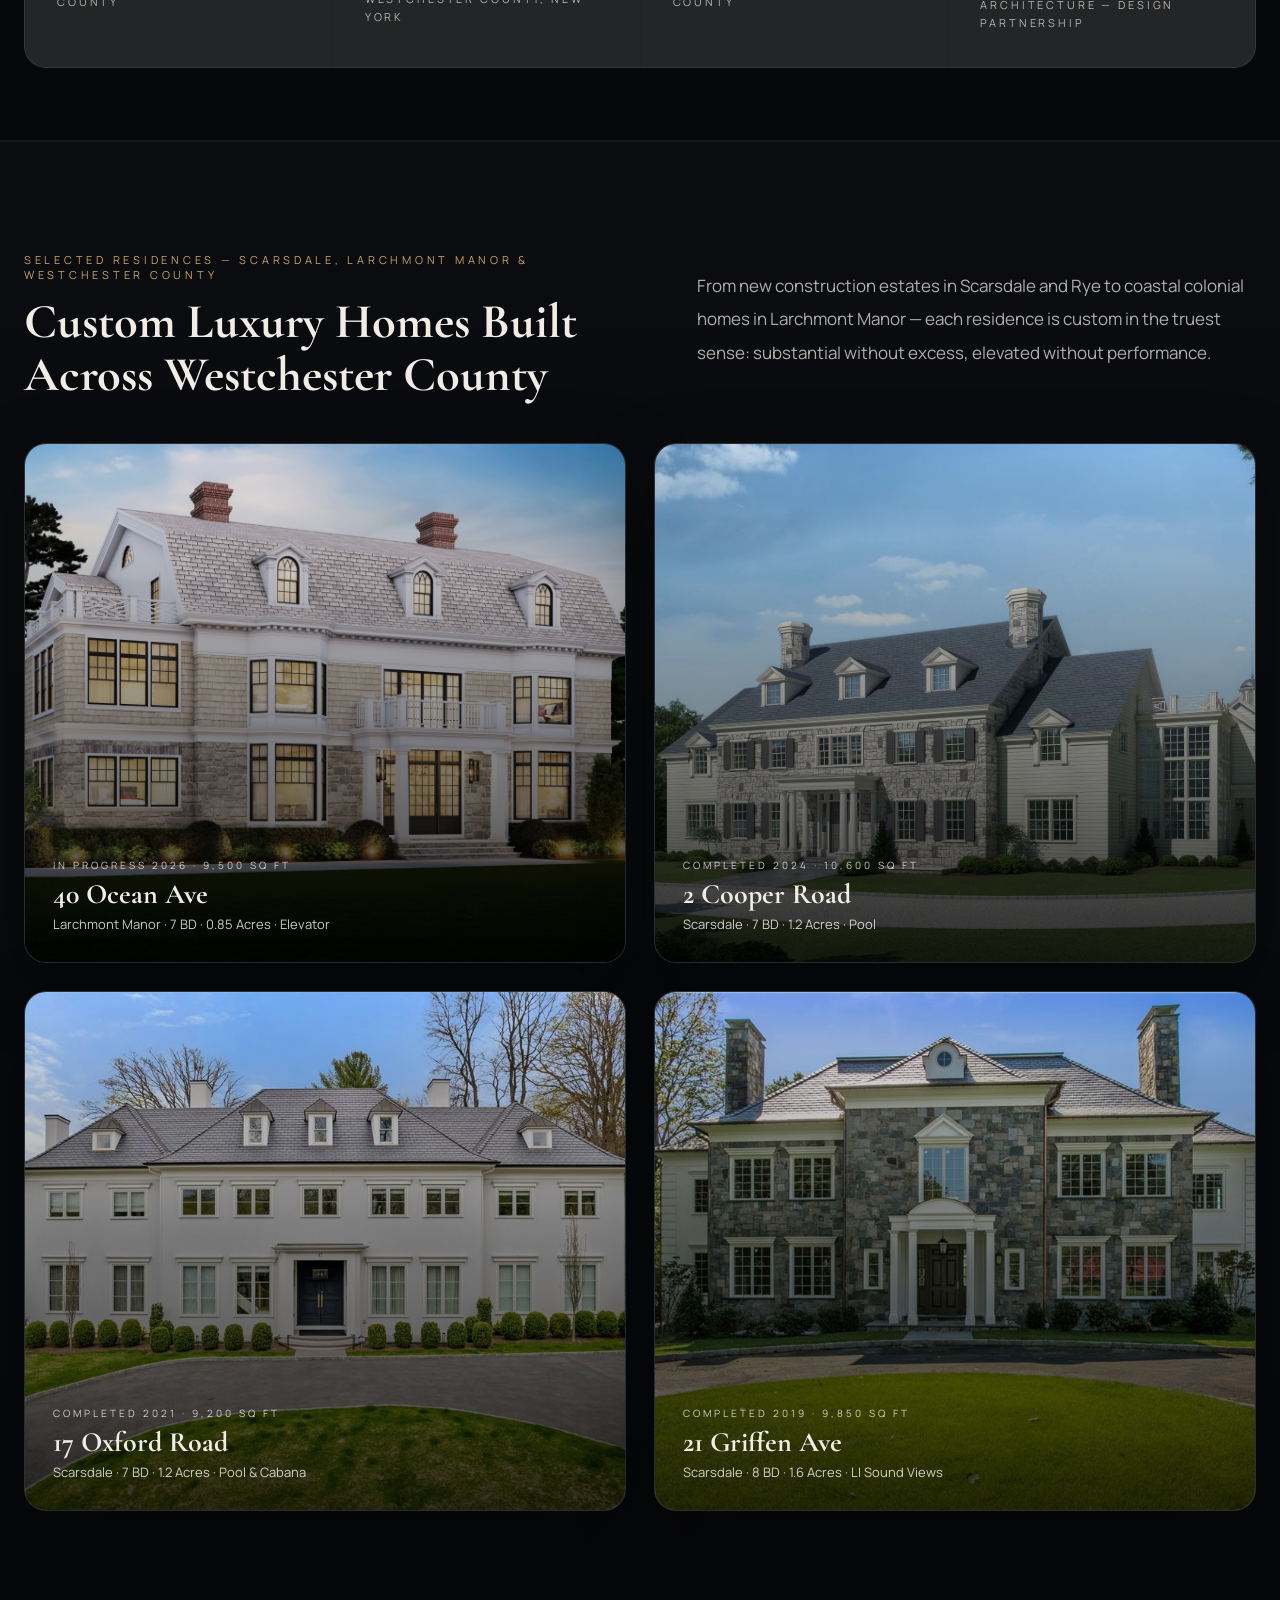
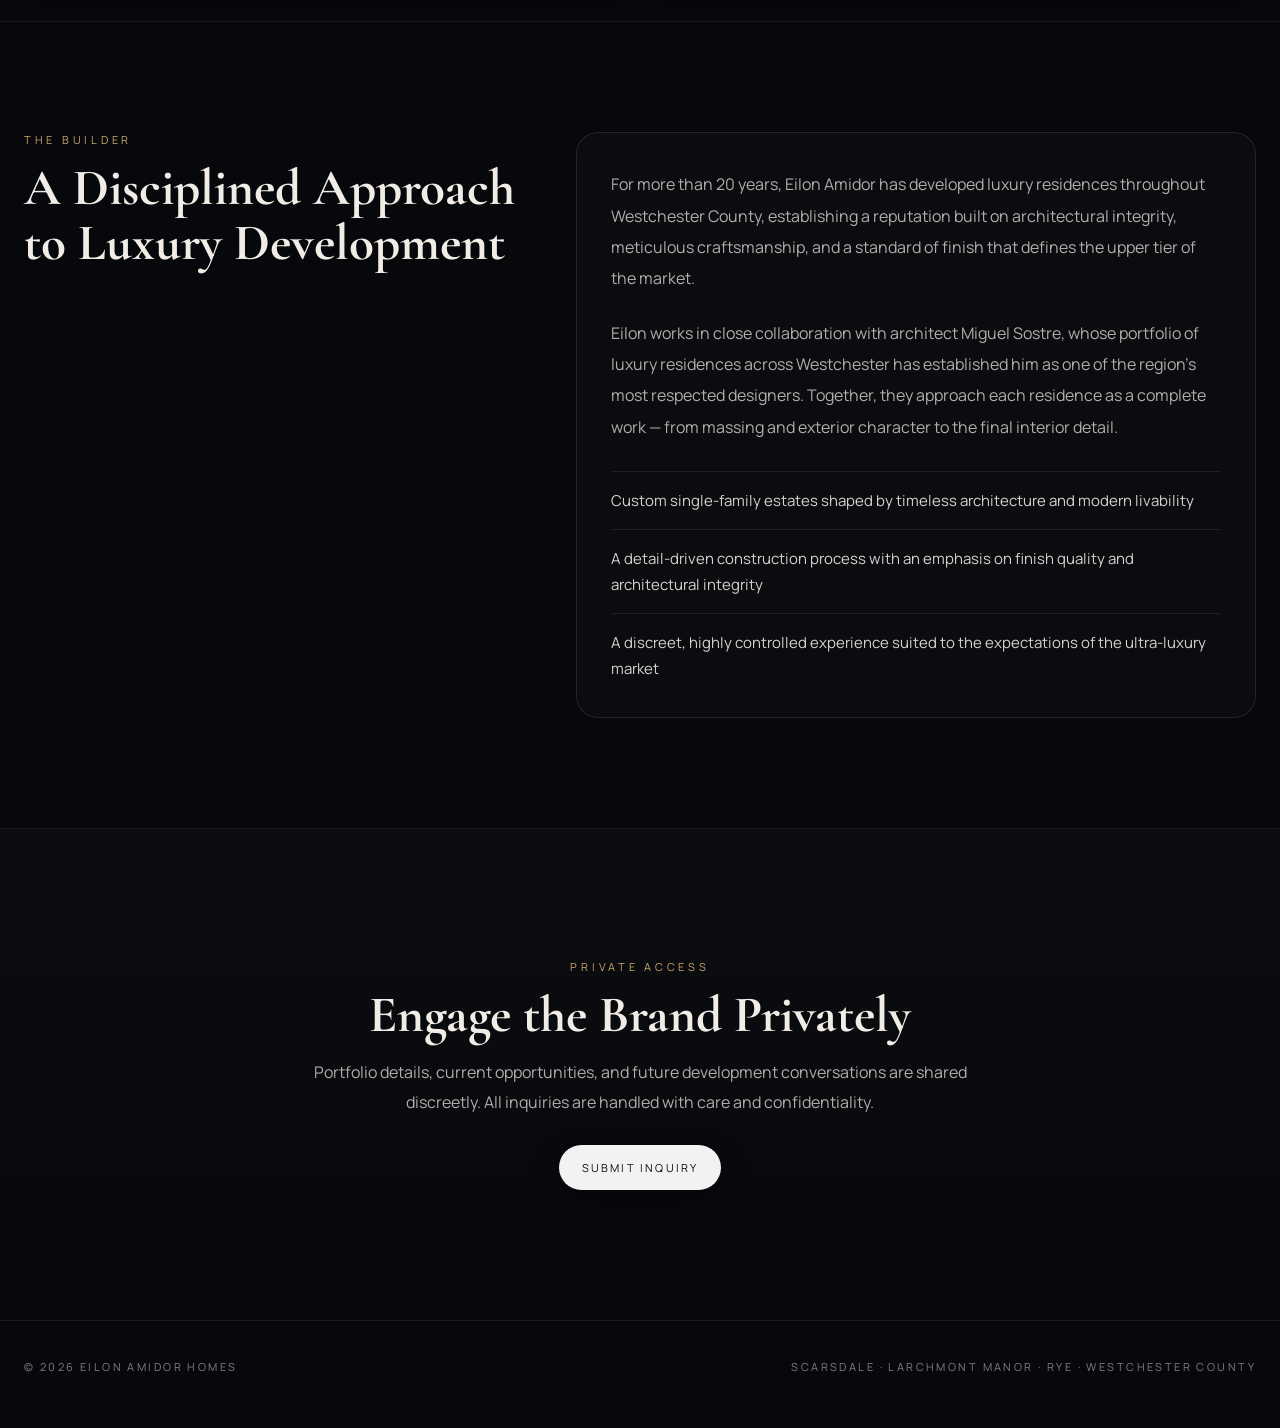
==== commit b99cf121: "Install Vercel Web Analytics # Vercel Web Analytics Implementation  ## Summary Successfully installe" ====
--- a/index.html
+++ b/index.html
@@ -61,6 +61,10 @@
   <link rel="preconnect" href="https://fonts.gstatic.com" crossorigin>
   <link href="https://fonts.googleapis.com/css2?family=Cormorant+Garamond:wght@500;600;700&family=Manrope:wght@300;400;500;600&display=swap" rel="stylesheet">
   <link rel="stylesheet" href="assets/css/site.css">
+  <script>
+    window.va = window.va || function () { (window.vaq = window.vaq || []).push(arguments); };
+  </script>
+  <script defer src="/_vercel/insights/script.js"></script>
   <style>
     html{scroll-behavior:smooth}
 
